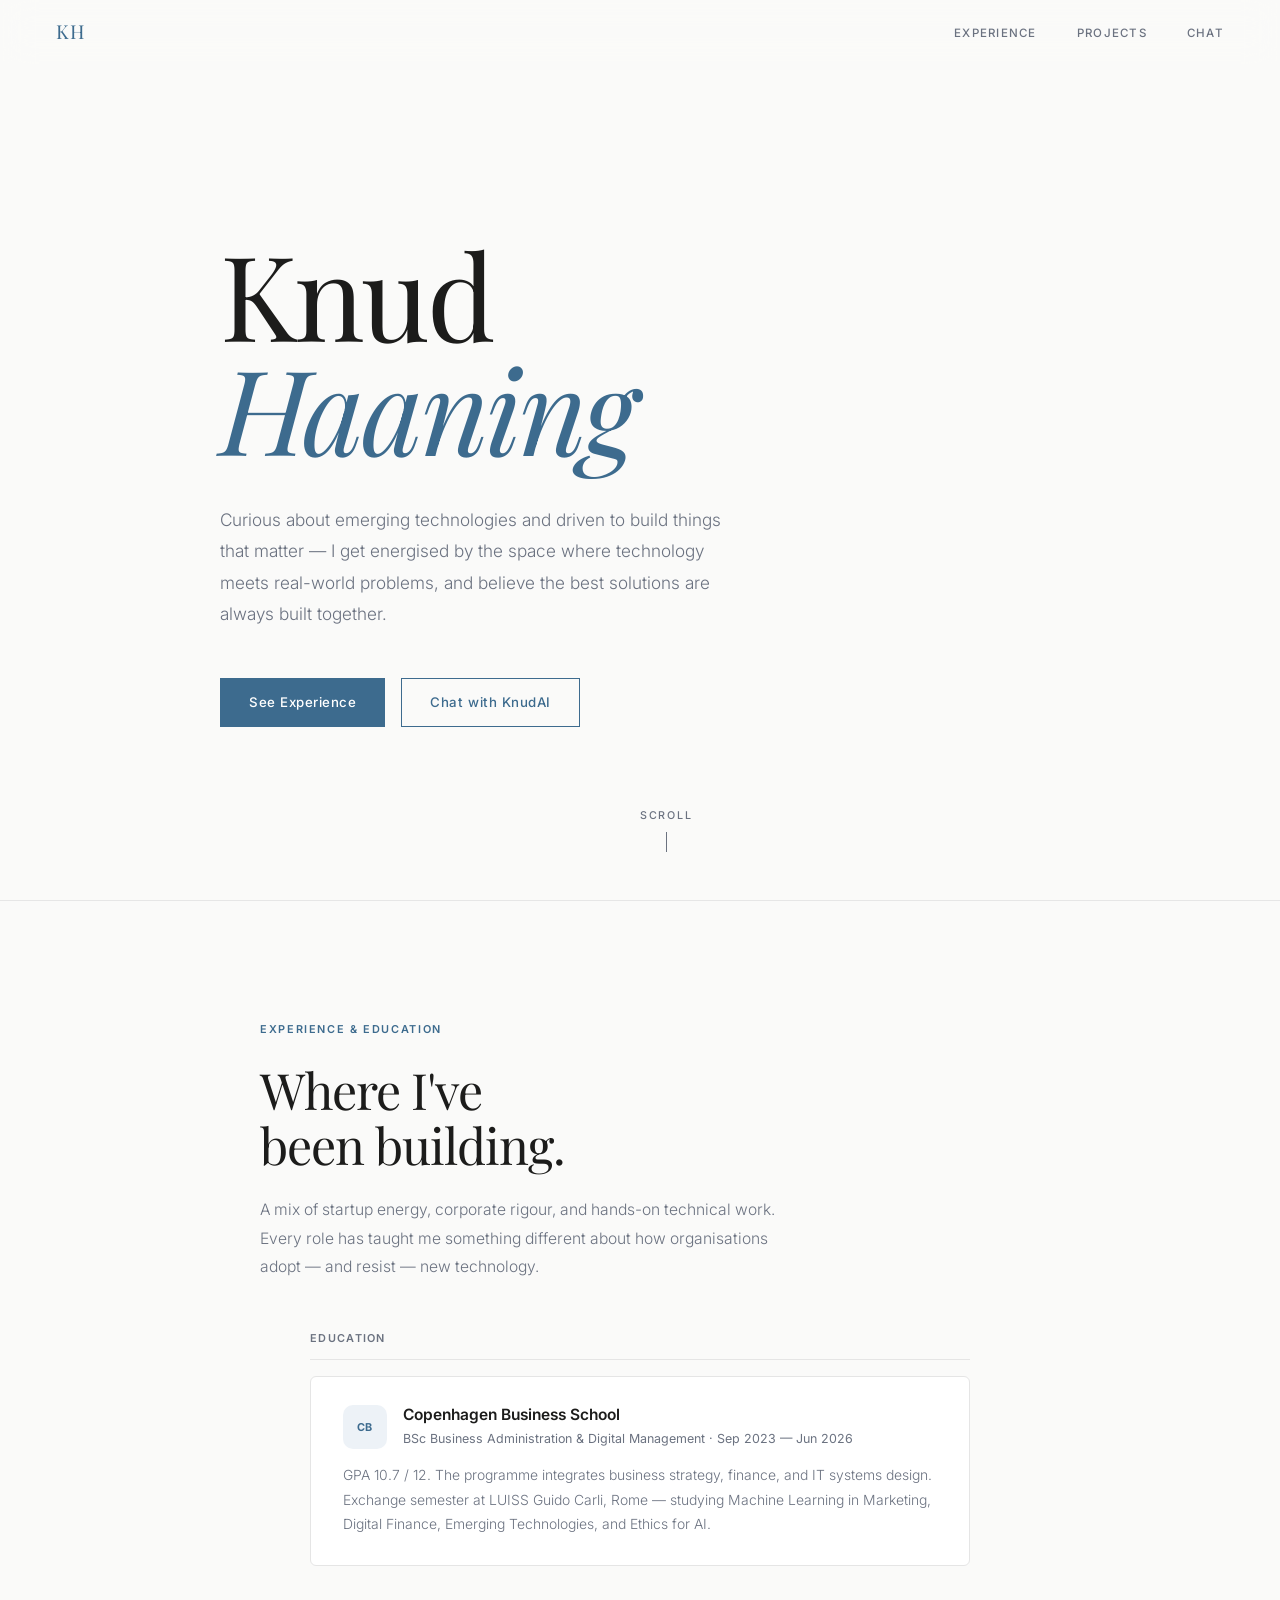
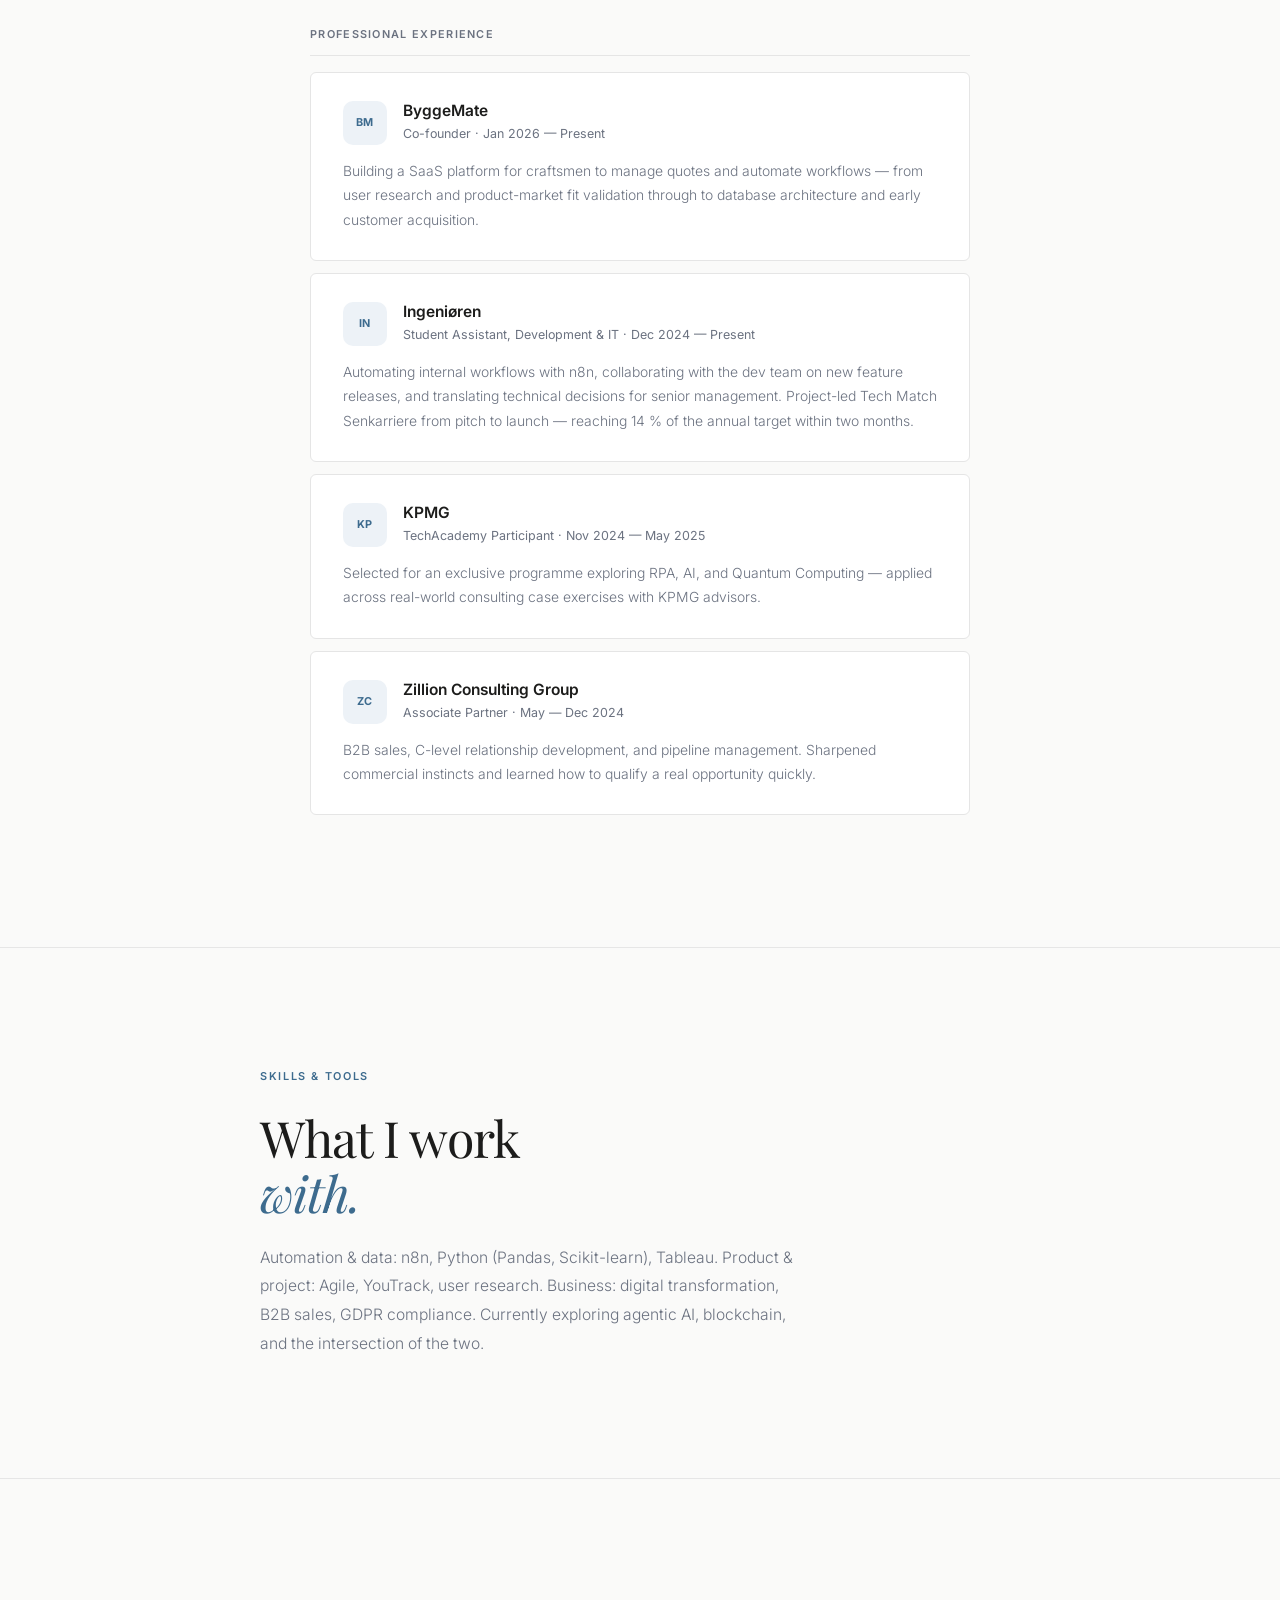
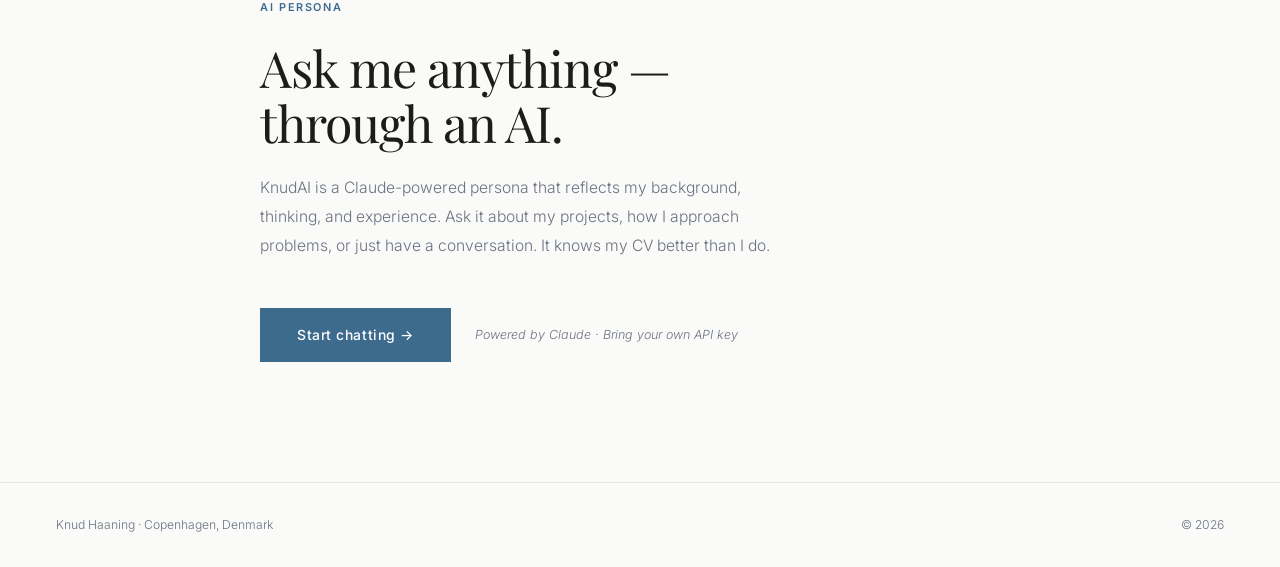
==== index.html @ f1fd622c "Initial commit" ====
<!DOCTYPE html>
<html lang="en">
<head>
  <meta charset="UTF-8" />
  <meta name="viewport" content="width=device-width, initial-scale=1.0" />
  <title>Knud Haaning</title>
  <link rel="preconnect" href="https://fonts.googleapis.com" />
  <link rel="preconnect" href="https://fonts.gstatic.com" crossorigin />
  <link href="https://fonts.googleapis.com/css2?family=Playfair+Display:ital,wght@0,300;0,400;1,300;1,400&family=Inter:wght@300;400;500;600&display=swap" rel="stylesheet" />

  <style>
    /* ─────────────────────────────────────────
       Reset & base
    ───────────────────────────────────────── */
    *, *::before, *::after { box-sizing: border-box; margin: 0; padding: 0; }

    :root {
      --accent:      #3d6b8e;
      --accent-dark: #2e5472;
      --bg:          #fafaf9;
      --text:        #1c1c1b;
      --muted:       #6b7280;
      --border:      rgba(0, 0, 0, 0.08);
      --nav-h:       64px;
    }

    html { scroll-behavior: smooth; }

    body {
      font-family: 'Inter', system-ui, -apple-system, sans-serif;
      background: var(--bg);
      color: var(--text);
      line-height: 1.6;
      -webkit-font-smoothing: antialiased;
      -moz-osx-font-smoothing: grayscale;
    }

    /* ─────────────────────────────────────────
       Navigation
    ───────────────────────────────────────── */
    nav {
      position: fixed;
      inset: 0 0 auto 0;
      z-index: 50;
      height: var(--nav-h);
      display: flex;
      align-items: center;
      justify-content: space-between;
      padding: 0 56px;
      background: rgba(250, 250, 249, 0.82);
      backdrop-filter: blur(16px);
      -webkit-backdrop-filter: blur(16px);
      border-bottom: 1px solid transparent;
      transition: border-color 0.35s ease;
    }
    nav.scrolled { border-color: var(--border); }

    .nav-brand {
      font-family: 'Playfair Display', Georgia, serif;
      font-size: 1.2rem;
      font-weight: 400;
      color: var(--accent);
      text-decoration: none;
      letter-spacing: 0.04em;
    }

    .nav-links {
      display: flex;
      gap: 40px;
      list-style: none;
    }
    .nav-links a {
      font-size: 0.72rem;
      font-weight: 500;
      letter-spacing: 0.11em;
      text-transform: uppercase;
      color: var(--muted);
      text-decoration: none;
      transition: color 0.2s ease;
    }
    .nav-links a:hover { color: var(--accent); }

    /* ─────────────────────────────────────────
       Hero — full-height, centered
    ───────────────────────────────────────── */
    .hero {
      min-height: 100vh;
      min-height: 100dvh;
      display: flex;
      flex-direction: column;
      align-items: center;
      justify-content: center;
      padding: var(--nav-h) 56px 0;
      position: relative;
    }

    .hero-inner {
      max-width: 840px;
      width: 100%;
    }

    .hero-name {
      font-family: 'Playfair Display', Georgia, serif;
      font-size: clamp(64px, 9.5vw, 118px);
      font-weight: 300;
      line-height: 0.96;
      letter-spacing: -0.025em;
      color: var(--text);
      margin-bottom: 40px;
    }
    /* "Haaning" — italic + accent */
    .hero-name em {
      font-style: italic;
      color: var(--accent);
      display: block;
    }

    .hero-desc {
      font-size: clamp(0.95rem, 1.5vw, 1.08rem);
      font-weight: 300;
      color: var(--muted);
      line-height: 1.82;
      max-width: 530px;
      margin: 0 0 48px;
    }

    .hero-actions {
      display: flex;
      gap: 16px;
      flex-wrap: wrap;
    }

    /* Scroll hint — bottom-center of hero */
    .scroll-hint {
      position: absolute;
      bottom: 48px;
      left: 50%;
      transform: translateX(-50%);
      display: flex;
      flex-direction: column;
      align-items: center;
      gap: 8px;
      font-size: 0.67rem;
      font-weight: 500;
      letter-spacing: 0.16em;
      text-transform: uppercase;
      color: var(--muted);
      opacity: 0.45;
      pointer-events: none;
      user-select: none;
      white-space: nowrap;
    }
    /* Vertical tick below the word */
    .scroll-hint::after {
      content: '';
      display: block;
      width: 1px;
      height: 20px;
      background: currentColor;
    }

    /* ─────────────────────────────────────────
       Buttons
    ───────────────────────────────────────── */
    .btn {
      display: inline-flex;
      align-items: center;
      justify-content: center;
      padding: 13px 28px;
      font-family: 'Inter', sans-serif;
      font-size: 0.83rem;
      font-weight: 500;
      letter-spacing: 0.04em;
      text-decoration: none;
      border: 1.5px solid transparent;
      border-radius: 0; /* intentionally square — editorial feel */
      cursor: pointer;
      transition:
        background 0.22s ease,
        color      0.22s ease,
        border-color 0.22s ease,
        transform  0.15s ease;
    }
    .btn:hover  { transform: translateY(-1px); }
    .btn:active { transform: translateY(0); }

    .btn-filled {
      background:   var(--accent);
      color:        #fff;
      border-color: var(--accent);
    }
    .btn-filled:hover {
      background:   var(--accent-dark);
      border-color: var(--accent-dark);
    }

    .btn-outline {
      background:   transparent;
      color:        var(--accent);
      border-color: var(--accent);
    }
    .btn-outline:hover {
      background: var(--accent);
      color:      #fff;
    }

    /* ─────────────────────────────────────────
       Sections — shared layout
    ───────────────────────────────────────── */
    .section {
      padding: 120px 56px;
      border-top: 1px solid var(--border);
    }
    .section-inner {
      max-width: 760px;
      margin: 0 auto;
    }

    .section-label {
      display: block;
      font-size: 0.68rem;
      font-weight: 600;
      letter-spacing: 0.15em;
      text-transform: uppercase;
      color: var(--accent);
      margin-bottom: 24px;
    }

    .section-heading {
      font-family: 'Playfair Display', Georgia, serif;
      font-size: clamp(28px, 4vw, 50px);
      font-weight: 300;
      letter-spacing: -0.02em;
      line-height: 1.1;
      color: var(--text);
      margin-bottom: 24px;
    }

    .section-text {
      font-size: 0.98rem;
      font-weight: 300;
      color: var(--muted);
      line-height: 1.82;
      max-width: 540px;
    }

    /* ─────────────────────────────────────────
       Experience list
    ───────────────────────────────────────── */
    .exp-list {
      margin-top: 48px;
      margin-left: auto;
      margin-right: auto;
      max-width: 660px;
      display: flex;
      flex-direction: column;
    }

    .subsection-heading {
      font-size: 0.68rem;
      font-weight: 600;
      letter-spacing: 0.12em;
      text-transform: uppercase;
      color: var(--muted);
      padding-bottom: 12px;
      border-bottom: 1px solid #e5e5e5;
      margin-bottom: 16px;
    }
    .exp-item + .subsection-heading { margin-top: 48px; }

    /* Editorial card */
    .exp-item {
      padding: 28px 32px;
      background: #fff;
      border: 1px solid #e5e5e5;
      border-radius: 6px;
      margin-bottom: 12px;
      /* scroll-in: starts invisible, slides up */
      opacity: 0;
      transform: translateY(24px);
      transition:
        opacity    0.65s cubic-bezier(0.22, 1, 0.36, 1),
        transform  0.65s cubic-bezier(0.22, 1, 0.36, 1),
        box-shadow 0.65s cubic-bezier(0.22, 1, 0.36, 1);
    }
    .exp-item.in { opacity: 1; transform: translateY(0); }
    .exp-item.settled {
      transition: transform 0.25s ease, box-shadow 0.25s ease;
    }
    .exp-item.settled:hover {
      transform: translateY(-4px);
      box-shadow: 0 8px 24px rgba(0, 0, 0, 0.09);
    }

    /* Card header: logo + text */
    .exp-card-header {
      display: flex;
      align-items: flex-start;
      gap: 16px;
      margin-bottom: 14px;
    }

    .exp-logo {
      flex-shrink: 0;
      width: 44px;
      height: 44px;
      border-radius: 10px;
      background: #edf2f7;
      display: flex;
      align-items: center;
      justify-content: center;
      font-size: 0.68rem;
      font-weight: 700;
      letter-spacing: 0.04em;
      color: var(--accent);
    }

    .exp-company {
      font-size: 0.97rem;
      font-weight: 600;
      color: var(--text);
      line-height: 1.3;
      margin-bottom: 4px;
    }

    .exp-meta {
      font-size: 0.78rem;
      color: var(--muted);
      font-weight: 400;
      line-height: 1.5;
    }

    .exp-desc {
      font-size: 0.87rem;
      color: var(--muted);
      line-height: 1.75;
      font-weight: 300;
    }

    /* ─────────────────────────────────────────
       Chat section CTA
    ───────────────────────────────────────── */
    .chat-cta {
      margin-top: 48px;
      display: flex;
      align-items: center;
      gap: 24px;
      flex-wrap: wrap;
    }
    .chat-cta .btn {
      padding: 15px 36px;
      font-size: 0.87rem;
    }
    .chat-note {
      font-size: 0.78rem;
      color: var(--muted);
      font-weight: 300;
      font-style: italic;
    }

    /* ─────────────────────────────────────────
       Footer
    ───────────────────────────────────────── */
    footer {
      border-top: 1px solid var(--border);
      padding: 32px 56px;
      display: flex;
      justify-content: space-between;
      align-items: center;
    }
    footer p {
      font-size: 0.76rem;
      color: var(--muted);
      font-weight: 300;
    }

    /* ─────────────────────────────────────────
       Animations — fade + rise
    ───────────────────────────────────────── */
    .fade-up {
      opacity: 0;
      transform: translateY(22px);
      transition:
        opacity   0.8s cubic-bezier(0.22, 1, 0.36, 1),
        transform 0.8s cubic-bezier(0.22, 1, 0.36, 1);
    }
    .fade-up.in {
      opacity:   1;
      transform: translateY(0);
    }
    /* Stagger delays for hero */
    .d1 { transition-delay: 0.06s; }
    .d2 { transition-delay: 0.22s; }
    .d3 { transition-delay: 0.40s; }
    .d4 { transition-delay: 0.58s; }
    .d5 { transition-delay: 0.74s; }

    /* ─────────────────────────────────────────
       Responsive
    ───────────────────────────────────────── */
    @media (max-width: 768px) {
      nav              { padding: 0 24px; }
      .nav-links       { gap: 24px; }
      .hero            { padding: var(--nav-h) 24px 0; }
      .scroll-hint     { bottom: 32px; }
      .section         { padding: 80px 24px; }
      footer           { padding: 32px 24px; flex-direction: column; gap: 8px; text-align: center; }
      .exp-item        { padding: 20px 24px; }
    }

    @media (max-width: 480px) {
      .nav-links       { gap: 16px; }
      .nav-links a     { letter-spacing: 0.07em; font-size: 0.68rem; }
      .hero-actions    { flex-direction: column; align-items: center; }
      .btn             { width: 100%; }
    }

    /* Reduced-motion: skip transforms, keep fade */
    @media (prefers-reduced-motion: reduce) {
      .fade-up { transform: none; transition-duration: 0.4s; }
    }
  </style>
</head>

<body>

  <!-- ── Navigation ── -->
  <nav id="nav">
    <a class="nav-brand" href="#top">KH</a>
    <ul class="nav-links">
      <li><a href="#experience">Experience</a></li>
      <li><a href="#projects">Projects</a></li>
      <li><a href="knudai.html">Chat</a></li>
    </ul>
  </nav>

  <!-- ── Hero ── -->
  <section class="hero" id="top">
    <div class="hero-inner">

      <h1 class="hero-name fade-up d1">
        Knud<em>Haaning</em>
      </h1>

      <p class="hero-desc fade-up d2">
        Curious about emerging technologies and driven to build things that matter —
        I get energised by the space where technology meets real-world problems,
        and believe the best solutions are always built together.
      </p>

      <div class="hero-actions fade-up d3">
        <a href="#experience" class="btn btn-filled">See Experience</a>
        <a href="knudai.html" class="btn btn-outline">Chat with KnudAI</a>
      </div>

    </div>
    <span class="scroll-hint fade-up d5" aria-hidden="true">Scroll</span>
  </section>

  <!-- ── Experience ── -->
  <section class="section" id="experience">
    <div class="section-inner">

      <span class="section-label fade-up">Experience &amp; Education</span>

      <h2 class="section-heading fade-up">
        Where I've<br>been building.
      </h2>

      <p class="section-text fade-up">
        A mix of startup energy, corporate rigour, and hands-on technical work.
        Every role has taught me something different about how organisations
        adopt — and resist — new technology.
      </p>

      <div class="exp-list">

        <h3 class="subsection-heading fade-up">Education</h3>

        <div class="exp-item">
          <div class="exp-card-header">
            <div class="exp-logo">CB</div>
            <div>
              <p class="exp-company">Copenhagen Business School</p>
              <p class="exp-meta">BSc Business Administration &amp; Digital Management &middot; Sep 2023 — Jun 2026</p>
            </div>
          </div>
          <p class="exp-desc">GPA 10.7 / 12. The programme integrates business strategy, finance, and IT systems design. Exchange semester at LUISS Guido Carli, Rome — studying Machine Learning in Marketing, Digital Finance, Emerging Technologies, and Ethics for AI.</p>
        </div>

        <h3 class="subsection-heading fade-up">Professional Experience</h3>

        <div class="exp-item">
          <div class="exp-card-header">
            <div class="exp-logo">BM</div>
            <div>
              <p class="exp-company">ByggeMate</p>
              <p class="exp-meta">Co-founder &middot; Jan 2026 — Present</p>
            </div>
          </div>
          <p class="exp-desc">Building a SaaS platform for craftsmen to manage quotes and automate workflows — from user research and product-market fit validation through to database architecture and early customer acquisition.</p>
        </div>

        <div class="exp-item">
          <div class="exp-card-header">
            <div class="exp-logo">IN</div>
            <div>
              <p class="exp-company">Ingeniøren</p>
              <p class="exp-meta">Student Assistant, Development &amp; IT &middot; Dec 2024 — Present</p>
            </div>
          </div>
          <p class="exp-desc">Automating internal workflows with n8n, collaborating with the dev team on new feature releases, and translating technical decisions for senior management. Project-led Tech Match Senkarriere from pitch to launch — reaching 14 % of the annual target within two months.</p>
        </div>

        <div class="exp-item">
          <div class="exp-card-header">
            <div class="exp-logo">KP</div>
            <div>
              <p class="exp-company">KPMG</p>
              <p class="exp-meta">TechAcademy Participant &middot; Nov 2024 — May 2025</p>
            </div>
          </div>
          <p class="exp-desc">Selected for an exclusive programme exploring RPA, AI, and Quantum Computing — applied across real-world consulting case exercises with KPMG advisors.</p>
        </div>

        <div class="exp-item">
          <div class="exp-card-header">
            <div class="exp-logo">ZC</div>
            <div>
              <p class="exp-company">Zillion Consulting Group</p>
              <p class="exp-meta">Associate Partner &middot; May — Dec 2024</p>
            </div>
          </div>
          <p class="exp-desc">B2B sales, C-level relationship development, and pipeline management. Sharpened commercial instincts and learned how to qualify a real opportunity quickly.</p>
        </div>

      </div>
    </div>
  </section>

  <!-- ── Skills ── -->
  <section class="section" id="projects">
    <div class="section-inner">

      <span class="section-label fade-up">Skills &amp; Tools</span>

      <h2 class="section-heading fade-up">
        What I work<br>
        <em style="font-family:'Playfair Display',serif; font-style:italic; color:var(--accent); font-weight:300;">
          with.
        </em>
      </h2>

      <p class="section-text fade-up">
        Automation &amp; data: n8n, Python (Pandas, Scikit-learn), Tableau.
        Product &amp; project: Agile, YouTrack, user research.
        Business: digital transformation, B2B sales, GDPR compliance.
        Currently exploring agentic AI, blockchain, and the intersection of the two.
      </p>

    </div>
  </section>

  <!-- ── Chat ── -->
  <section class="section" id="chat">
    <div class="section-inner">

      <span class="section-label fade-up">AI Persona</span>

      <h2 class="section-heading fade-up">
        Ask me anything —<br>through an AI.
      </h2>

      <p class="section-text fade-up">
        KnudAI is a Claude-powered persona that reflects my background, thinking, and
        experience. Ask it about my projects, how I approach problems, or just have
        a conversation. It knows my CV better than I do.
      </p>

      <div class="chat-cta fade-up">
        <a href="knudai.html" class="btn btn-filled">Start chatting →</a>
        <span class="chat-note">Powered by Claude · Bring your own API key</span>
      </div>

    </div>
  </section>

  <!-- ── Footer ── -->
  <footer>
    <p>Knud Haaning · Copenhagen, Denmark</p>
    <p>© 2026</p>
  </footer>

  <script>
    // ── Nav border on scroll ──────────────────────────────────────
    const nav = document.getElementById('nav');
    window.addEventListener('scroll', () => {
      nav.classList.toggle('scrolled', window.scrollY > 8);
    }, { passive: true });

    // ── Fade-in: hero fires immediately on load ───────────────────
    // Double rAF ensures the browser has painted the initial
    // opacity:0 state before we add the 'in' class.
    const heroFades = document.querySelectorAll('.hero .fade-up');
    requestAnimationFrame(() =>
      requestAnimationFrame(() =>
        heroFades.forEach(el => el.classList.add('in'))
      )
    );

    // ── Fade-in: all other .fade-up elements via IntersectionObserver ──────
    const io = new IntersectionObserver((entries) => {
      entries.forEach(entry => {
        if (entry.isIntersecting) {
          entry.target.classList.add('in');
          io.unobserve(entry.target);
        }
      });
    }, { threshold: 0.1, rootMargin: '0px 0px -40px 0px' });

    document.querySelectorAll('.fade-up').forEach(el => {
      if (!el.closest('.hero')) io.observe(el);
    });

    // ── Experience cards: slide-in + settle for hover ──────────────
    // Separate observer so we can add .settled after animation completes.
    const expIo = new IntersectionObserver((entries) => {
      entries.forEach(entry => {
        if (entry.isIntersecting) {
          entry.target.classList.add('in');
          // After the 0.65s slide-in finishes, enable fast hover transitions
          setTimeout(() => entry.target.classList.add('settled'), 700);
          expIo.unobserve(entry.target);
        }
      });
    }, { threshold: 0.08, rootMargin: '0px 0px -32px 0px' });

    document.querySelectorAll('.exp-item').forEach(el => expIo.observe(el));
  </script>

</body>
</html>
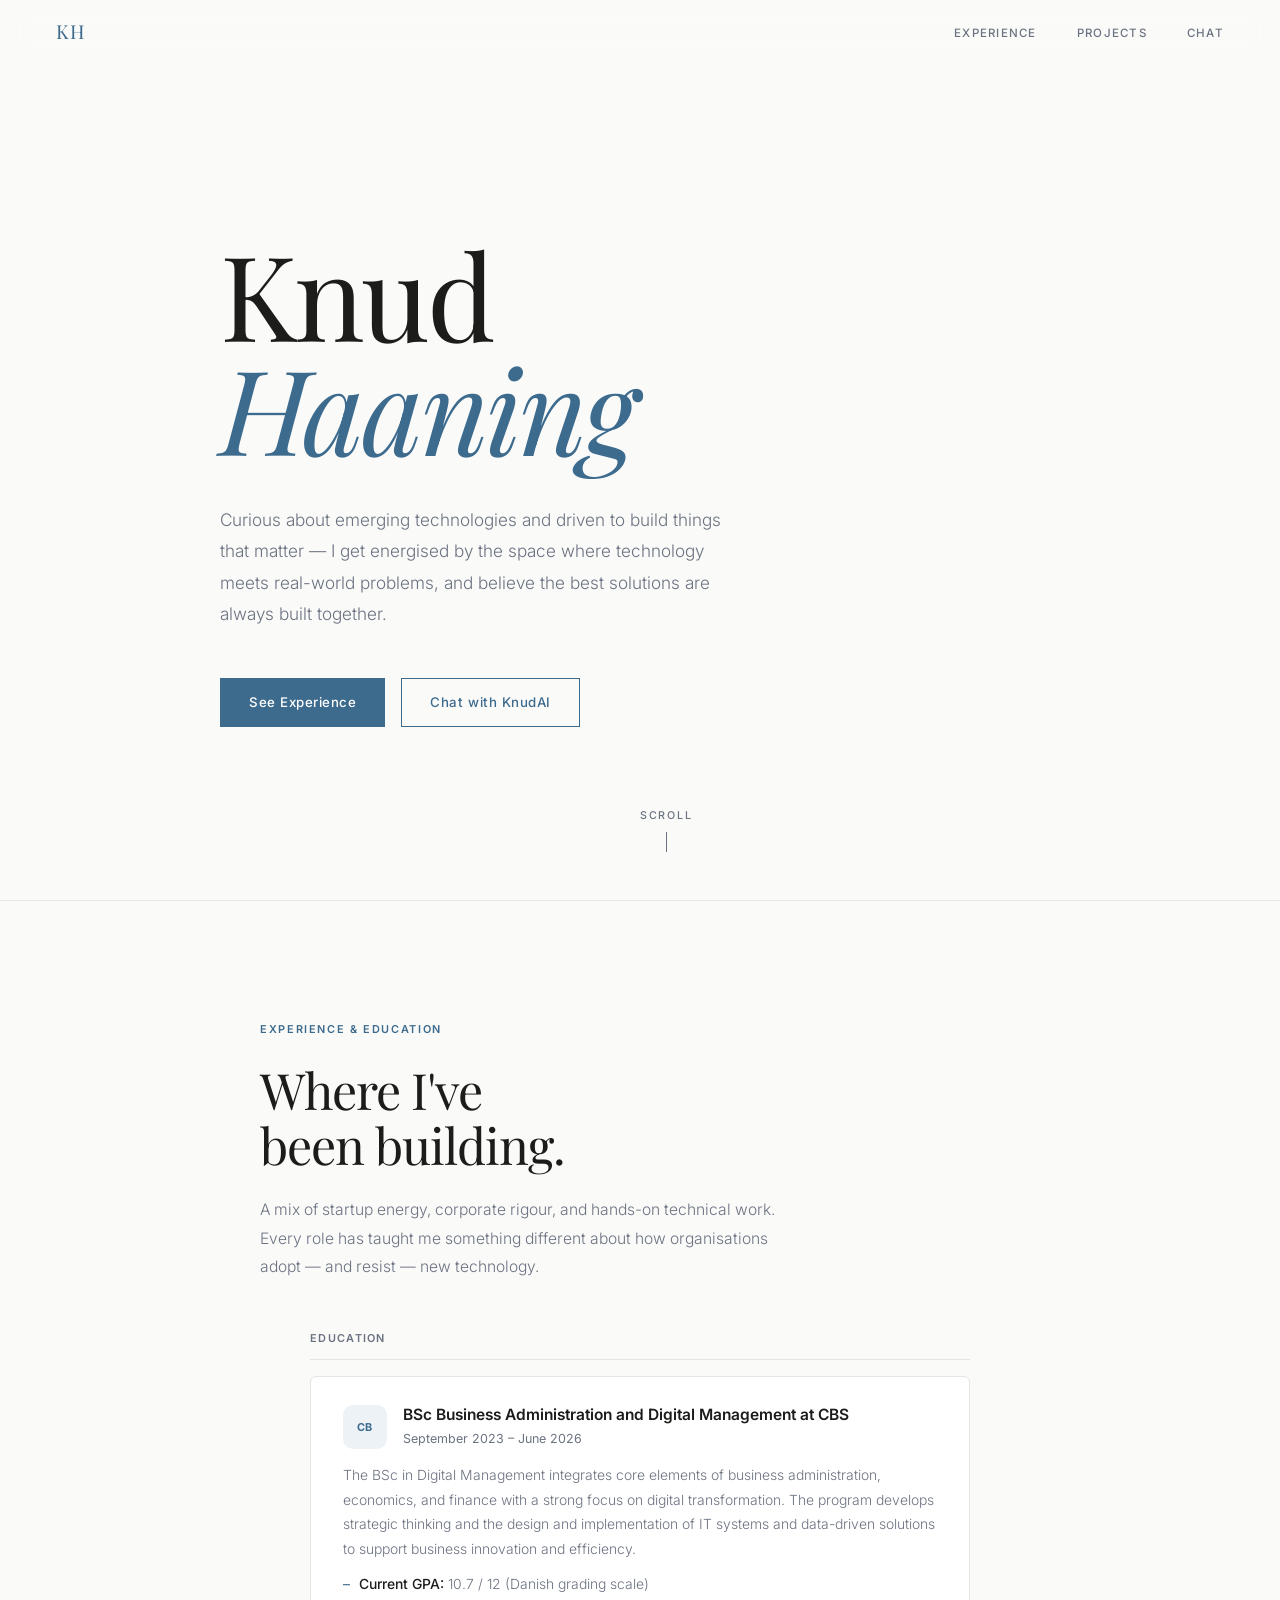
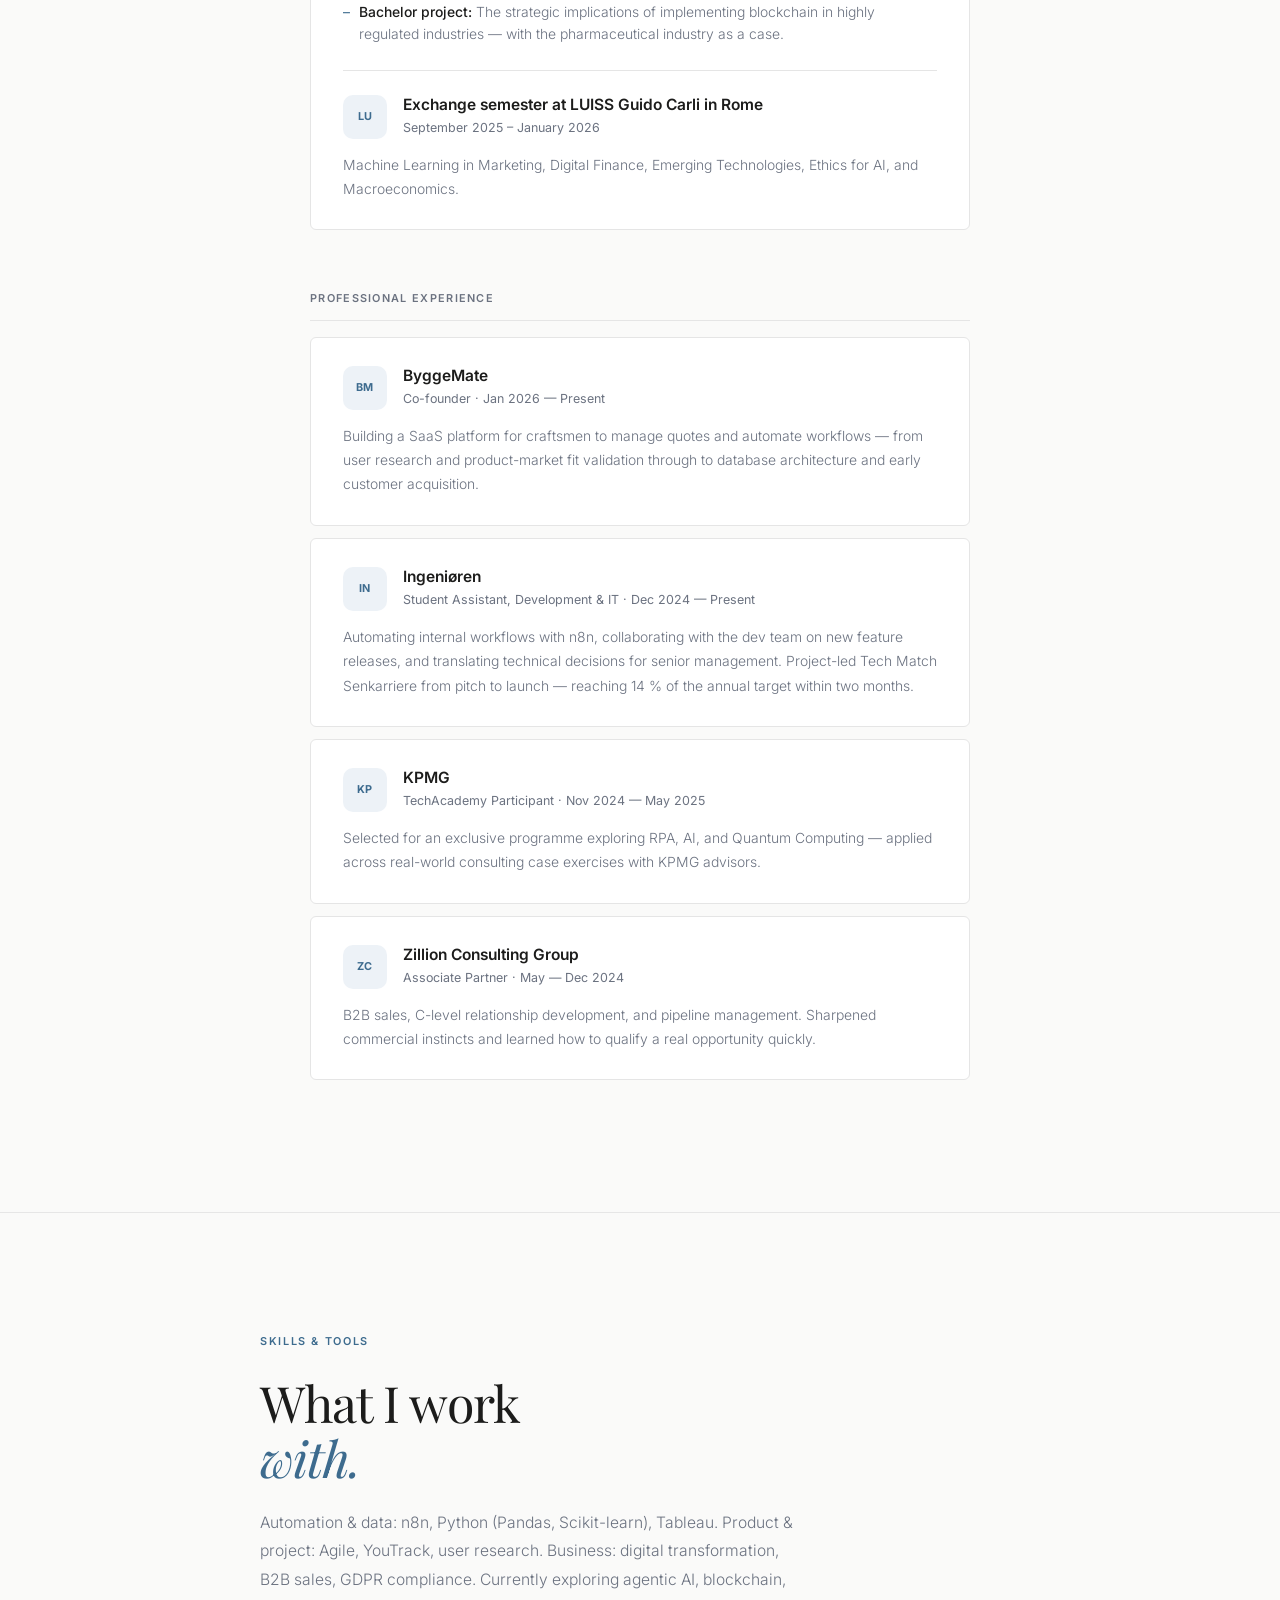
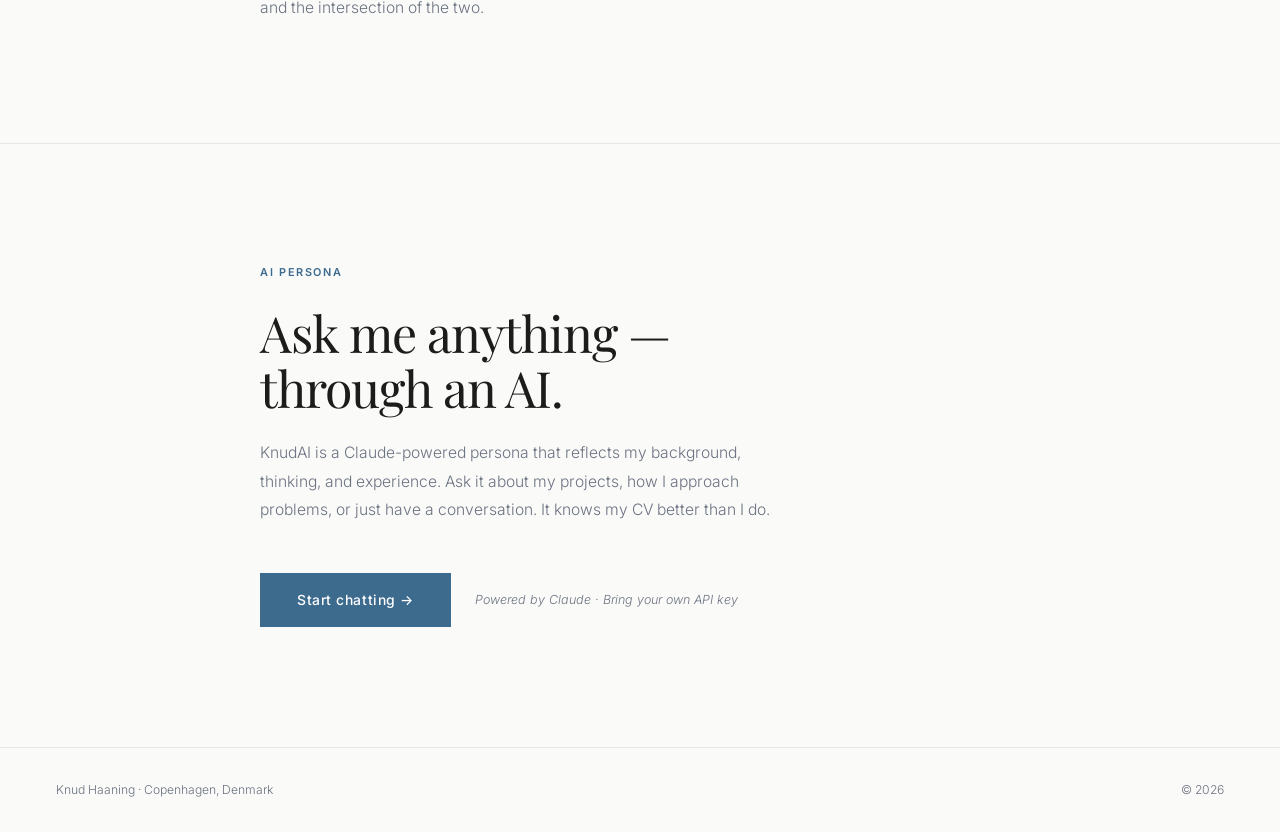
==== commit 60fb9b48: "Redesign index.html and knudai.html with editorial card layout - Center hero block, keep text left-a" ====
--- a/index.html
+++ b/index.html
@@ -337,6 +337,41 @@
       font-weight: 300;
     }
 
+    /* Card divider — separates two entries inside one card */
+    .exp-divider {
+      border: none;
+      border-top: 1px solid #e5e5e5;
+      margin: 24px 0;
+    }
+
+    /* Bullet points inside a card */
+    .exp-bullets {
+      list-style: none;
+      margin-top: 12px;
+      display: flex;
+      flex-direction: column;
+      gap: 6px;
+    }
+    .exp-bullets li {
+      font-size: 0.87rem;
+      color: var(--muted);
+      line-height: 1.6;
+      font-weight: 300;
+      padding-left: 16px;
+      position: relative;
+    }
+    .exp-bullets li::before {
+      content: '–';
+      position: absolute;
+      left: 0;
+      color: var(--accent);
+      font-weight: 400;
+    }
+    .exp-bullets li strong {
+      color: var(--text);
+      font-weight: 500;
+    }
+
     /* ─────────────────────────────────────────
        Chat section CTA
     ───────────────────────────────────────── */
@@ -478,14 +513,33 @@
         <h3 class="subsection-heading fade-up">Education</h3>
 
         <div class="exp-item">
+
+          <!-- CBS -->
           <div class="exp-card-header">
             <div class="exp-logo">CB</div>
             <div>
-              <p class="exp-company">Copenhagen Business School</p>
-              <p class="exp-meta">BSc Business Administration &amp; Digital Management &middot; Sep 2023 — Jun 2026</p>
+              <p class="exp-company">BSc Business Administration and Digital Management at CBS</p>
+              <p class="exp-meta">September 2023 – June 2026</p>
             </div>
           </div>
-          <p class="exp-desc">GPA 10.7 / 12. The programme integrates business strategy, finance, and IT systems design. Exchange semester at LUISS Guido Carli, Rome — studying Machine Learning in Marketing, Digital Finance, Emerging Technologies, and Ethics for AI.</p>
+          <p class="exp-desc">The BSc in Digital Management integrates core elements of business administration, economics, and finance with a strong focus on digital transformation. The program develops strategic thinking and the design and implementation of IT systems and data-driven solutions to support business innovation and efficiency.</p>
+          <ul class="exp-bullets">
+            <li><strong>Current GPA:</strong> 10.7 / 12 (Danish grading scale)</li>
+            <li><strong>Bachelor project:</strong> The strategic implications of implementing blockchain in highly regulated industries — with the pharmaceutical industry as a case.</li>
+          </ul>
+
+          <hr class="exp-divider" />
+
+          <!-- LUISS -->
+          <div class="exp-card-header">
+            <div class="exp-logo">LU</div>
+            <div>
+              <p class="exp-company">Exchange semester at LUISS Guido Carli in Rome</p>
+              <p class="exp-meta">September 2025 – January 2026</p>
+            </div>
+          </div>
+          <p class="exp-desc">Machine Learning in Marketing, Digital Finance, Emerging Technologies, Ethics for AI, and Macroeconomics.</p>
+
         </div>
 
         <h3 class="subsection-heading fade-up">Professional Experience</h3>
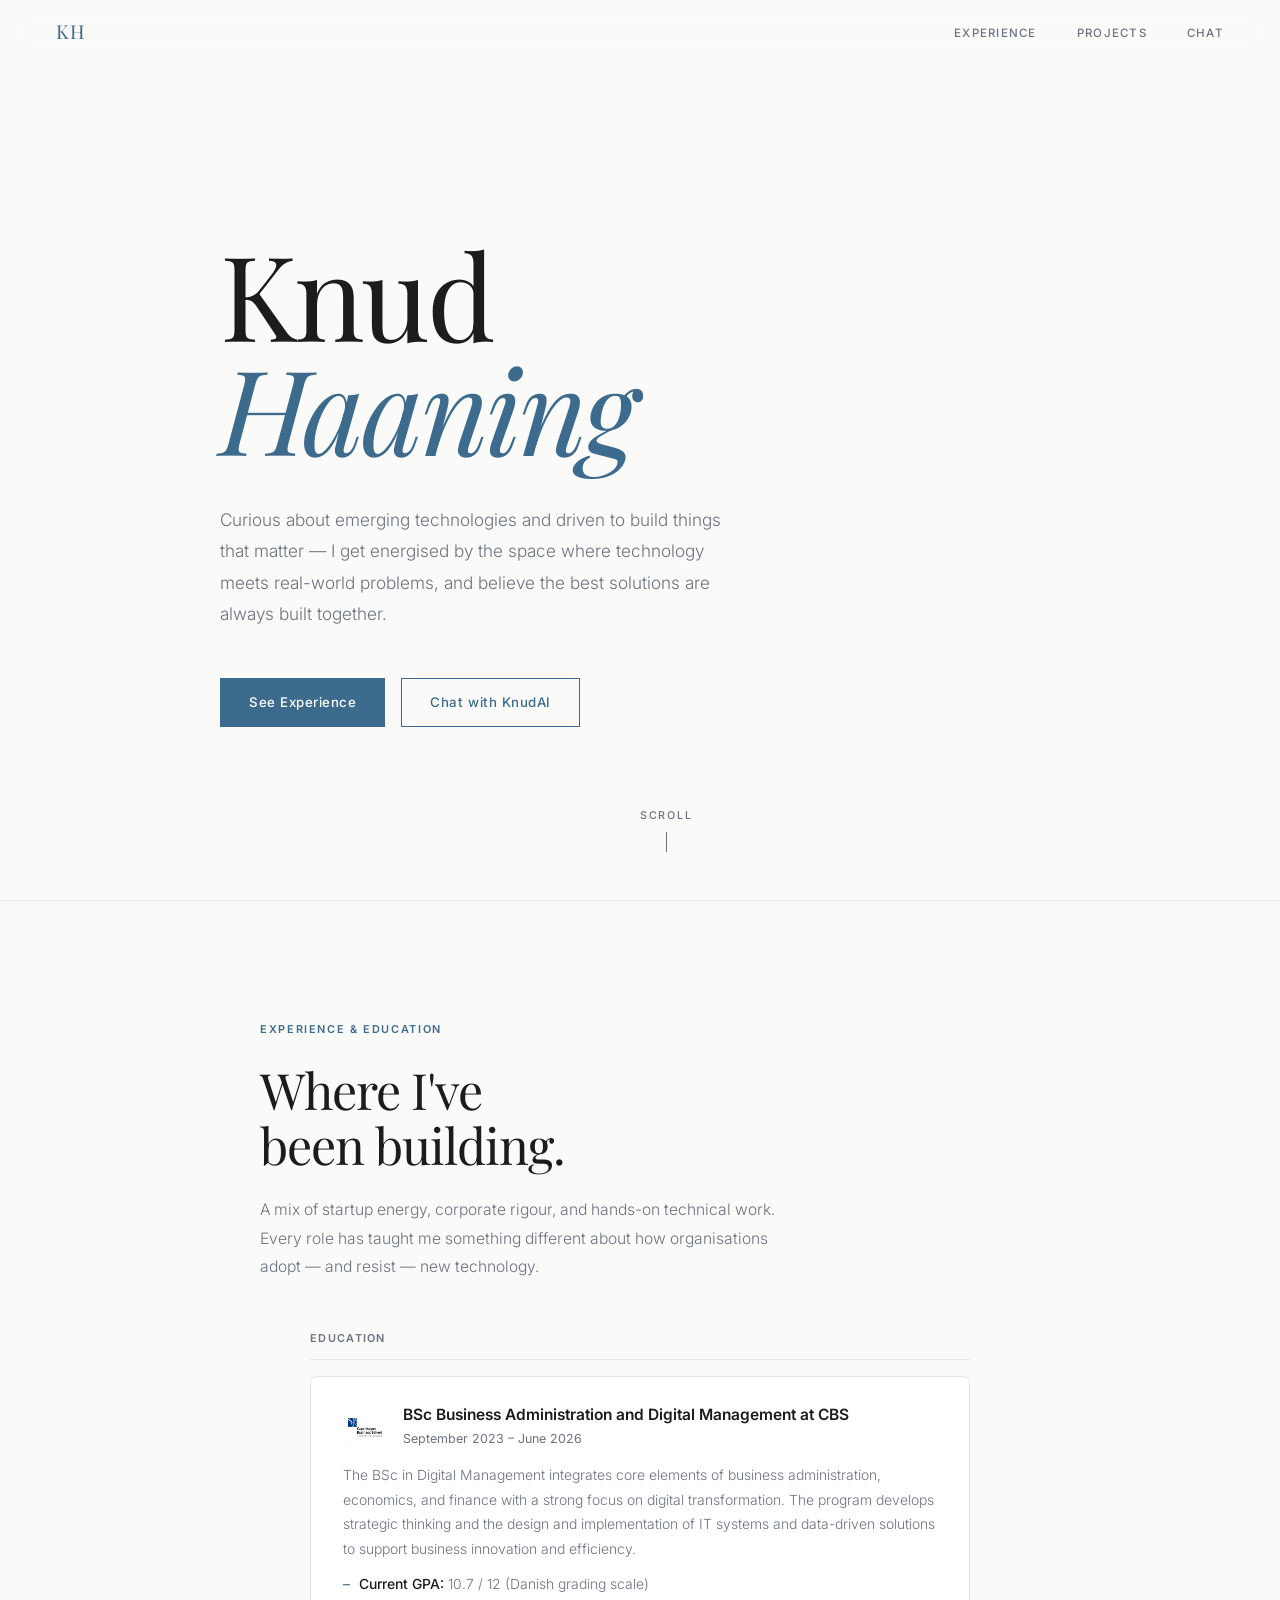
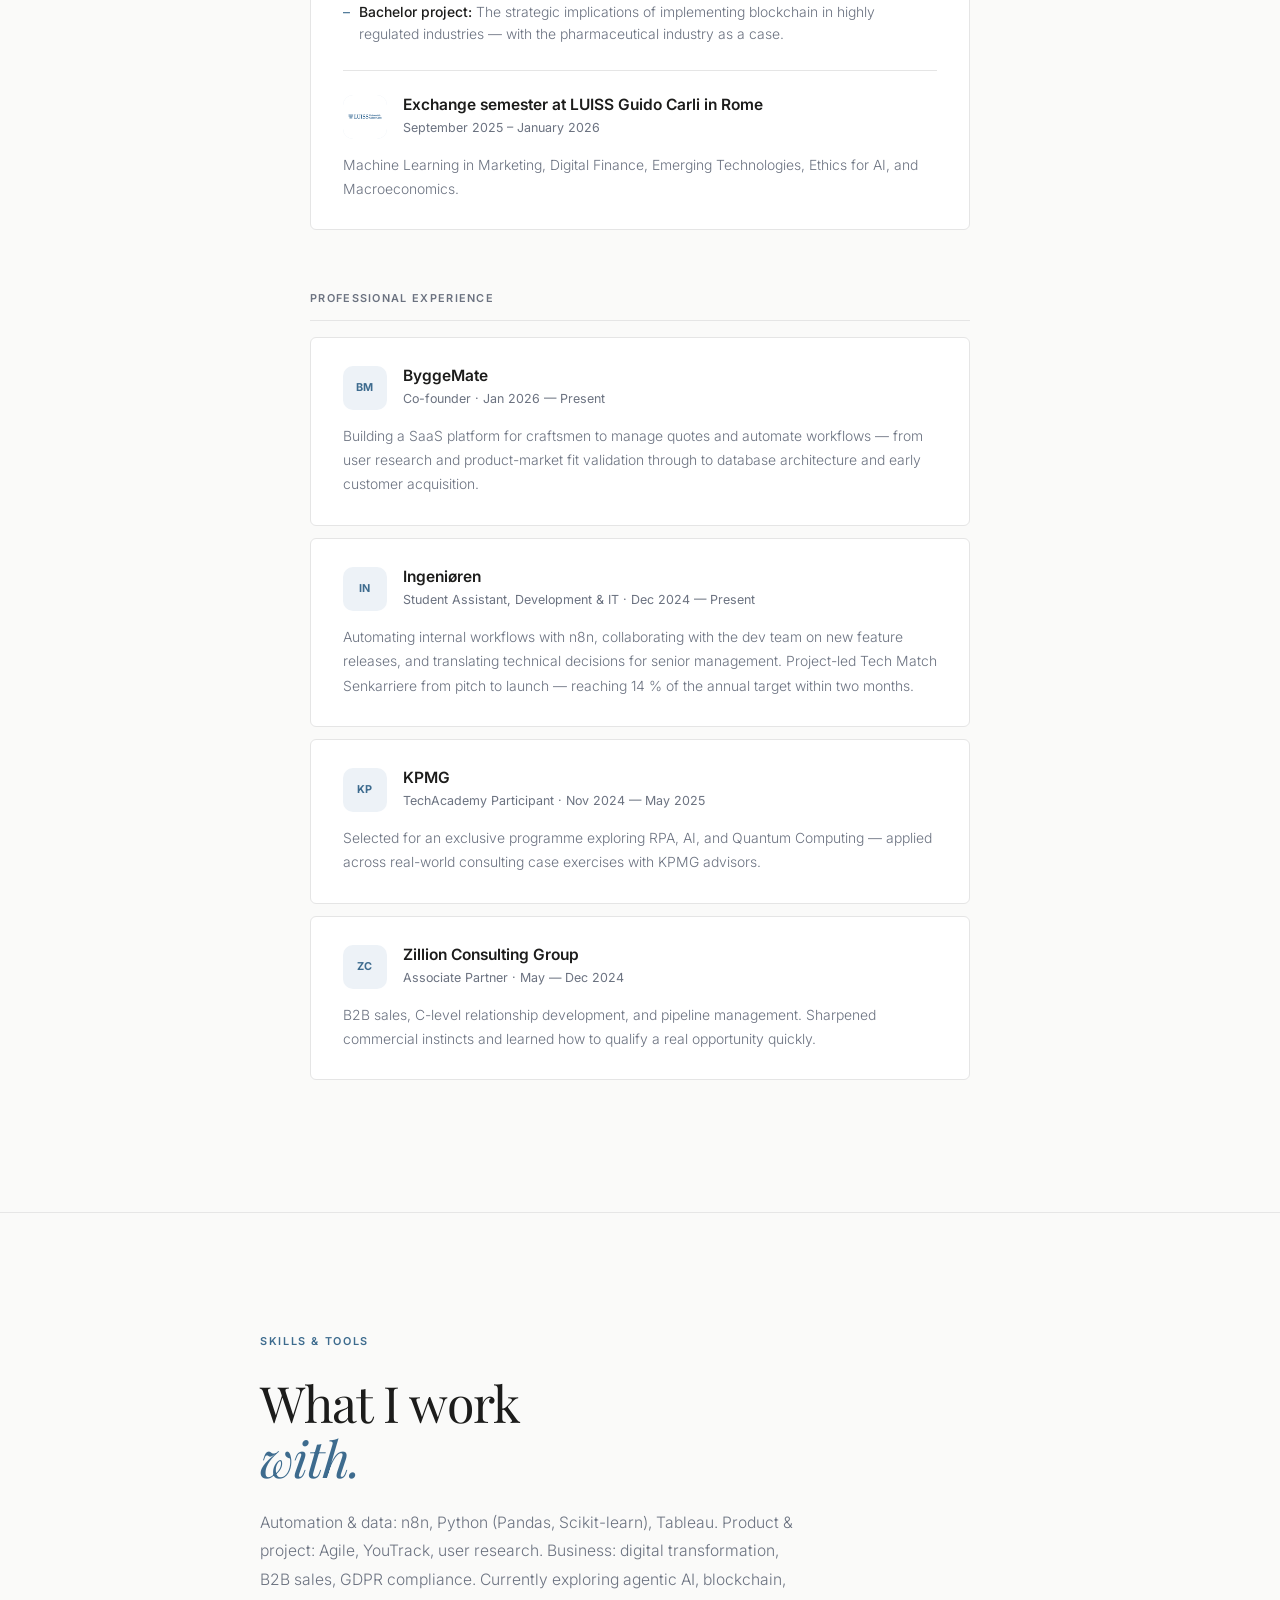
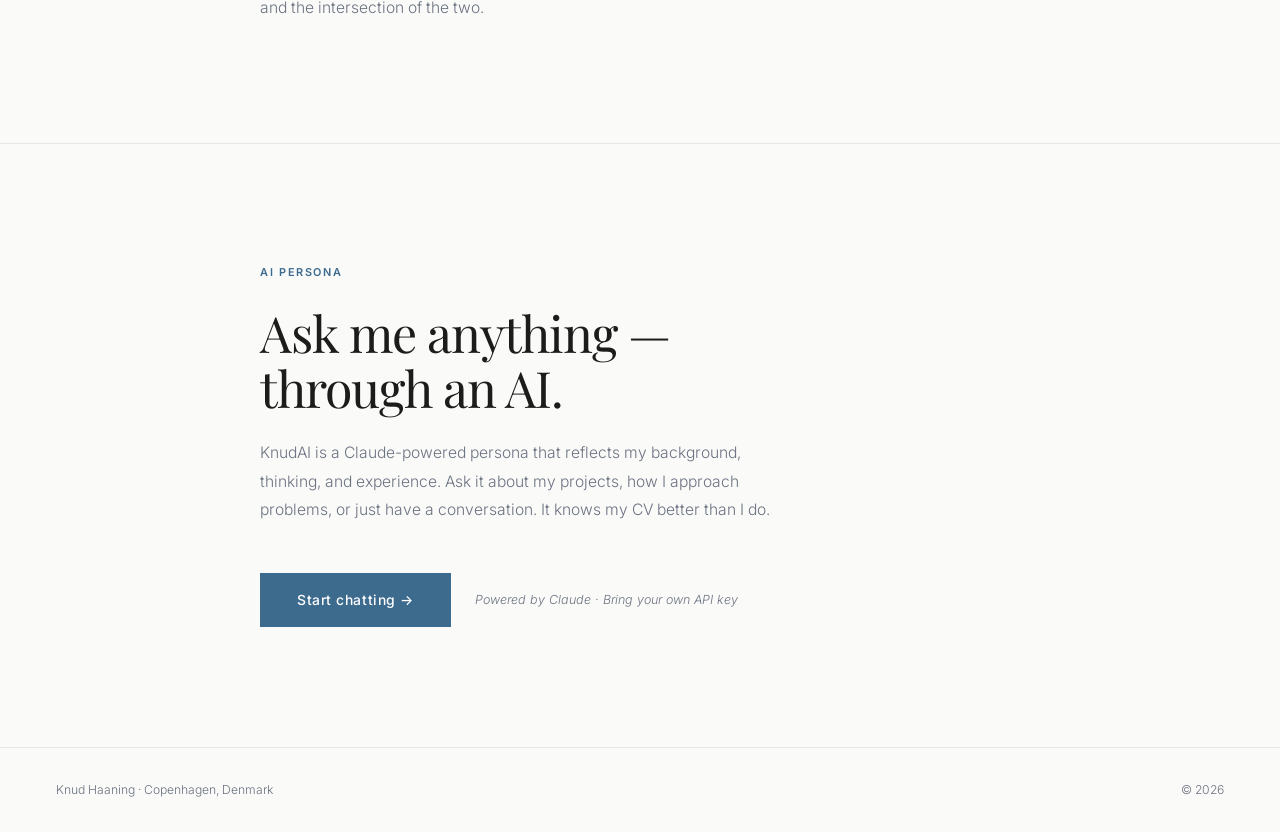
==== commit 3d548983: "Add CBS and LUISS logos to education cards Co-Authored-By: Claude Sonnet 4.6 <noreply@anthropic.com>" ====
--- a/index.html
+++ b/index.html
@@ -313,6 +313,15 @@
       font-weight: 700;
       letter-spacing: 0.04em;
       color: var(--accent);
+      overflow: hidden;
+    }
+    .exp-logo img {
+      width: 100%;
+      height: 100%;
+      object-fit: contain;
+      padding: 5px;
+      border-radius: 10px;
+      background: #fff;
     }
 
     .exp-company {
@@ -516,7 +525,7 @@
 
           <!-- CBS -->
           <div class="exp-card-header">
-            <div class="exp-logo">CB</div>
+            <div class="exp-logo"><img src="Logos/Logo_CopenhagenBusinessSchool.svg.png" alt="CBS" /></div>
             <div>
               <p class="exp-company">BSc Business Administration and Digital Management at CBS</p>
               <p class="exp-meta">September 2023 – June 2026</p>
@@ -532,7 +541,7 @@
 
           <!-- LUISS -->
           <div class="exp-card-header">
-            <div class="exp-logo">LU</div>
+            <div class="exp-logo"><img src="Logos/LUISS-Guido-Carli-Italy-logo.png" alt="LUISS" /></div>
             <div>
               <p class="exp-company">Exchange semester at LUISS Guido Carli in Rome</p>
               <p class="exp-meta">September 2025 – January 2026</p>
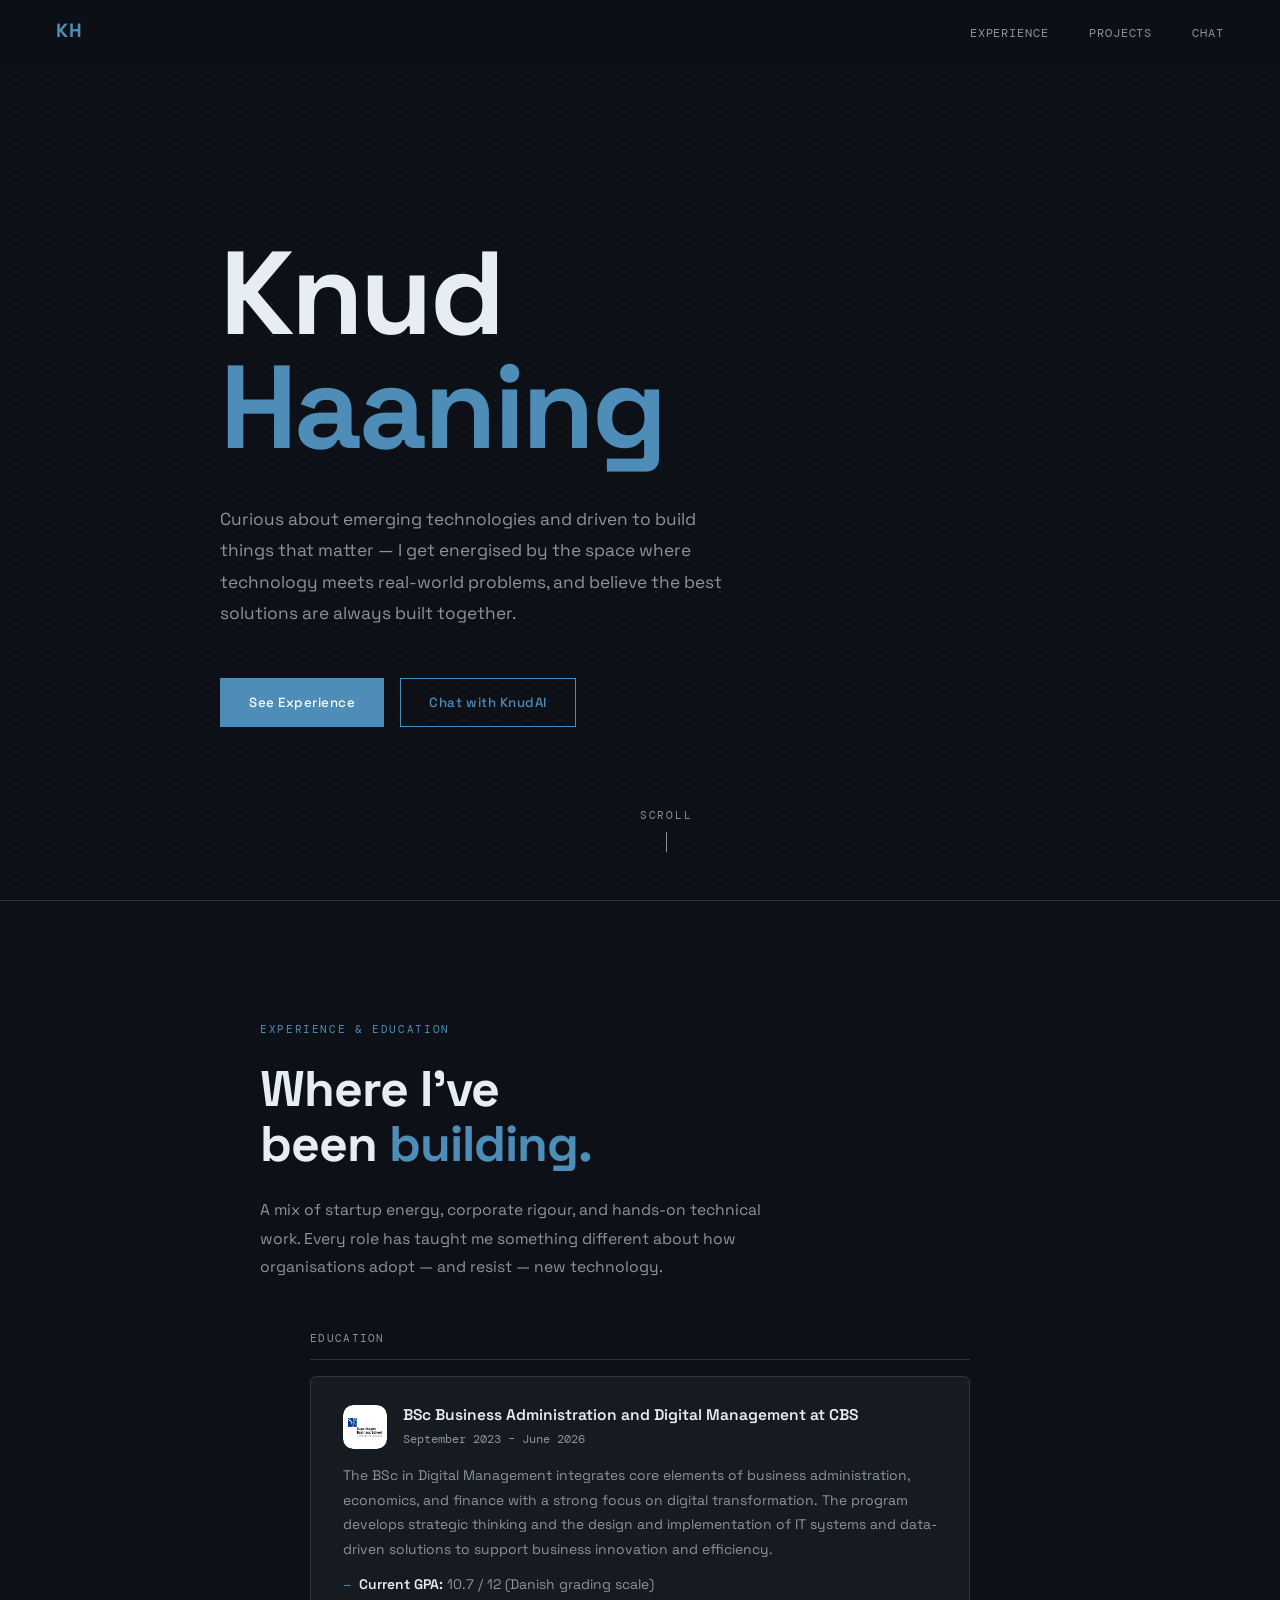
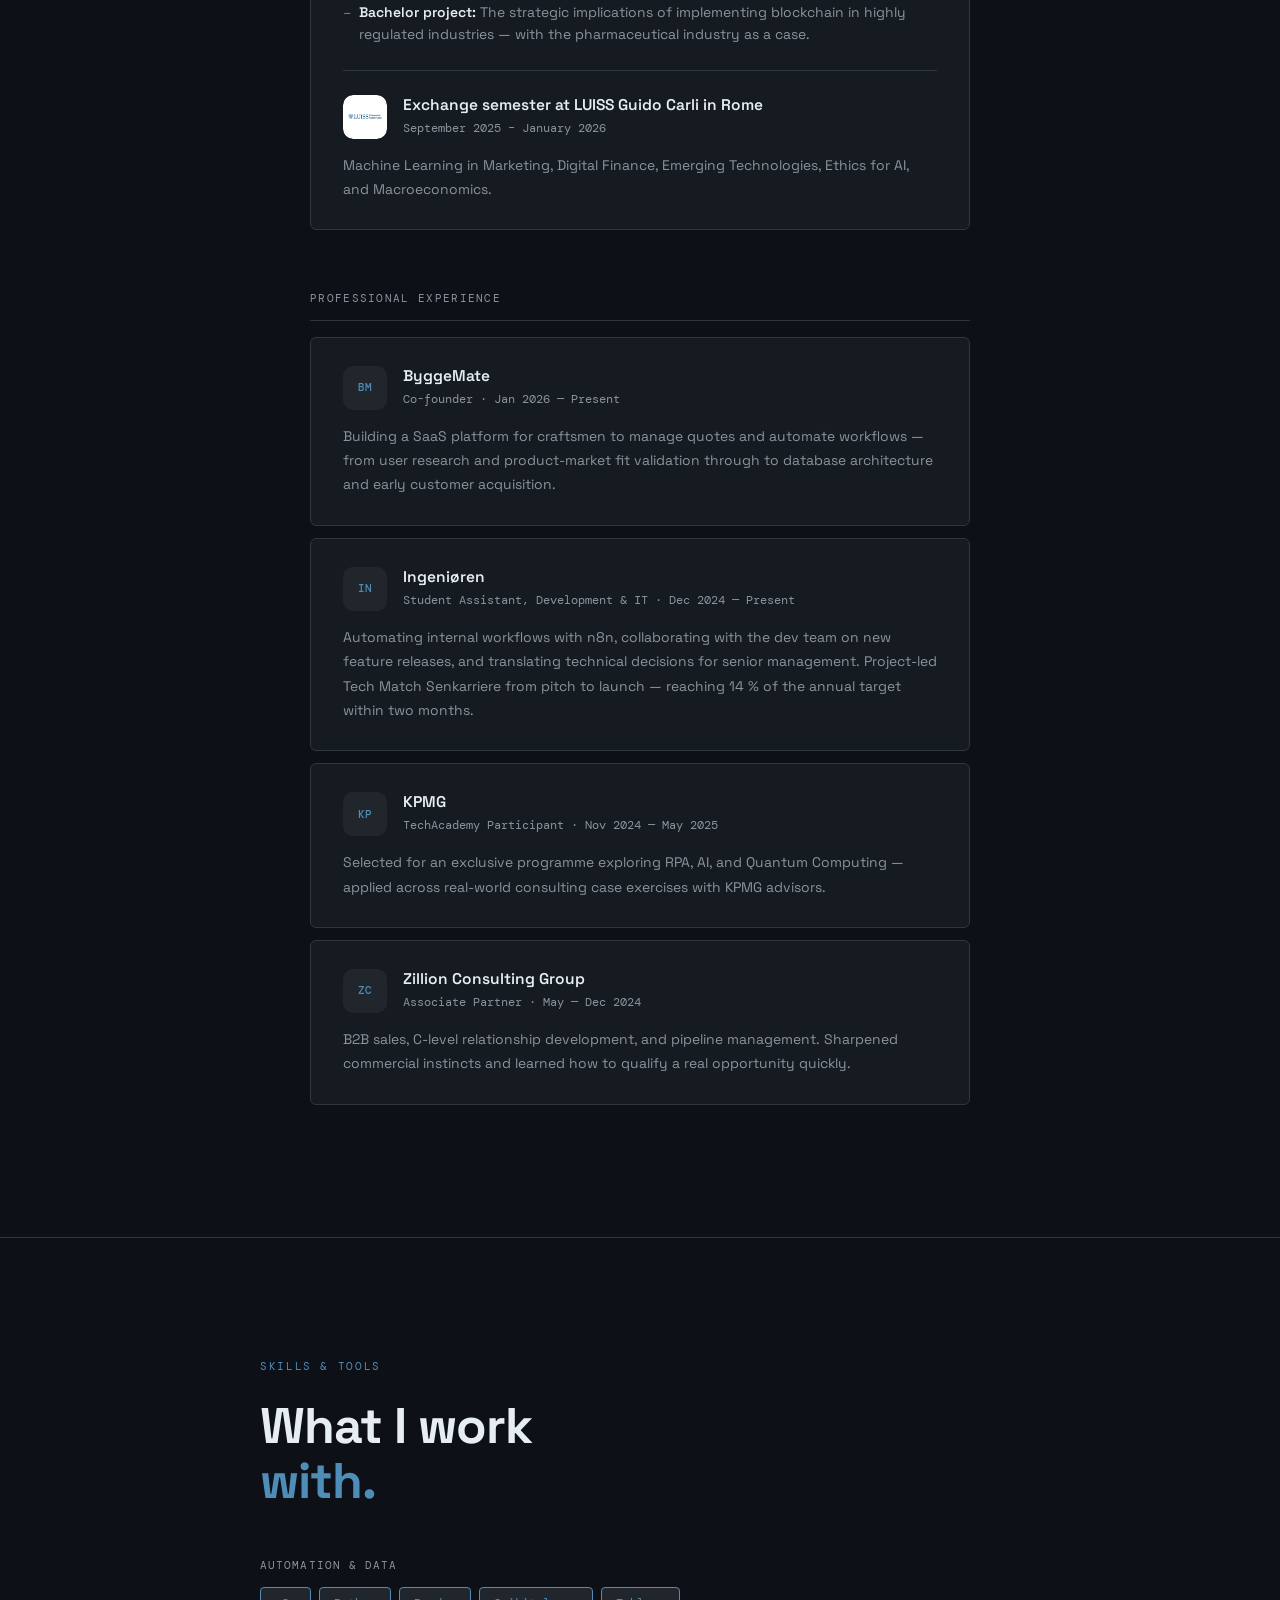
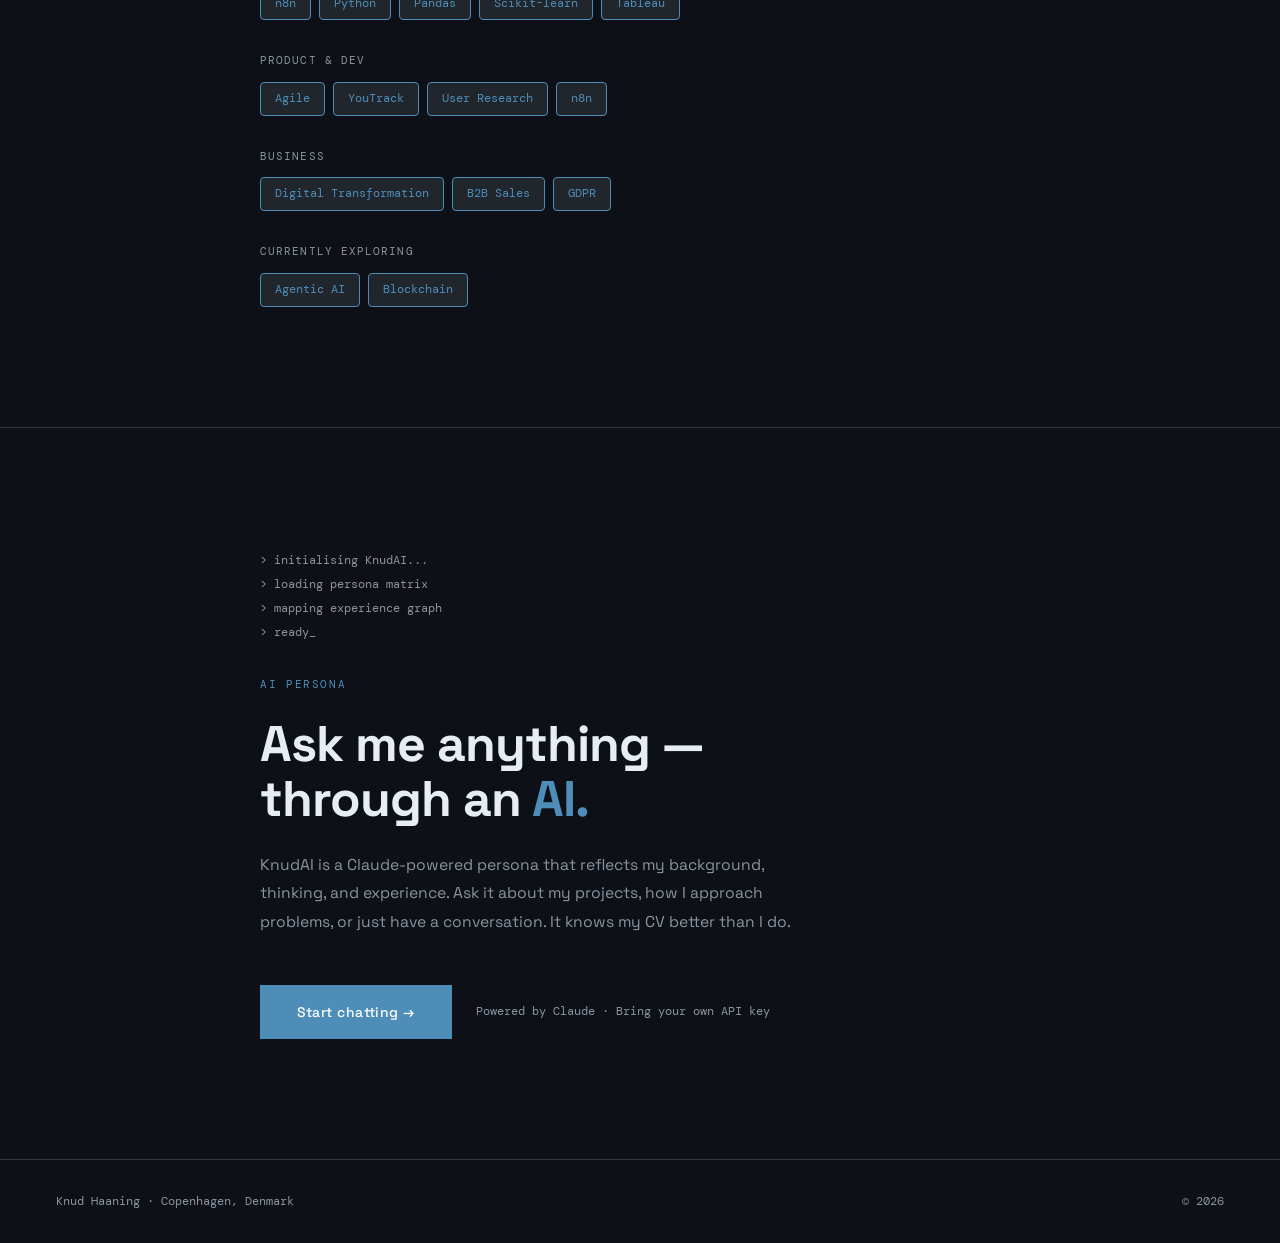
==== commit a8443599: "Redesign website with dark-mode techy aesthetic Full visual overhaul: Space Grotesk + DM Mono fonts," ====
--- a/index.html
+++ b/index.html
@@ -6,7 +6,7 @@
   <title>Knud Haaning</title>
   <link rel="preconnect" href="https://fonts.googleapis.com" />
   <link rel="preconnect" href="https://fonts.gstatic.com" crossorigin />
-  <link href="https://fonts.googleapis.com/css2?family=Playfair+Display:ital,wght@0,300;0,400;1,300;1,400&family=Inter:wght@300;400;500;600&display=swap" rel="stylesheet" />
+  <link href="https://fonts.googleapis.com/css2?family=Space+Grotesk:wght@400;500;600;700&family=DM+Mono:wght@400;500&display=swap" rel="stylesheet" />
 
   <style>
     /* ─────────────────────────────────────────
@@ -15,19 +15,20 @@
     *, *::before, *::after { box-sizing: border-box; margin: 0; padding: 0; }
 
     :root {
-      --accent:      #3d6b8e;
-      --accent-dark: #2e5472;
-      --bg:          #fafaf9;
-      --text:        #1c1c1b;
-      --muted:       #6b7280;
-      --border:      rgba(0, 0, 0, 0.08);
+      --bg:          #0d1117;
+      --card-bg:     #161b22;
+      --card-border: #30363d;
+      --text:        #e6edf3;
+      --muted:       #8b949e;
+      --accent:      #4d8db8;
+      --accent-glow: rgba(77, 141, 184, 0.15);
       --nav-h:       64px;
     }
 
     html { scroll-behavior: smooth; }
 
     body {
-      font-family: 'Inter', system-ui, -apple-system, sans-serif;
+      font-family: 'Space Grotesk', system-ui, -apple-system, sans-serif;
       background: var(--bg);
       color: var(--text);
       line-height: 1.6;
@@ -47,18 +48,18 @@
       align-items: center;
       justify-content: space-between;
       padding: 0 56px;
-      background: rgba(250, 250, 249, 0.82);
+      background: rgba(13, 17, 23, 0.85);
       backdrop-filter: blur(16px);
       -webkit-backdrop-filter: blur(16px);
       border-bottom: 1px solid transparent;
-      transition: border-color 0.35s ease;
-    }
-    nav.scrolled { border-color: var(--border); }
+      transition: border-color 0.2s ease;
+    }
+    nav.scrolled { border-color: var(--card-border); }
 
     .nav-brand {
-      font-family: 'Playfair Display', Georgia, serif;
+      font-family: 'Space Grotesk', sans-serif;
       font-size: 1.2rem;
-      font-weight: 400;
+      font-weight: 700;
       color: var(--accent);
       text-decoration: none;
       letter-spacing: 0.04em;
@@ -70,9 +71,10 @@
       list-style: none;
     }
     .nav-links a {
+      font-family: 'DM Mono', monospace;
       font-size: 0.72rem;
-      font-weight: 500;
-      letter-spacing: 0.11em;
+      font-weight: 400;
+      letter-spacing: 0.08em;
       text-transform: uppercase;
       color: var(--muted);
       text-decoration: none;
@@ -81,7 +83,7 @@
     .nav-links a:hover { color: var(--accent); }
 
     /* ─────────────────────────────────────────
-       Hero — full-height, centered
+       Hero — full-height, centered, dot grid
     ───────────────────────────────────────── */
     .hero {
       min-height: 100vh;
@@ -92,32 +94,50 @@
       justify-content: center;
       padding: var(--nav-h) 56px 0;
       position: relative;
+      overflow: hidden;
+    }
+
+    /* Animated dot grid */
+    .hero::before {
+      content: '';
+      position: absolute;
+      inset: -32px;
+      background-image: radial-gradient(circle, var(--muted) 1px, transparent 1px);
+      background-size: 32px 32px;
+      opacity: 0.15;
+      pointer-events: none;
+      animation: dotDrift 20s linear infinite;
+    }
+    @keyframes dotDrift {
+      0%   { transform: translate(0, 0); }
+      100% { transform: translate(32px, 32px); }
     }
 
     .hero-inner {
       max-width: 840px;
       width: 100%;
+      position: relative;
+      z-index: 1;
     }
 
     .hero-name {
-      font-family: 'Playfair Display', Georgia, serif;
+      font-family: 'Space Grotesk', sans-serif;
       font-size: clamp(64px, 9.5vw, 118px);
-      font-weight: 300;
+      font-weight: 700;
       line-height: 0.96;
       letter-spacing: -0.025em;
       color: var(--text);
       margin-bottom: 40px;
     }
-    /* "Haaning" — italic + accent */
     .hero-name em {
-      font-style: italic;
+      font-style: normal;
       color: var(--accent);
       display: block;
     }
 
     .hero-desc {
       font-size: clamp(0.95rem, 1.5vw, 1.08rem);
-      font-weight: 300;
+      font-weight: 400;
       color: var(--muted);
       line-height: 1.82;
       max-width: 530px;
@@ -130,7 +150,7 @@
       flex-wrap: wrap;
     }
 
-    /* Scroll hint — bottom-center of hero */
+    /* Scroll hint */
     .scroll-hint {
       position: absolute;
       bottom: 48px;
@@ -140,17 +160,18 @@
       flex-direction: column;
       align-items: center;
       gap: 8px;
+      font-family: 'DM Mono', monospace;
       font-size: 0.67rem;
-      font-weight: 500;
+      font-weight: 400;
       letter-spacing: 0.16em;
       text-transform: uppercase;
       color: var(--muted);
-      opacity: 0.45;
+      opacity: 0.4;
       pointer-events: none;
       user-select: none;
       white-space: nowrap;
-    }
-    /* Vertical tick below the word */
+      z-index: 1;
+    }
     .scroll-hint::after {
       content: '';
       display: block;
@@ -167,19 +188,19 @@
       align-items: center;
       justify-content: center;
       padding: 13px 28px;
-      font-family: 'Inter', sans-serif;
+      font-family: 'Space Grotesk', sans-serif;
       font-size: 0.83rem;
       font-weight: 500;
       letter-spacing: 0.04em;
       text-decoration: none;
       border: 1.5px solid transparent;
-      border-radius: 0; /* intentionally square — editorial feel */
+      border-radius: 0;
       cursor: pointer;
       transition:
-        background 0.22s ease,
-        color      0.22s ease,
-        border-color 0.22s ease,
-        transform  0.15s ease;
+        background   0.2s ease,
+        color        0.2s ease,
+        border-color 0.2s ease,
+        transform    0.2s ease;
     }
     .btn:hover  { transform: translateY(-1px); }
     .btn:active { transform: translateY(0); }
@@ -190,8 +211,8 @@
       border-color: var(--accent);
     }
     .btn-filled:hover {
-      background:   var(--accent-dark);
-      border-color: var(--accent-dark);
+      background:   #5a9ac8;
+      border-color: #5a9ac8;
     }
 
     .btn-outline {
@@ -209,7 +230,7 @@
     ───────────────────────────────────────── */
     .section {
       padding: 120px 56px;
-      border-top: 1px solid var(--border);
+      border-top: 1px solid var(--card-border);
     }
     .section-inner {
       max-width: 760px;
@@ -218,8 +239,9 @@
 
     .section-label {
       display: block;
+      font-family: 'DM Mono', monospace;
       font-size: 0.68rem;
-      font-weight: 600;
+      font-weight: 400;
       letter-spacing: 0.15em;
       text-transform: uppercase;
       color: var(--accent);
@@ -227,18 +249,22 @@
     }
 
     .section-heading {
-      font-family: 'Playfair Display', Georgia, serif;
+      font-family: 'Space Grotesk', sans-serif;
       font-size: clamp(28px, 4vw, 50px);
-      font-weight: 300;
+      font-weight: 700;
       letter-spacing: -0.02em;
       line-height: 1.1;
       color: var(--text);
       margin-bottom: 24px;
     }
+    .section-heading em {
+      font-style: normal;
+      color: var(--accent);
+    }
 
     .section-text {
       font-size: 0.98rem;
-      font-weight: 300;
+      font-weight: 400;
       color: var(--muted);
       line-height: 1.82;
       max-width: 540px;
@@ -257,42 +283,46 @@
     }
 
     .subsection-heading {
+      font-family: 'DM Mono', monospace;
       font-size: 0.68rem;
-      font-weight: 600;
+      font-weight: 400;
       letter-spacing: 0.12em;
       text-transform: uppercase;
       color: var(--muted);
       padding-bottom: 12px;
-      border-bottom: 1px solid #e5e5e5;
+      border-bottom: 1px solid var(--card-border);
       margin-bottom: 16px;
     }
     .exp-item + .subsection-heading { margin-top: 48px; }
 
-    /* Editorial card */
+    /* Dark card */
     .exp-item {
       padding: 28px 32px;
-      background: #fff;
-      border: 1px solid #e5e5e5;
+      background: var(--card-bg);
+      border: 1px solid var(--card-border);
       border-radius: 6px;
       margin-bottom: 12px;
-      /* scroll-in: starts invisible, slides up */
       opacity: 0;
       transform: translateY(24px);
       transition:
         opacity    0.65s cubic-bezier(0.22, 1, 0.36, 1),
         transform  0.65s cubic-bezier(0.22, 1, 0.36, 1),
-        box-shadow 0.65s cubic-bezier(0.22, 1, 0.36, 1);
+        box-shadow 0.65s cubic-bezier(0.22, 1, 0.36, 1),
+        border-color 0.65s cubic-bezier(0.22, 1, 0.36, 1);
     }
     .exp-item.in { opacity: 1; transform: translateY(0); }
     .exp-item.settled {
-      transition: transform 0.25s ease, box-shadow 0.25s ease;
+      transition:
+        transform    0.2s ease,
+        box-shadow   0.2s ease,
+        border-color 0.2s ease;
     }
     .exp-item.settled:hover {
       transform: translateY(-4px);
-      box-shadow: 0 8px 24px rgba(0, 0, 0, 0.09);
-    }
-
-    /* Card header: logo + text */
+      border-color: var(--accent);
+      box-shadow: 0 8px 32px var(--accent-glow);
+    }
+
     .exp-card-header {
       display: flex;
       align-items: flex-start;
@@ -305,12 +335,13 @@
       width: 44px;
       height: 44px;
       border-radius: 10px;
-      background: #edf2f7;
+      background: #21262d;
       display: flex;
       align-items: center;
       justify-content: center;
+      font-family: 'DM Mono', monospace;
       font-size: 0.68rem;
-      font-weight: 700;
+      font-weight: 500;
       letter-spacing: 0.04em;
       color: var(--accent);
       overflow: hidden;
@@ -333,7 +364,8 @@
     }
 
     .exp-meta {
-      font-size: 0.78rem;
+      font-family: 'DM Mono', monospace;
+      font-size: 0.75rem;
       color: var(--muted);
       font-weight: 400;
       line-height: 1.5;
@@ -343,17 +375,15 @@
       font-size: 0.87rem;
       color: var(--muted);
       line-height: 1.75;
-      font-weight: 300;
-    }
-
-    /* Card divider — separates two entries inside one card */
+      font-weight: 400;
+    }
+
     .exp-divider {
       border: none;
-      border-top: 1px solid #e5e5e5;
+      border-top: 1px solid var(--card-border);
       margin: 24px 0;
     }
 
-    /* Bullet points inside a card */
     .exp-bullets {
       list-style: none;
       margin-top: 12px;
@@ -365,7 +395,7 @@
       font-size: 0.87rem;
       color: var(--muted);
       line-height: 1.6;
-      font-weight: 300;
+      font-weight: 400;
       padding-left: 16px;
       position: relative;
     }
@@ -378,12 +408,74 @@
     }
     .exp-bullets li strong {
       color: var(--text);
-      font-weight: 500;
+      font-weight: 600;
+    }
+
+    /* ─────────────────────────────────────────
+       Skills — chip groups
+    ───────────────────────────────────────── */
+    .skills-grid {
+      margin-top: 48px;
+      display: flex;
+      flex-direction: column;
+      gap: 32px;
+    }
+
+    .skills-group-label {
+      display: block;
+      font-family: 'DM Mono', monospace;
+      font-size: 0.68rem;
+      font-weight: 400;
+      letter-spacing: 0.1em;
+      text-transform: uppercase;
+      color: var(--muted);
+      margin-bottom: 12px;
+    }
+
+    .skills-chips {
+      display: flex;
+      flex-wrap: wrap;
+      gap: 8px;
+    }
+
+    .chip {
+      font-family: 'DM Mono', monospace;
+      font-size: 0.78rem;
+      font-weight: 400;
+      color: var(--accent);
+      background: #21262d;
+      border: 1px solid var(--accent);
+      border-radius: 4px;
+      padding: 6px 14px;
+      white-space: nowrap;
+      transition: background 0.2s ease, box-shadow 0.2s ease;
+    }
+    .chip:hover {
+      background: var(--accent-glow);
+      box-shadow: 0 0 12px var(--accent-glow);
     }
 
     /* ─────────────────────────────────────────
        Chat section CTA
     ───────────────────────────────────────── */
+    .chat-section-inner {
+      position: relative;
+    }
+
+    .terminal-deco {
+      font-family: 'DM Mono', monospace;
+      font-size: 0.75rem;
+      color: var(--muted);
+      opacity: 0.2;
+      line-height: 2;
+      margin-bottom: 32px;
+      pointer-events: none;
+      user-select: none;
+    }
+    .terminal-deco span {
+      display: block;
+    }
+
     .chat-cta {
       margin-top: 48px;
       display: flex;
@@ -396,26 +488,28 @@
       font-size: 0.87rem;
     }
     .chat-note {
-      font-size: 0.78rem;
-      color: var(--muted);
-      font-weight: 300;
-      font-style: italic;
+      font-family: 'DM Mono', monospace;
+      font-size: 0.75rem;
+      color: var(--muted);
+      font-weight: 400;
+      font-style: normal;
     }
 
     /* ─────────────────────────────────────────
        Footer
     ───────────────────────────────────────── */
     footer {
-      border-top: 1px solid var(--border);
+      border-top: 1px solid var(--card-border);
       padding: 32px 56px;
       display: flex;
       justify-content: space-between;
       align-items: center;
     }
     footer p {
+      font-family: 'DM Mono', monospace;
       font-size: 0.76rem;
       color: var(--muted);
-      font-weight: 300;
+      font-weight: 400;
     }
 
     /* ─────────────────────────────────────────
@@ -432,7 +526,6 @@
       opacity:   1;
       transform: translateY(0);
     }
-    /* Stagger delays for hero */
     .d1 { transition-delay: 0.06s; }
     .d2 { transition-delay: 0.22s; }
     .d3 { transition-delay: 0.40s; }
@@ -459,9 +552,9 @@
       .btn             { width: 100%; }
     }
 
-    /* Reduced-motion: skip transforms, keep fade */
     @media (prefers-reduced-motion: reduce) {
       .fade-up { transform: none; transition-duration: 0.4s; }
+      .hero::before { animation: none; }
     }
   </style>
 </head>
@@ -508,7 +601,7 @@
       <span class="section-label fade-up">Experience &amp; Education</span>
 
       <h2 class="section-heading fade-up">
-        Where I've<br>been building.
+        Where I've<br>been <em>building.</em>
       </h2>
 
       <p class="section-text fade-up">
@@ -608,30 +701,69 @@
       <span class="section-label fade-up">Skills &amp; Tools</span>
 
       <h2 class="section-heading fade-up">
-        What I work<br>
-        <em style="font-family:'Playfair Display',serif; font-style:italic; color:var(--accent); font-weight:300;">
-          with.
-        </em>
+        What I work<br><em>with.</em>
       </h2>
 
-      <p class="section-text fade-up">
-        Automation &amp; data: n8n, Python (Pandas, Scikit-learn), Tableau.
-        Product &amp; project: Agile, YouTrack, user research.
-        Business: digital transformation, B2B sales, GDPR compliance.
-        Currently exploring agentic AI, blockchain, and the intersection of the two.
-      </p>
+      <div class="skills-grid fade-up">
+
+        <div class="skills-group">
+          <span class="skills-group-label">Automation &amp; Data</span>
+          <div class="skills-chips">
+            <span class="chip">n8n</span>
+            <span class="chip">Python</span>
+            <span class="chip">Pandas</span>
+            <span class="chip">Scikit-learn</span>
+            <span class="chip">Tableau</span>
+          </div>
+        </div>
+
+        <div class="skills-group">
+          <span class="skills-group-label">Product &amp; Dev</span>
+          <div class="skills-chips">
+            <span class="chip">Agile</span>
+            <span class="chip">YouTrack</span>
+            <span class="chip">User Research</span>
+            <span class="chip">n8n</span>
+          </div>
+        </div>
+
+        <div class="skills-group">
+          <span class="skills-group-label">Business</span>
+          <div class="skills-chips">
+            <span class="chip">Digital Transformation</span>
+            <span class="chip">B2B Sales</span>
+            <span class="chip">GDPR</span>
+          </div>
+        </div>
+
+        <div class="skills-group">
+          <span class="skills-group-label">Currently Exploring</span>
+          <div class="skills-chips">
+            <span class="chip">Agentic AI</span>
+            <span class="chip">Blockchain</span>
+          </div>
+        </div>
+
+      </div>
 
     </div>
   </section>
 
   <!-- ── Chat ── -->
   <section class="section" id="chat">
-    <div class="section-inner">
+    <div class="section-inner chat-section-inner">
+
+      <div class="terminal-deco fade-up" aria-hidden="true">
+        <span>&gt; initialising KnudAI...</span>
+        <span>&gt; loading persona matrix</span>
+        <span>&gt; mapping experience graph</span>
+        <span>&gt; ready_</span>
+      </div>
 
       <span class="section-label fade-up">AI Persona</span>
 
       <h2 class="section-heading fade-up">
-        Ask me anything —<br>through an AI.
+        Ask me anything —<br>through an <em>AI.</em>
       </h2>
 
       <p class="section-text fade-up">
@@ -662,8 +794,6 @@
     }, { passive: true });
 
     // ── Fade-in: hero fires immediately on load ───────────────────
-    // Double rAF ensures the browser has painted the initial
-    // opacity:0 state before we add the 'in' class.
     const heroFades = document.querySelectorAll('.hero .fade-up');
     requestAnimationFrame(() =>
       requestAnimationFrame(() =>
@@ -686,12 +816,10 @@
     });
 
     // ── Experience cards: slide-in + settle for hover ──────────────
-    // Separate observer so we can add .settled after animation completes.
     const expIo = new IntersectionObserver((entries) => {
       entries.forEach(entry => {
         if (entry.isIntersecting) {
           entry.target.classList.add('in');
-          // After the 0.65s slide-in finishes, enable fast hover transitions
           setTimeout(() => entry.target.classList.add('settled'), 700);
           expIo.unobserve(entry.target);
         }
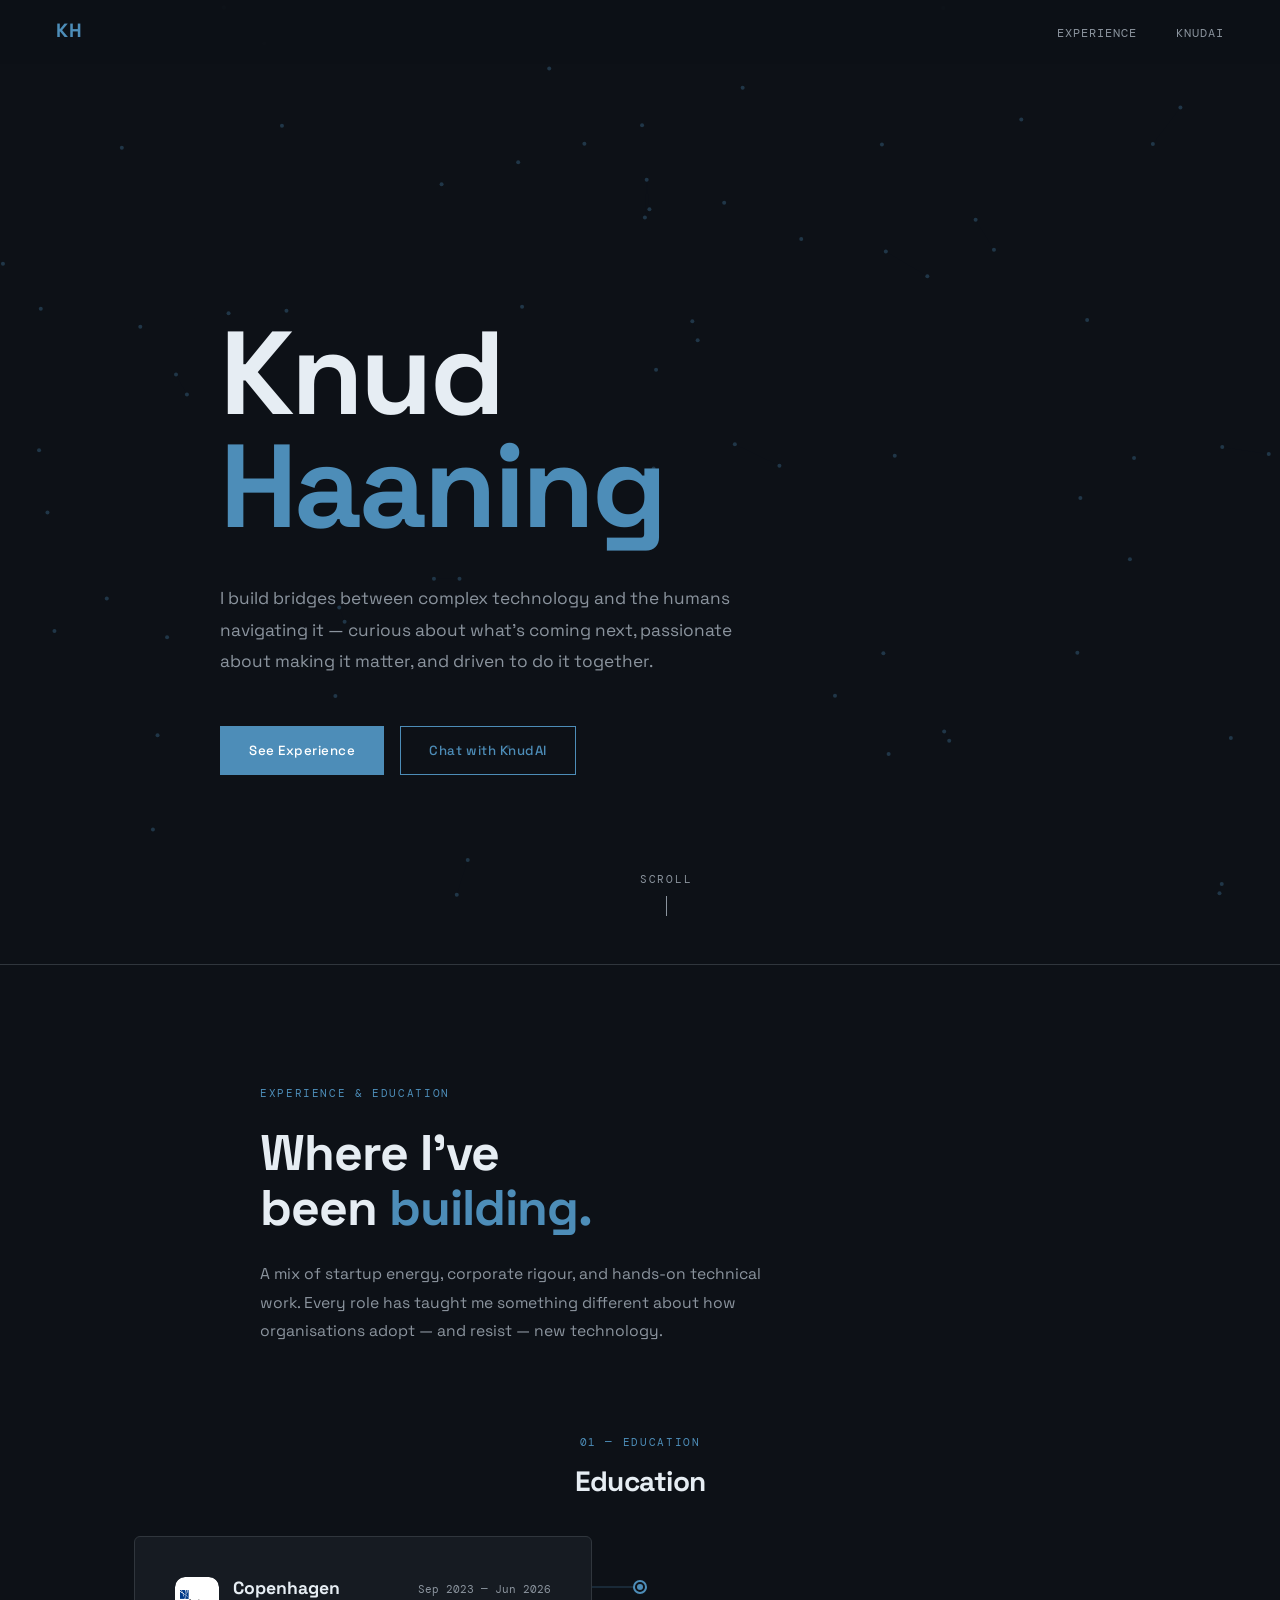
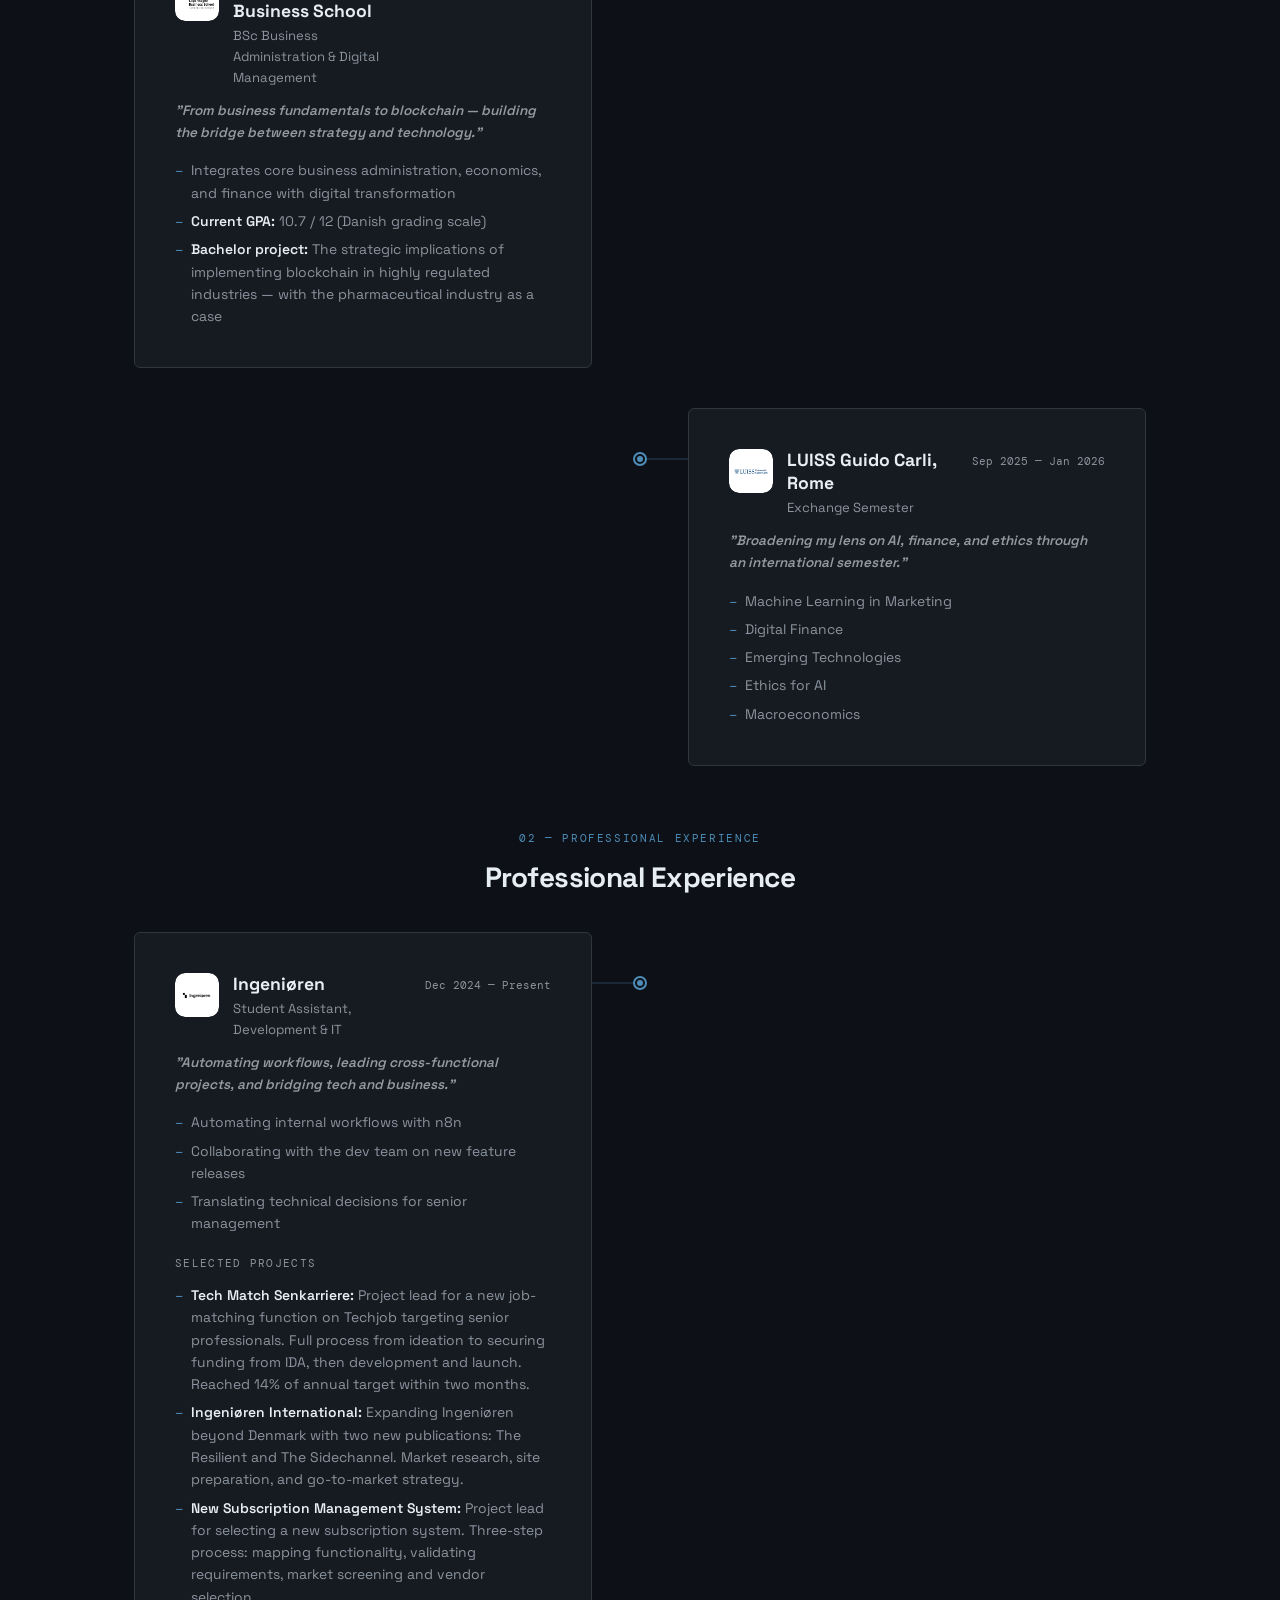
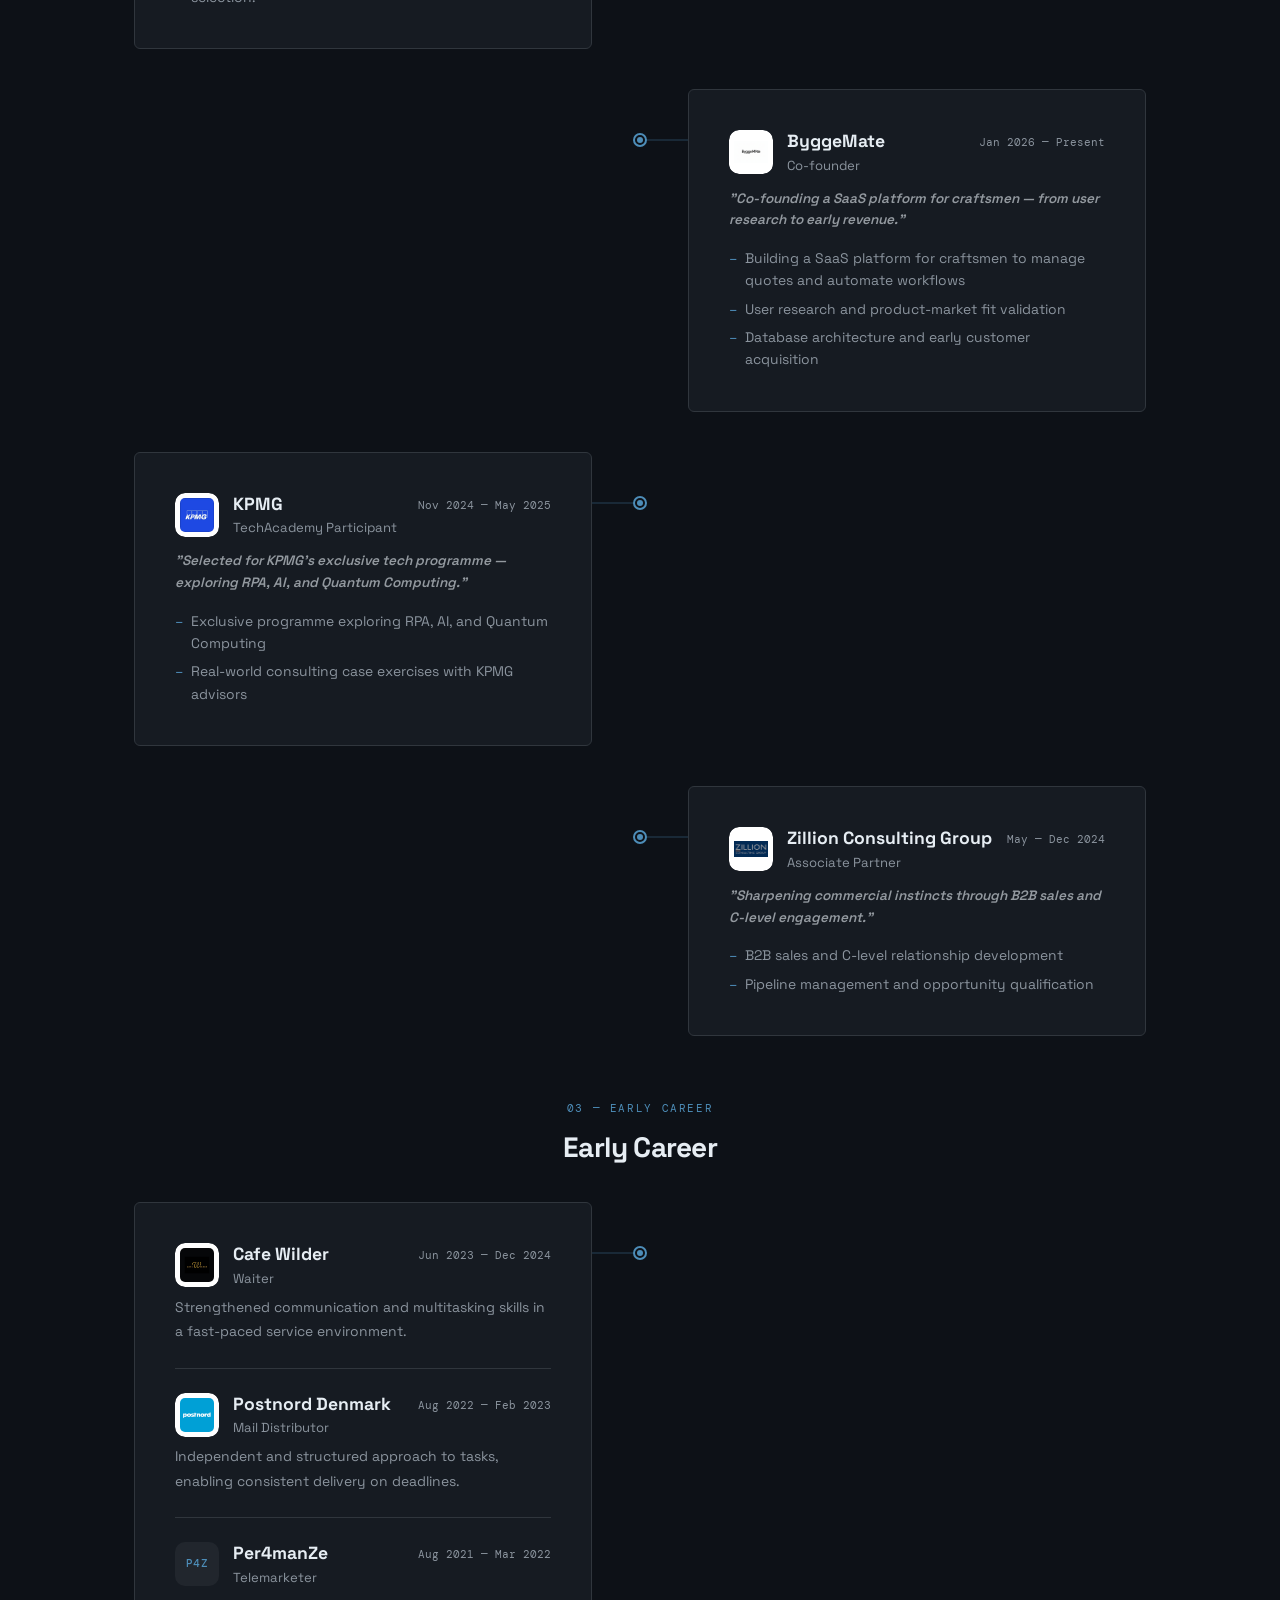
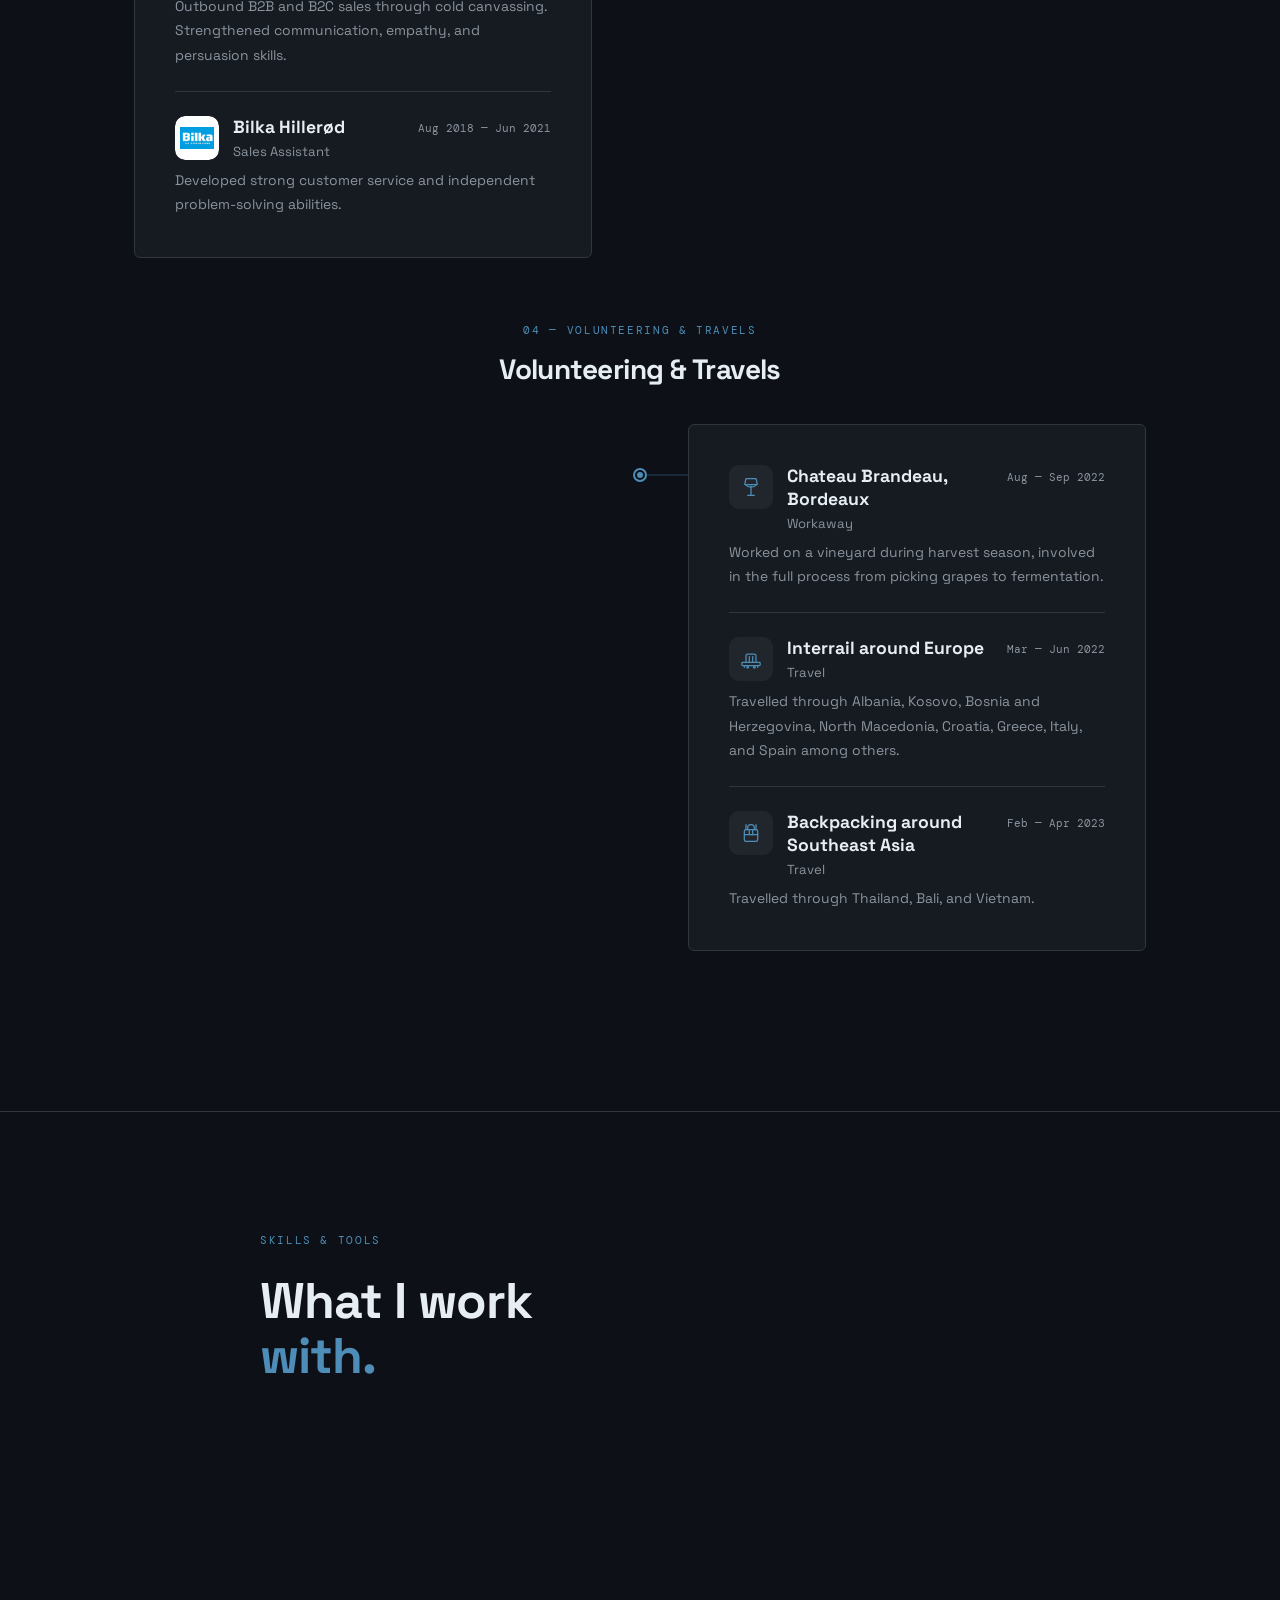
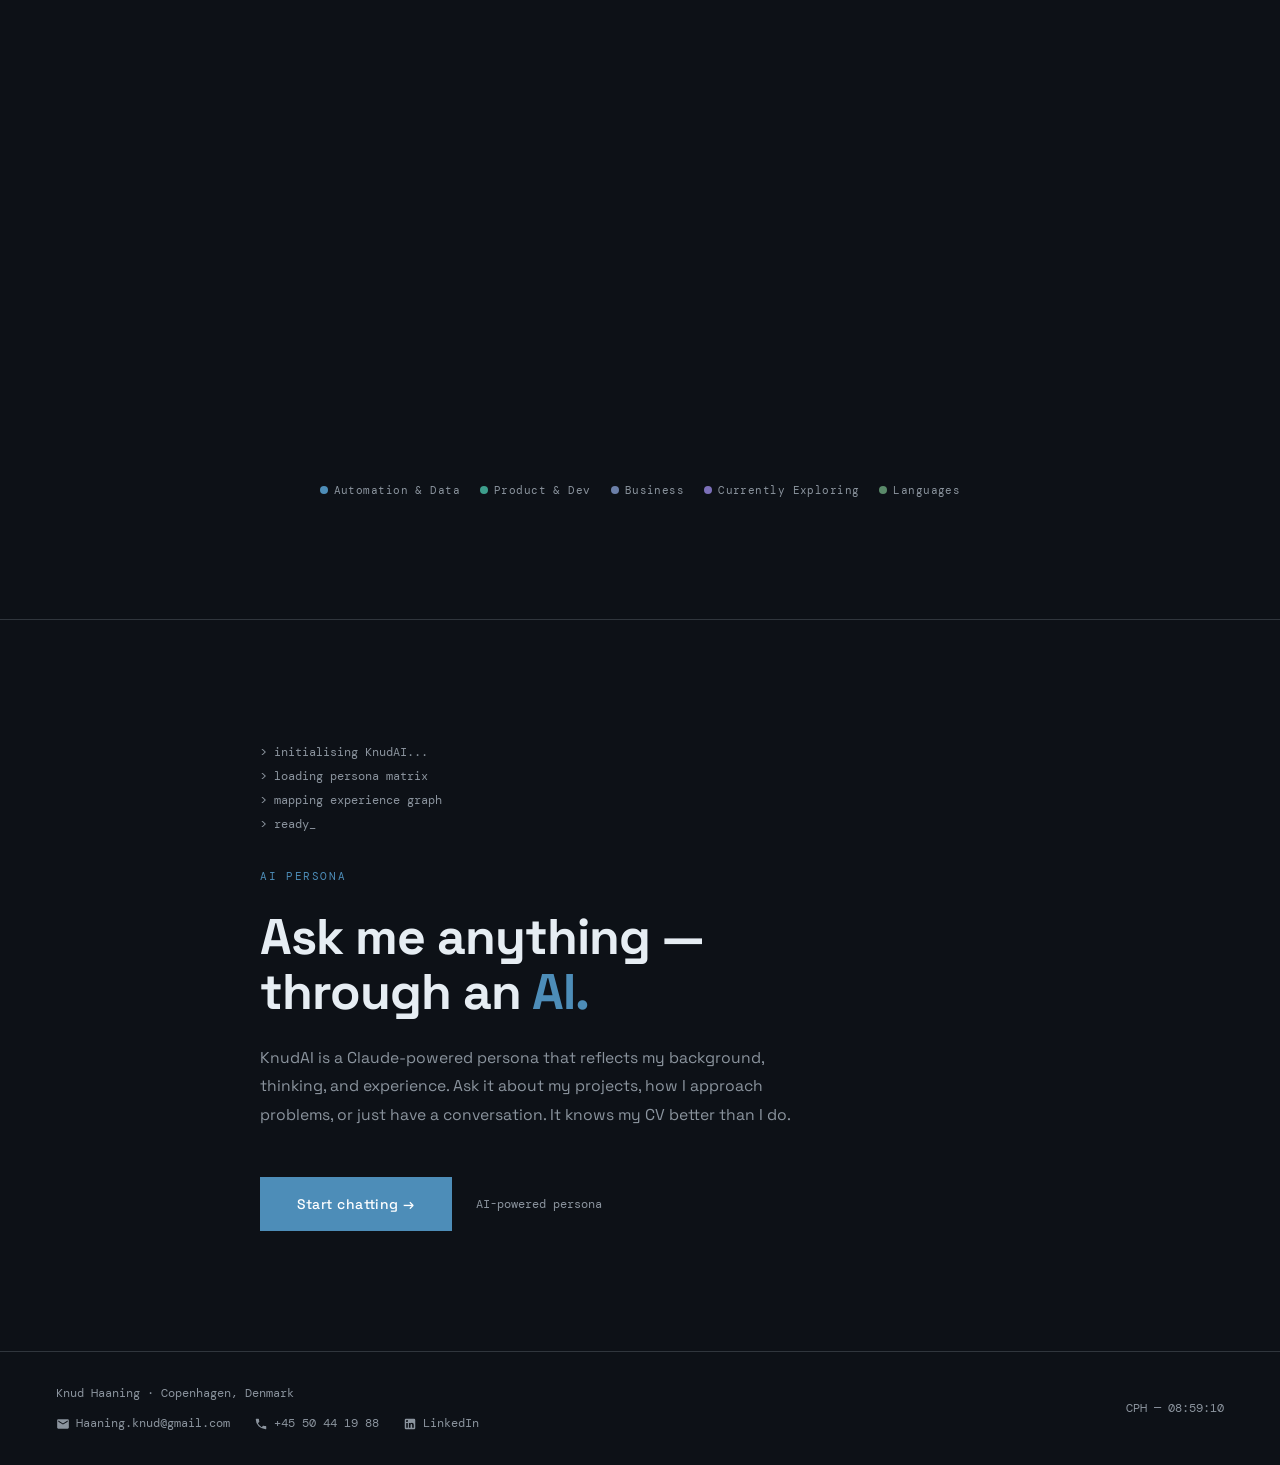
==== commit 4edd18c0: "A lot of new great stuff" ====
--- a/index.html
+++ b/index.html
@@ -97,21 +97,6 @@
       overflow: hidden;
     }
 
-    /* Animated dot grid */
-    .hero::before {
-      content: '';
-      position: absolute;
-      inset: -32px;
-      background-image: radial-gradient(circle, var(--muted) 1px, transparent 1px);
-      background-size: 32px 32px;
-      opacity: 0.15;
-      pointer-events: none;
-      animation: dotDrift 20s linear infinite;
-    }
-    @keyframes dotDrift {
-      0%   { transform: translate(0, 0); }
-      100% { transform: translate(32px, 32px); }
-    }
 
     .hero-inner {
       max-width: 840px;
@@ -271,65 +256,208 @@
     }
 
     /* ─────────────────────────────────────────
-       Experience list
+       Timeline layout
     ───────────────────────────────────────── */
-    .exp-list {
-      margin-top: 48px;
-      margin-left: auto;
-      margin-right: auto;
-      max-width: 660px;
+    .timeline {
+      position: relative;
+      max-width: 1060px;
+      margin: 64px auto 0;
+      padding: 0 24px;
+    }
+
+    .timeline-line {
+      position: absolute;
+      left: 50%;
+      top: 0;
+      width: 2px;
+      height: 0;
+      background: var(--accent);
+      opacity: 0.3;
+      transform: translateX(-50%);
+      z-index: 1;
+    }
+
+    .tl-section-heading {
+      text-align: center;
+      padding: 24px 0 32px;
+      position: relative;
+      z-index: 2;
+    }
+
+    .tl-num {
+      display: block;
+      font-family: 'DM Mono', monospace;
+      font-size: 0.68rem;
+      font-weight: 400;
+      letter-spacing: 0.15em;
+      text-transform: uppercase;
+      color: var(--accent);
+      margin-bottom: 8px;
+    }
+
+    .tl-section-title {
+      font-family: 'Space Grotesk', sans-serif;
+      font-size: clamp(20px, 3vw, 28px);
+      font-weight: 700;
+      color: var(--text);
+      letter-spacing: -0.02em;
+    }
+
+    .tl-item {
+      position: relative;
+      width: 50%;
+      padding-bottom: 40px;
+      opacity: 0;
+    }
+
+    .tl-item.tl-left {
+      padding-right: 48px;
+      transform: translateX(-60px);
+      transition: opacity 0.7s cubic-bezier(0.22, 1, 0.36, 1), transform 0.7s cubic-bezier(0.22, 1, 0.36, 1);
+    }
+
+    .tl-item.tl-right {
+      margin-left: 50%;
+      padding-left: 48px;
+      transform: translateX(60px);
+      transition: opacity 0.7s cubic-bezier(0.22, 1, 0.36, 1), transform 0.7s cubic-bezier(0.22, 1, 0.36, 1);
+    }
+
+    .tl-item.in {
+      opacity: 1;
+      transform: translateX(0);
+    }
+
+    /* Pulse dot */
+    .tl-dot {
+      position: absolute;
+      top: 44px;
+      width: 14px;
+      height: 14px;
+      border-radius: 50%;
+      background: var(--bg);
+      border: 2px solid var(--accent);
+      z-index: 3;
+    }
+
+    .tl-dot::after {
+      content: '';
+      position: absolute;
+      inset: 2px;
+      border-radius: 50%;
+      background: var(--accent);
+      opacity: 0;
+      transition: opacity 0.3s ease;
+    }
+
+    .tl-item.in .tl-dot::after {
+      opacity: 1;
+      animation: tlDotPulse 2s ease-in-out infinite;
+    }
+
+    @keyframes tlDotPulse {
+      0%, 100% { opacity: 0.3; transform: scale(0.7); }
+      50% { opacity: 1; transform: scale(1); }
+    }
+
+    .tl-left .tl-dot { right: -7px; }
+    .tl-right .tl-dot { left: -7px; }
+
+    /* Connector */
+    .tl-connector {
+      position: absolute;
+      top: 50px;
+      height: 2px;
+      background: var(--accent);
+      opacity: 0.2;
+    }
+
+    .tl-left .tl-connector { right: 7px; width: 41px; }
+    .tl-right .tl-connector { left: 7px; width: 41px; }
+
+    /* Card */
+    .tl-card {
+      background: var(--card-bg);
+      border: 1px solid var(--card-border);
+      border-radius: 6px;
+      padding: 40px;
+      max-width: 480px;
+      transition: box-shadow 0.2s ease, border-color 0.2s ease, transform 0.2s ease;
+    }
+
+    .tl-left .tl-card { margin-left: auto; }
+
+    .tl-card:hover {
+      transform: translateY(-4px);
+      border-color: var(--accent);
+      box-shadow: 0 8px 32px var(--accent-glow);
+    }
+
+    /* Card header */
+    .tl-card-header {
       display: flex;
-      flex-direction: column;
-    }
-
-    .subsection-heading {
+      align-items: flex-start;
+      gap: 14px;
+      margin-bottom: 6px;
+    }
+
+    .tl-card-info { flex: 1; min-width: 0; }
+
+    .tl-company {
+      font-size: 1.1rem;
+      font-weight: 700;
+      color: var(--text);
+      line-height: 1.3;
+    }
+
+    .tl-role {
+      font-size: 0.82rem;
+      color: var(--muted);
+      font-weight: 400;
+      margin-top: 2px;
+    }
+
+    .tl-date {
+      font-family: 'DM Mono', monospace;
+      font-size: 0.68rem;
+      color: var(--muted);
+      font-weight: 400;
+      white-space: nowrap;
+      flex-shrink: 0;
+      padding-top: 4px;
+    }
+
+    .tl-tagline {
+      font-size: 0.85rem;
+      font-weight: 600;
+      font-style: italic;
+      color: var(--text);
+      opacity: 0.6;
+      margin: 12px 0 16px;
+      line-height: 1.6;
+    }
+
+    .tl-desc {
+      font-size: 0.87rem;
+      color: var(--muted);
+      line-height: 1.75;
+      font-weight: 400;
+    }
+
+    .tl-sub-heading {
       font-family: 'DM Mono', monospace;
       font-size: 0.68rem;
       font-weight: 400;
       letter-spacing: 0.12em;
       text-transform: uppercase;
       color: var(--muted);
-      padding-bottom: 12px;
-      border-bottom: 1px solid var(--card-border);
-      margin-bottom: 16px;
-    }
-    .exp-item + .subsection-heading { margin-top: 48px; }
-
-    /* Dark card */
-    .exp-item {
-      padding: 28px 32px;
-      background: var(--card-bg);
-      border: 1px solid var(--card-border);
-      border-radius: 6px;
-      margin-bottom: 12px;
-      opacity: 0;
-      transform: translateY(24px);
-      transition:
-        opacity    0.65s cubic-bezier(0.22, 1, 0.36, 1),
-        transform  0.65s cubic-bezier(0.22, 1, 0.36, 1),
-        box-shadow 0.65s cubic-bezier(0.22, 1, 0.36, 1),
-        border-color 0.65s cubic-bezier(0.22, 1, 0.36, 1);
-    }
-    .exp-item.in { opacity: 1; transform: translateY(0); }
-    .exp-item.settled {
-      transition:
-        transform    0.2s ease,
-        box-shadow   0.2s ease,
-        border-color 0.2s ease;
-    }
-    .exp-item.settled:hover {
-      transform: translateY(-4px);
-      border-color: var(--accent);
-      box-shadow: 0 8px 32px var(--accent-glow);
-    }
-
-    .exp-card-header {
-      display: flex;
-      align-items: flex-start;
-      gap: 16px;
-      margin-bottom: 14px;
-    }
-
+      margin-top: 20px;
+      margin-bottom: 4px;
+    }
+
+    /* ─────────────────────────────────────────
+       Shared card internals
+    ───────────────────────────────────────── */
     .exp-logo {
       flex-shrink: 0;
       width: 44px;
@@ -354,28 +482,8 @@
       border-radius: 10px;
       background: #fff;
     }
-
-    .exp-company {
-      font-size: 0.97rem;
-      font-weight: 600;
-      color: var(--text);
-      line-height: 1.3;
-      margin-bottom: 4px;
-    }
-
-    .exp-meta {
-      font-family: 'DM Mono', monospace;
-      font-size: 0.75rem;
-      color: var(--muted);
-      font-weight: 400;
-      line-height: 1.5;
-    }
-
-    .exp-desc {
-      font-size: 0.87rem;
-      color: var(--muted);
-      line-height: 1.75;
-      font-weight: 400;
+    .exp-logo-svg {
+      color: var(--accent);
     }
 
     .exp-divider {
@@ -414,45 +522,73 @@
     /* ─────────────────────────────────────────
        Skills — chip groups
     ───────────────────────────────────────── */
-    .skills-grid {
-      margin-top: 48px;
-      display: flex;
-      flex-direction: column;
-      gap: 32px;
-    }
-
-    .skills-group-label {
+    /* ── Skill Cloud ── */
+    .skill-cloud-section {
+      padding: 120px 0;
+    }
+    .skill-cloud-wrap {
+      position: relative;
+      max-width: 760px;
+      margin: 24px auto 0;
+    }
+    #skill-cloud-canvas {
       display: block;
+      width: 100%;
+      height: 650px;
+      cursor: default;
+    }
+    .skill-tooltip {
+      position: absolute;
+      pointer-events: none;
+      background: var(--card-bg);
+      border: 1px solid var(--accent);
+      border-radius: 6px;
+      padding: 10px 14px;
+      box-shadow: 0 8px 24px rgba(0,0,0,0.4);
+      z-index: 20;
+      opacity: 0;
+      transition: opacity 0.18s ease;
+      max-width: 280px;
+    }
+    .skill-tooltip.visible { opacity: 1; pointer-events: auto; }
+    .skill-tooltip-name {
+      font-family: 'Space Grotesk', sans-serif;
+      font-size: 0.82rem;
+      font-weight: 700;
+      color: var(--text);
+      margin-bottom: 4px;
+    }
+    .skill-tooltip-desc {
       font-family: 'DM Mono', monospace;
       font-size: 0.68rem;
-      font-weight: 400;
-      letter-spacing: 0.1em;
-      text-transform: uppercase;
       color: var(--muted);
-      margin-bottom: 12px;
-    }
-
-    .skills-chips {
+      line-height: 1.6;
+    }
+    .skill-legend {
       display: flex;
       flex-wrap: wrap;
-      gap: 8px;
-    }
-
-    .chip {
+      justify-content: center;
+      gap: 20px;
+      margin-top: 24px;
+    }
+    .skill-legend-item {
+      display: flex;
+      align-items: center;
+      gap: 6px;
       font-family: 'DM Mono', monospace;
-      font-size: 0.78rem;
-      font-weight: 400;
-      color: var(--accent);
-      background: #21262d;
-      border: 1px solid var(--accent);
-      border-radius: 4px;
-      padding: 6px 14px;
-      white-space: nowrap;
-      transition: background 0.2s ease, box-shadow 0.2s ease;
-    }
-    .chip:hover {
-      background: var(--accent-glow);
-      box-shadow: 0 0 12px var(--accent-glow);
+      font-size: 0.68rem;
+      color: var(--muted);
+      letter-spacing: 0.04em;
+    }
+    .skill-legend-dot {
+      width: 8px;
+      height: 8px;
+      border-radius: 50%;
+    }
+    @media (max-width: 768px) {
+      .skill-cloud-section { padding: 80px 0; }
+      #skill-cloud-canvas { height: 800px; }
+      .skill-legend { gap: 12px; }
     }
 
     /* ─────────────────────────────────────────
@@ -512,6 +648,75 @@
       font-weight: 400;
     }
 
+    .footer-contact {
+      display: flex;
+      gap: 24px;
+      flex-wrap: wrap;
+      align-items: center;
+    }
+    .footer-contact a,
+    .footer-contact span {
+      font-family: 'DM Mono', monospace;
+      font-size: 0.76rem;
+      color: var(--muted);
+      font-weight: 400;
+      text-decoration: none;
+      display: inline-flex;
+      align-items: center;
+      gap: 6px;
+      transition: color 0.2s ease;
+    }
+    .footer-contact a:hover { color: var(--accent); }
+    .footer-contact svg {
+      width: 14px;
+      height: 14px;
+      flex-shrink: 0;
+      fill: currentColor;
+    }
+
+    /* ─────────────────────────────────────────
+       Typewriter cursor
+    ───────────────────────────────────────── */
+    .tw-cursor {
+      display: inline-block;
+      color: var(--accent);
+      font-weight: 400;
+      margin-left: 2px;
+      animation: twBlink 0.6s step-end infinite;
+    }
+    @keyframes twBlink { 50% { opacity: 0; } }
+    .tw-cursor.hidden { display: none; }
+
+    /* ─────────────────────────────────────────
+       Cursor spotlight
+    ───────────────────────────────────────── */
+    #spotlight {
+      position: fixed;
+      inset: 0;
+      z-index: 9999;
+      pointer-events: none;
+      mix-blend-mode: screen;
+    }
+
+    /* ─────────────────────────────────────────
+       Particle canvas background
+    ───────────────────────────────────────── */
+    #particle-canvas {
+      position: fixed;
+      top: 0;
+      left: 0;
+      width: 100%;
+      height: 100%;
+      z-index: 0;
+      pointer-events: none;
+    }
+
+    /* Ensure all page sections sit above canvas */
+    nav, .hero, .section, footer {
+      position: relative;
+      z-index: 1;
+    }
+
     /* ─────────────────────────────────────────
        Animations — fade + rise
     ───────────────────────────────────────── */
@@ -541,8 +746,19 @@
       .hero            { padding: var(--nav-h) 24px 0; }
       .scroll-hint     { bottom: 32px; }
       .section         { padding: 80px 24px; }
-      footer           { padding: 32px 24px; flex-direction: column; gap: 8px; text-align: center; }
-      .exp-item        { padding: 20px 24px; }
+      footer           { padding: 32px 24px; flex-direction: column; gap: 12px; text-align: center; }
+      .footer-contact  { justify-content: center; }
+      /* Timeline mobile */
+      .timeline { padding: 0; }
+      .timeline-line { left: 8px; transform: none; }
+      .tl-section-heading { text-align: left; padding-left: 32px; }
+      .tl-item { width: 100%; }
+      .tl-item.tl-left { padding-right: 0; padding-left: 40px; transform: translateX(-40px); }
+      .tl-item.tl-right { margin-left: 0; padding-left: 40px; transform: translateX(-40px); }
+      .tl-left .tl-dot, .tl-right .tl-dot { left: 1px; right: auto; }
+      .tl-left .tl-connector, .tl-right .tl-connector { left: 15px; right: auto; width: 25px; }
+      .tl-left .tl-card { margin-left: 0; }
+      .tl-card { max-width: none; padding: 24px; }
     }
 
     @media (max-width: 480px) {
@@ -554,20 +770,22 @@
 
     @media (prefers-reduced-motion: reduce) {
       .fade-up { transform: none; transition-duration: 0.4s; }
-      .hero::before { animation: none; }
+      .tl-item.tl-left, .tl-item.tl-right { transform: none; transition-duration: 0.4s; }
     }
   </style>
 </head>
 
 <body>
+
+  <canvas id="particle-canvas" aria-hidden="true"></canvas>
+  <div id="spotlight" aria-hidden="true"></div>
 
   <!-- ── Navigation ── -->
   <nav id="nav">
     <a class="nav-brand" href="#top">KH</a>
     <ul class="nav-links">
-      <li><a href="#experience">Experience</a></li>
-      <li><a href="#projects">Projects</a></li>
-      <li><a href="knudai.html">Chat</a></li>
+      <li><a href="#experience" onclick="event.preventDefault(); smoothScrollTo('experience');">Experience</a></li>
+      <li><a href="knudai.html">KnudAI</a></li>
     </ul>
   </nav>
 
@@ -575,18 +793,16 @@
   <section class="hero" id="top">
     <div class="hero-inner">
 
-      <h1 class="hero-name fade-up d1">
-        Knud<em>Haaning</em>
-      </h1>
+      <h1 class="hero-name" id="hero-name"></h1>
 
       <p class="hero-desc fade-up d2">
-        Curious about emerging technologies and driven to build things that matter —
-        I get energised by the space where technology meets real-world problems,
-        and believe the best solutions are always built together.
+        I build bridges between complex technology and the humans navigating it —
+        curious about what's coming next, passionate about making it matter,
+        and driven to do it together.
       </p>
 
       <div class="hero-actions fade-up d3">
-        <a href="#experience" class="btn btn-filled">See Experience</a>
+        <a href="#experience" class="btn btn-filled" onclick="event.preventDefault(); smoothScrollTo('experience');">See Experience</a>
         <a href="knudai.html" class="btn btn-outline">Chat with KnudAI</a>
       </div>
 
@@ -610,142 +826,293 @@
         adopt — and resist — new technology.
       </p>
 
-      <div class="exp-list">
-
-        <h3 class="subsection-heading fade-up">Education</h3>
-
-        <div class="exp-item">
-
-          <!-- CBS -->
-          <div class="exp-card-header">
+    </div>
+
+    <div class="timeline" id="timeline">
+      <div class="timeline-line" id="timeline-line"></div>
+
+      <!-- ── 01 Education ── -->
+      <div class="tl-section-heading">
+        <span class="tl-num">01 — Education</span>
+        <h3 class="tl-section-title">Education</h3>
+      </div>
+
+      <!-- CBS — Left -->
+      <div class="tl-item tl-left">
+        <div class="tl-dot"></div>
+        <div class="tl-connector"></div>
+        <div class="tl-card">
+          <div class="tl-card-header">
             <div class="exp-logo"><img src="Logos/Logo_CopenhagenBusinessSchool.svg.png" alt="CBS" /></div>
-            <div>
-              <p class="exp-company">BSc Business Administration and Digital Management at CBS</p>
-              <p class="exp-meta">September 2023 – June 2026</p>
+            <div class="tl-card-info">
+              <p class="tl-company">Copenhagen Business School</p>
+              <p class="tl-role">BSc Business Administration &amp; Digital Management</p>
             </div>
+            <span class="tl-date">Sep 2023 — Jun 2026</span>
           </div>
-          <p class="exp-desc">The BSc in Digital Management integrates core elements of business administration, economics, and finance with a strong focus on digital transformation. The program develops strategic thinking and the design and implementation of IT systems and data-driven solutions to support business innovation and efficiency.</p>
+          <p class="tl-tagline">"From business fundamentals to blockchain — building the bridge between strategy and technology."</p>
           <ul class="exp-bullets">
+            <li>Integrates core business administration, economics, and finance with digital transformation</li>
             <li><strong>Current GPA:</strong> 10.7 / 12 (Danish grading scale)</li>
-            <li><strong>Bachelor project:</strong> The strategic implications of implementing blockchain in highly regulated industries — with the pharmaceutical industry as a case.</li>
+            <li><strong>Bachelor project:</strong> The strategic implications of implementing blockchain in highly regulated industries — with the pharmaceutical industry as a case</li>
           </ul>
+        </div>
+      </div>
+
+      <!-- LUISS — Right -->
+      <div class="tl-item tl-right">
+        <div class="tl-dot"></div>
+        <div class="tl-connector"></div>
+        <div class="tl-card">
+          <div class="tl-card-header">
+            <div class="exp-logo"><img src="Logos/LUISS-Guido-Carli-Italy-logo.png" alt="LUISS" /></div>
+            <div class="tl-card-info">
+              <p class="tl-company">LUISS Guido Carli, Rome</p>
+              <p class="tl-role">Exchange Semester</p>
+            </div>
+            <span class="tl-date">Sep 2025 — Jan 2026</span>
+          </div>
+          <p class="tl-tagline">"Broadening my lens on AI, finance, and ethics through an international semester."</p>
+          <ul class="exp-bullets">
+            <li>Machine Learning in Marketing</li>
+            <li>Digital Finance</li>
+            <li>Emerging Technologies</li>
+            <li>Ethics for AI</li>
+            <li>Macroeconomics</li>
+          </ul>
+        </div>
+      </div>
+
+      <!-- ── 02 Professional Experience ── -->
+      <div class="tl-section-heading">
+        <span class="tl-num">02 — Professional Experience</span>
+        <h3 class="tl-section-title">Professional Experience</h3>
+      </div>
+
+      <!-- Ingeniøren — Left -->
+      <div class="tl-item tl-left">
+        <div class="tl-dot"></div>
+        <div class="tl-connector"></div>
+        <div class="tl-card">
+          <div class="tl-card-header">
+            <div class="exp-logo"><img src="Logos/Ing-sort - logo.svg" alt="Ingeniøren" /></div>
+            <div class="tl-card-info">
+              <p class="tl-company">Ingeniøren</p>
+              <p class="tl-role">Student Assistant, Development &amp; IT</p>
+            </div>
+            <span class="tl-date">Dec 2024 — Present</span>
+          </div>
+          <p class="tl-tagline">"Automating workflows, leading cross-functional projects, and bridging tech and business."</p>
+          <ul class="exp-bullets">
+            <li>Automating internal workflows with n8n</li>
+            <li>Collaborating with the dev team on new feature releases</li>
+            <li>Translating technical decisions for senior management</li>
+          </ul>
+          <h4 class="tl-sub-heading">Selected Projects</h4>
+          <ul class="exp-bullets">
+            <li><strong>Tech Match Senkarriere:</strong> Project lead for a new job-matching function on Techjob targeting senior professionals. Full process from ideation to securing funding from IDA, then development and launch. Reached 14% of annual target within two months.</li>
+            <li><strong>Ingeniøren International:</strong> Expanding Ingeniøren beyond Denmark with two new publications: The Resilient and The Sidechannel. Market research, site preparation, and go-to-market strategy.</li>
+            <li><strong>New Subscription Management System:</strong> Project lead for selecting a new subscription system. Three-step process: mapping functionality, validating requirements, market screening and vendor selection.</li>
+          </ul>
+        </div>
+      </div>
+
+      <!-- ByggeMate — Right -->
+      <div class="tl-item tl-right">
+        <div class="tl-dot"></div>
+        <div class="tl-connector"></div>
+        <div class="tl-card">
+          <div class="tl-card-header">
+            <div class="exp-logo"><img src="Logos/ByggeMate-logo-sort.png" alt="ByggeMate" /></div>
+            <div class="tl-card-info">
+              <p class="tl-company">ByggeMate</p>
+              <p class="tl-role">Co-founder</p>
+            </div>
+            <span class="tl-date">Jan 2026 — Present</span>
+          </div>
+          <p class="tl-tagline">"Co-founding a SaaS platform for craftsmen — from user research to early revenue."</p>
+          <ul class="exp-bullets">
+            <li>Building a SaaS platform for craftsmen to manage quotes and automate workflows</li>
+            <li>User research and product-market fit validation</li>
+            <li>Database architecture and early customer acquisition</li>
+          </ul>
+        </div>
+      </div>
+
+      <!-- KPMG — Left -->
+      <div class="tl-item tl-left">
+        <div class="tl-dot"></div>
+        <div class="tl-connector"></div>
+        <div class="tl-card">
+          <div class="tl-card-header">
+            <div class="exp-logo"><img src="Logos/kpmg_denmark_logo.jpg" alt="KPMG" /></div>
+            <div class="tl-card-info">
+              <p class="tl-company">KPMG</p>
+              <p class="tl-role">TechAcademy Participant</p>
+            </div>
+            <span class="tl-date">Nov 2024 — May 2025</span>
+          </div>
+          <p class="tl-tagline">"Selected for KPMG's exclusive tech programme — exploring RPA, AI, and Quantum Computing."</p>
+          <ul class="exp-bullets">
+            <li>Exclusive programme exploring RPA, AI, and Quantum Computing</li>
+            <li>Real-world consulting case exercises with KPMG advisors</li>
+          </ul>
+        </div>
+      </div>
+
+      <!-- Zillion — Right -->
+      <div class="tl-item tl-right">
+        <div class="tl-dot"></div>
+        <div class="tl-connector"></div>
+        <div class="tl-card">
+          <div class="tl-card-header">
+            <div class="exp-logo"><img src="Logos/zillion_consulting_group.png" alt="Zillion" /></div>
+            <div class="tl-card-info">
+              <p class="tl-company">Zillion Consulting Group</p>
+              <p class="tl-role">Associate Partner</p>
+            </div>
+            <span class="tl-date">May — Dec 2024</span>
+          </div>
+          <p class="tl-tagline">"Sharpening commercial instincts through B2B sales and C-level engagement."</p>
+          <ul class="exp-bullets">
+            <li>B2B sales and C-level relationship development</li>
+            <li>Pipeline management and opportunity qualification</li>
+          </ul>
+        </div>
+      </div>
+
+      <!-- ── 03 Early Career ── -->
+      <div class="tl-section-heading">
+        <span class="tl-num">03 — Early Career</span>
+        <h3 class="tl-section-title">Early Career</h3>
+      </div>
+
+      <!-- Early Career — Left -->
+      <div class="tl-item tl-left">
+        <div class="tl-dot"></div>
+        <div class="tl-connector"></div>
+        <div class="tl-card">
+          <div class="tl-card-header">
+            <div class="exp-logo"><img src="Logos/cafe_wilder_logo.jpg" alt="Cafe Wilder" /></div>
+            <div class="tl-card-info">
+              <p class="tl-company">Cafe Wilder</p>
+              <p class="tl-role">Waiter</p>
+            </div>
+            <span class="tl-date">Jun 2023 — Dec 2024</span>
+          </div>
+          <p class="tl-desc">Strengthened communication and multitasking skills in a fast-paced service environment.</p>
 
           <hr class="exp-divider" />
 
-          <!-- LUISS -->
-          <div class="exp-card-header">
-            <div class="exp-logo"><img src="Logos/LUISS-Guido-Carli-Italy-logo.png" alt="LUISS" /></div>
-            <div>
-              <p class="exp-company">Exchange semester at LUISS Guido Carli in Rome</p>
-              <p class="exp-meta">September 2025 – January 2026</p>
+          <div class="tl-card-header">
+            <div class="exp-logo"><img src="Logos/postnord_logo.png" alt="Postnord" /></div>
+            <div class="tl-card-info">
+              <p class="tl-company">Postnord Denmark</p>
+              <p class="tl-role">Mail Distributor</p>
             </div>
+            <span class="tl-date">Aug 2022 — Feb 2023</span>
           </div>
-          <p class="exp-desc">Machine Learning in Marketing, Digital Finance, Emerging Technologies, Ethics for AI, and Macroeconomics.</p>
-
+          <p class="tl-desc">Independent and structured approach to tasks, enabling consistent delivery on deadlines.</p>
+
+          <hr class="exp-divider" />
+
+          <div class="tl-card-header">
+            <div class="exp-logo">P4Z</div>
+            <div class="tl-card-info">
+              <p class="tl-company">Per4manZe</p>
+              <p class="tl-role">Telemarketer</p>
+            </div>
+            <span class="tl-date">Aug 2021 — Mar 2022</span>
+          </div>
+          <p class="tl-desc">Outbound B2B and B2C sales through cold canvassing. Strengthened communication, empathy, and persuasion skills.</p>
+
+          <hr class="exp-divider" />
+
+          <div class="tl-card-header">
+            <div class="exp-logo"><img src="Logos/bilka_loog.jpg" alt="Bilka" /></div>
+            <div class="tl-card-info">
+              <p class="tl-company">Bilka Hillerød</p>
+              <p class="tl-role">Sales Assistant</p>
+            </div>
+            <span class="tl-date">Aug 2018 — Jun 2021</span>
+          </div>
+          <p class="tl-desc">Developed strong customer service and independent problem-solving abilities.</p>
         </div>
-
-        <h3 class="subsection-heading fade-up">Professional Experience</h3>
-
-        <div class="exp-item">
-          <div class="exp-card-header">
-            <div class="exp-logo">BM</div>
-            <div>
-              <p class="exp-company">ByggeMate</p>
-              <p class="exp-meta">Co-founder &middot; Jan 2026 — Present</p>
+      </div>
+
+      <!-- ── 04 Volunteering & Travels ── -->
+      <div class="tl-section-heading">
+        <span class="tl-num">04 — Volunteering &amp; Travels</span>
+        <h3 class="tl-section-title">Volunteering &amp; Travels</h3>
+      </div>
+
+      <!-- Volunteering — Right -->
+      <div class="tl-item tl-right">
+        <div class="tl-dot"></div>
+        <div class="tl-connector"></div>
+        <div class="tl-card">
+          <div class="tl-card-header">
+            <div class="exp-logo exp-logo-svg"><svg width="20" height="20" viewBox="0 0 24 24" fill="none" stroke="currentColor" stroke-width="1.5" stroke-linecap="round" stroke-linejoin="round"><path d="M8 22h8"/><path d="M12 11v11"/><path d="M4.5 9h15l-1.2-6.5a1 1 0 0 0-1-.5H6.7a1 1 0 0 0-1 .5L4.5 9z"/><path d="M6 9s.5 3 6 3 6-3 6-3"/></svg></div>
+            <div class="tl-card-info">
+              <p class="tl-company">Chateau Brandeau, Bordeaux</p>
+              <p class="tl-role">Workaway</p>
             </div>
+            <span class="tl-date">Aug — Sep 2022</span>
           </div>
-          <p class="exp-desc">Building a SaaS platform for craftsmen to manage quotes and automate workflows — from user research and product-market fit validation through to database architecture and early customer acquisition.</p>
+          <p class="tl-desc">Worked on a vineyard during harvest season, involved in the full process from picking grapes to fermentation.</p>
+
+          <hr class="exp-divider" />
+
+          <div class="tl-card-header">
+            <div class="exp-logo exp-logo-svg"><svg width="20" height="20" viewBox="0 0 24 24" fill="none" stroke="currentColor" stroke-width="1.5" stroke-linecap="round" stroke-linejoin="round"><rect x="1" y="16" width="22" height="4" rx="1"/><path d="M6 16V8a2 2 0 0 1 2-2h8a2 2 0 0 1 2 2v8"/><path d="M10 16V9"/><path d="M14 16V9"/><path d="M4 20v2"/><path d="M20 20v2"/><circle cx="8" cy="22" r="1"/><circle cx="16" cy="22" r="1"/></svg></div>
+            <div class="tl-card-info">
+              <p class="tl-company">Interrail around Europe</p>
+              <p class="tl-role">Travel</p>
+            </div>
+            <span class="tl-date">Mar — Jun 2022</span>
+          </div>
+          <p class="tl-desc">Travelled through Albania, Kosovo, Bosnia and Herzegovina, North Macedonia, Croatia, Greece, Italy, and Spain among others.</p>
+
+          <hr class="exp-divider" />
+
+          <div class="tl-card-header">
+            <div class="exp-logo exp-logo-svg"><svg width="20" height="20" viewBox="0 0 24 24" fill="none" stroke="currentColor" stroke-width="1.5" stroke-linecap="round" stroke-linejoin="round"><path d="M6 2v6"/><path d="M18 2v6"/><rect x="4" y="8" width="16" height="14" rx="2"/><path d="M8 8V6a4 4 0 0 1 8 0v2"/><path d="M4 14h16"/><path d="M10 8v6"/><path d="M14 8v6"/></svg></div>
+            <div class="tl-card-info">
+              <p class="tl-company">Backpacking around Southeast Asia</p>
+              <p class="tl-role">Travel</p>
+            </div>
+            <span class="tl-date">Feb — Apr 2023</span>
+          </div>
+          <p class="tl-desc">Travelled through Thailand, Bali, and Vietnam.</p>
         </div>
-
-        <div class="exp-item">
-          <div class="exp-card-header">
-            <div class="exp-logo">IN</div>
-            <div>
-              <p class="exp-company">Ingeniøren</p>
-              <p class="exp-meta">Student Assistant, Development &amp; IT &middot; Dec 2024 — Present</p>
-            </div>
-          </div>
-          <p class="exp-desc">Automating internal workflows with n8n, collaborating with the dev team on new feature releases, and translating technical decisions for senior management. Project-led Tech Match Senkarriere from pitch to launch — reaching 14 % of the annual target within two months.</p>
-        </div>
-
-        <div class="exp-item">
-          <div class="exp-card-header">
-            <div class="exp-logo">KP</div>
-            <div>
-              <p class="exp-company">KPMG</p>
-              <p class="exp-meta">TechAcademy Participant &middot; Nov 2024 — May 2025</p>
-            </div>
-          </div>
-          <p class="exp-desc">Selected for an exclusive programme exploring RPA, AI, and Quantum Computing — applied across real-world consulting case exercises with KPMG advisors.</p>
-        </div>
-
-        <div class="exp-item">
-          <div class="exp-card-header">
-            <div class="exp-logo">ZC</div>
-            <div>
-              <p class="exp-company">Zillion Consulting Group</p>
-              <p class="exp-meta">Associate Partner &middot; May — Dec 2024</p>
-            </div>
-          </div>
-          <p class="exp-desc">B2B sales, C-level relationship development, and pipeline management. Sharpened commercial instincts and learned how to qualify a real opportunity quickly.</p>
-        </div>
-
       </div>
+
     </div>
   </section>
 
   <!-- ── Skills ── -->
-  <section class="section" id="projects">
+  <section class="section skill-cloud-section" id="projects">
     <div class="section-inner">
-
       <span class="section-label fade-up">Skills &amp; Tools</span>
-
       <h2 class="section-heading fade-up">
         What I work<br><em>with.</em>
       </h2>
-
-      <div class="skills-grid fade-up">
-
-        <div class="skills-group">
-          <span class="skills-group-label">Automation &amp; Data</span>
-          <div class="skills-chips">
-            <span class="chip">n8n</span>
-            <span class="chip">Python</span>
-            <span class="chip">Pandas</span>
-            <span class="chip">Scikit-learn</span>
-            <span class="chip">Tableau</span>
-          </div>
-        </div>
-
-        <div class="skills-group">
-          <span class="skills-group-label">Product &amp; Dev</span>
-          <div class="skills-chips">
-            <span class="chip">Agile</span>
-            <span class="chip">YouTrack</span>
-            <span class="chip">User Research</span>
-            <span class="chip">n8n</span>
-          </div>
-        </div>
-
-        <div class="skills-group">
-          <span class="skills-group-label">Business</span>
-          <div class="skills-chips">
-            <span class="chip">Digital Transformation</span>
-            <span class="chip">B2B Sales</span>
-            <span class="chip">GDPR</span>
-          </div>
-        </div>
-
-        <div class="skills-group">
-          <span class="skills-group-label">Currently Exploring</span>
-          <div class="skills-chips">
-            <span class="chip">Agentic AI</span>
-            <span class="chip">Blockchain</span>
-          </div>
-        </div>
-
+    </div>
+
+    <div class="skill-cloud-wrap">
+      <canvas id="skill-cloud-canvas"></canvas>
+      <div class="skill-tooltip" id="skill-tooltip">
+        <p class="skill-tooltip-name" id="skill-tooltip-name"></p>
+        <p class="skill-tooltip-desc" id="skill-tooltip-desc"></p>
       </div>
-
+    </div>
+
+    <div class="skill-legend">
+      <span class="skill-legend-item"><span class="skill-legend-dot" style="background:#4d8db8"></span>Automation &amp; Data</span>
+      <span class="skill-legend-item"><span class="skill-legend-dot" style="background:#3d9e8c"></span>Product &amp; Dev</span>
+      <span class="skill-legend-item"><span class="skill-legend-dot" style="background:#6b7fa8"></span>Business</span>
+      <span class="skill-legend-item"><span class="skill-legend-dot" style="background:#7b6fb8"></span>Currently Exploring</span>
+      <span class="skill-legend-item"><span class="skill-legend-dot" style="background:#5a8a6a"></span>Languages</span>
     </div>
   </section>
 
@@ -774,7 +1141,7 @@
 
       <div class="chat-cta fade-up">
         <a href="knudai.html" class="btn btn-filled">Start chatting →</a>
-        <span class="chat-note">Powered by Claude · Bring your own API key</span>
+        <span class="chat-note">AI-powered persona</span>
       </div>
 
     </div>
@@ -782,24 +1149,78 @@
 
   <!-- ── Footer ── -->
   <footer>
-    <p>Knud Haaning · Copenhagen, Denmark</p>
-    <p>© 2026</p>
+    <div>
+      <p>Knud Haaning · Copenhagen, Denmark</p>
+      <div class="footer-contact" style="margin-top: 10px;">
+        <a href="mailto:Haaning.knud@gmail.com">
+          <svg viewBox="0 0 24 24" xmlns="http://www.w3.org/2000/svg"><path d="M20 4H4c-1.1 0-2 .9-2 2v12c0 1.1.9 2 2 2h16c1.1 0 2-.9 2-2V6c0-1.1-.9-2-2-2zm0 4l-8 5-8-5V6l8 5 8-5v2z"/></svg>
+          Haaning.knud@gmail.com
+        </a>
+        <a href="tel:+4550441988">
+          <svg viewBox="0 0 24 24" xmlns="http://www.w3.org/2000/svg"><path d="M6.62 10.79a15.05 15.05 0 006.59 6.59l2.2-2.2a1 1 0 011.01-.24c1.12.37 2.33.57 3.58.57a1 1 0 011 1V20a1 1 0 01-1 1A17 17 0 013 4a1 1 0 011-1h3.5a1 1 0 011 1c0 1.25.2 2.46.57 3.58a1 1 0 01-.24 1.01l-2.2 2.2z"/></svg>
+          +45 50 44 19 88
+        </a>
+        <a href="https://www.linkedin.com/in/knudhaaning" target="_blank" rel="noopener noreferrer">
+          <svg viewBox="0 0 24 24" xmlns="http://www.w3.org/2000/svg"><path d="M19 3a2 2 0 012 2v14a2 2 0 01-2 2H5a2 2 0 01-2-2V5a2 2 0 012-2h14m-.5 15.5v-5.3a3.26 3.26 0 00-3.26-3.26c-.85 0-1.84.52-2.32 1.3v-1.11h-2.79v8.37h2.79v-4.93c0-.77.62-1.4 1.39-1.4a1.4 1.4 0 011.4 1.4v4.93h2.79M6.88 8.56a1.68 1.68 0 001.68-1.68c0-.93-.75-1.69-1.68-1.69a1.69 1.69 0 00-1.69 1.69c0 .93.76 1.68 1.69 1.68m1.39 9.94v-8.37H5.5v8.37h2.77z"/></svg>
+          LinkedIn
+        </a>
+      </div>
+    </div>
+    <p id="cph-clock"></p>
   </footer>
 
   <script>
+    // ── Smooth scroll helper ────────────────────────────────────
+    function smoothScrollTo(id) {
+      var target = document.getElementById(id);
+      if (!target) return;
+      var top = target.getBoundingClientRect().top + window.pageYOffset - 64;
+      window.scrollTo({ top: top, behavior: 'smooth' });
+    }
+
     // ── Nav border on scroll ──────────────────────────────────────
     const nav = document.getElementById('nav');
     window.addEventListener('scroll', () => {
       nav.classList.toggle('scrolled', window.scrollY > 8);
     }, { passive: true });
 
-    // ── Fade-in: hero fires immediately on load ───────────────────
-    const heroFades = document.querySelectorAll('.hero .fade-up');
-    requestAnimationFrame(() =>
-      requestAnimationFrame(() =>
-        heroFades.forEach(el => el.classList.add('in'))
-      )
-    );
+    // ── Typewriter hero name ─────────────────────────────────────
+    (function () {
+      const el = document.getElementById('hero-name');
+      const first = 'Knud';
+      const second = 'Haaning';
+      const total = first.length + second.length;
+      const heroFollowers = document.querySelectorAll('.hero .fade-up');
+      let i = 0;
+
+      // Reduced-motion: show everything immediately
+      if (window.matchMedia('(prefers-reduced-motion: reduce)').matches) {
+        el.innerHTML = first + '<em>' + second + '</em>';
+        heroFollowers.forEach(f => f.classList.add('in'));
+        return;
+      }
+
+      function tick() {
+        if (i <= first.length) {
+          el.innerHTML = first.slice(0, i) + '<span class="tw-cursor">|</span>';
+        } else {
+          const j = i - first.length;
+          el.innerHTML = first + '<em>' + second.slice(0, j) + '<span class="tw-cursor">|</span></em>';
+        }
+        i++;
+        if (i <= total) {
+          setTimeout(tick, 80);
+        } else {
+          setTimeout(() => {
+            const cursor = el.querySelector('.tw-cursor');
+            if (cursor) cursor.classList.add('hidden');
+            heroFollowers.forEach(f => f.classList.add('in'));
+          }, 400);
+        }
+      }
+
+      requestAnimationFrame(() => requestAnimationFrame(tick));
+    })();
 
     // ── Fade-in: all other .fade-up elements via IntersectionObserver ──────
     const io = new IntersectionObserver((entries) => {
@@ -815,18 +1236,641 @@
       if (!el.closest('.hero')) io.observe(el);
     });
 
-    // ── Experience cards: slide-in + settle for hover ──────────────
-    const expIo = new IntersectionObserver((entries) => {
-      entries.forEach(entry => {
-        if (entry.isIntersecting) {
-          entry.target.classList.add('in');
-          setTimeout(() => entry.target.classList.add('settled'), 700);
-          expIo.unobserve(entry.target);
+    // ── Timeline: directional slide-in + progressive line drawing ──
+    (function () {
+      var tlItems = document.querySelectorAll('.tl-item');
+      if (!tlItems.length) return;
+
+      var tlLine = document.getElementById('timeline-line');
+      var timeline = document.getElementById('timeline');
+
+      // Directional slide-in observer
+      var stagger = 0;
+      var tlIo = new IntersectionObserver(function (entries) {
+        entries.forEach(function (entry) {
+          if (entry.isIntersecting) {
+            var delay = stagger * 0.12;
+            entry.target.style.transitionDelay = delay + 's';
+            entry.target.classList.add('in');
+            setTimeout(function () {
+              entry.target.style.transitionDelay = '';
+            }, 700 + delay * 1000);
+            stagger++;
+            tlIo.unobserve(entry.target);
+          }
+        });
+      }, { threshold: 0.12, rootMargin: '0px 0px -40px 0px' });
+
+      tlItems.forEach(function (el) { tlIo.observe(el); });
+
+      // Progressive line drawing on scroll
+      function updateLine() {
+        if (!timeline || !tlLine) return;
+        var rect = timeline.getBoundingClientRect();
+        var timelineTop = rect.top + window.pageYOffset;
+        var timelineHeight = rect.height;
+        var scrollPos = window.pageYOffset + window.innerHeight * 0.55;
+        var progress = Math.max(0, Math.min(1, (scrollPos - timelineTop) / timelineHeight));
+        tlLine.style.height = (progress * timelineHeight) + 'px';
+      }
+
+      window.addEventListener('scroll', updateLine, { passive: true });
+      updateLine();
+    })();
+
+    // ── Cursor-tracked spotlight ─────────────────────────────────
+    (function () {
+      const spot = document.getElementById('spotlight');
+      if (!window.matchMedia('(pointer: fine)').matches) {
+        spot.remove();
+        return;
+      }
+      document.addEventListener('mousemove', e => {
+        spot.style.background =
+          'radial-gradient(600px circle at ' + e.clientX + 'px ' + e.clientY + 'px, rgba(77,141,184,0.06), transparent 40%)';
+      }, { passive: true });
+    })();
+
+    // ── Live Copenhagen clock ────────────────────────────────────
+    (function () {
+      const el = document.getElementById('cph-clock');
+      const fmt = new Intl.DateTimeFormat('en-GB', {
+        timeZone: 'Europe/Copenhagen',
+        hour: '2-digit', minute: '2-digit', second: '2-digit',
+        hour12: false,
+      });
+      function update() {
+        el.textContent = 'CPH — ' + fmt.format(new Date());
+      }
+      update();
+      setInterval(update, 1000);
+    })();
+
+    // ── Particle / node background ───────────────────────────────
+    (function () {
+      var canvas = document.getElementById('particle-canvas');
+      var ctx = canvas.getContext('2d');
+      var isMobile = window.innerWidth < 768;
+      var NODE_COUNT = isMobile ? 30 : 70;
+      var CONNECT_DIST = 120;
+      var nodes = [];
+
+      function resize() {
+        canvas.width = window.innerWidth;
+        canvas.height = window.innerHeight;
+      }
+      resize();
+      window.addEventListener('resize', function () {
+        resize();
+        isMobile = window.innerWidth < 768;
+        var target = isMobile ? 30 : 70;
+        while (nodes.length < target) nodes.push(createNode());
+        while (nodes.length > target) nodes.pop();
+      });
+
+      function createNode() {
+        return {
+          x: Math.random() * canvas.width,
+          y: Math.random() * canvas.height,
+          vx: (Math.random() - 0.5) * 0.4,
+          vy: (Math.random() - 0.5) * 0.4,
+        };
+      }
+
+      for (var i = 0; i < NODE_COUNT; i++) nodes.push(createNode());
+
+      function frame() {
+        ctx.clearRect(0, 0, canvas.width, canvas.height);
+
+        // Update positions
+        for (var i = 0; i < nodes.length; i++) {
+          var n = nodes[i];
+          n.x += n.vx;
+          n.y += n.vy;
+          if (n.x < 0 || n.x > canvas.width) n.vx *= -1;
+          if (n.y < 0 || n.y > canvas.height) n.vy *= -1;
+          n.x = Math.max(0, Math.min(canvas.width, n.x));
+          n.y = Math.max(0, Math.min(canvas.height, n.y));
         }
+
+        // Draw connections
+        ctx.strokeStyle = 'rgba(77, 141, 184, 0.1)';
+        ctx.lineWidth = 1;
+        for (var i = 0; i < nodes.length; i++) {
+          for (var j = i + 1; j < nodes.length; j++) {
+            var dx = nodes[i].x - nodes[j].x;
+            var dy = nodes[i].y - nodes[j].y;
+            var dist = Math.sqrt(dx * dx + dy * dy);
+            if (dist < CONNECT_DIST) {
+              ctx.globalAlpha = (1 - dist / CONNECT_DIST) * 0.1;
+              ctx.beginPath();
+              ctx.moveTo(nodes[i].x, nodes[i].y);
+              ctx.lineTo(nodes[j].x, nodes[j].y);
+              ctx.stroke();
+            }
+          }
+        }
+
+        // Draw dots
+        ctx.fillStyle = 'rgba(77, 141, 184, 0.3)';
+        ctx.globalAlpha = 1;
+        for (var i = 0; i < nodes.length; i++) {
+          ctx.beginPath();
+          ctx.arc(nodes[i].x, nodes[i].y, 2, 0, Math.PI * 2);
+          ctx.fill();
+        }
+
+        requestAnimationFrame(frame);
+      }
+      requestAnimationFrame(frame);
+    })();
+
+    // ── Glitch effect on hero name hover ─────────────────────────
+    (function () {
+      var el = document.getElementById('hero-name');
+      var first = 'Knud';
+      var second = 'Haaning';
+      var chars = 'ABCDEFGHIJKLMNOPQRSTUVWXYZ!@#$%';
+      var glitching = false;
+
+      el.style.cursor = 'default';
+
+      el.addEventListener('mouseenter', function () {
+        if (glitching) return;
+        glitching = true;
+
+        var duration = 600;
+        var interval = 40;
+        var steps = Math.floor(duration / interval);
+        var step = 0;
+
+        var timer = setInterval(function () {
+          step++;
+          if (step >= steps) {
+            clearInterval(timer);
+            el.innerHTML = first + '<em>' + second + '</em>';
+            glitching = false;
+            return;
+          }
+
+          // Progress 0→1 — more original chars revealed as we approach 1
+          var progress = step / steps;
+
+          var scrambledFirst = '';
+          for (var i = 0; i < first.length; i++) {
+            if (Math.random() < progress) {
+              scrambledFirst += first[i];
+            } else {
+              scrambledFirst += chars[Math.floor(Math.random() * chars.length)];
+            }
+          }
+
+          var scrambledSecond = '';
+          for (var i = 0; i < second.length; i++) {
+            if (Math.random() < progress) {
+              scrambledSecond += second[i];
+            } else {
+              scrambledSecond += chars[Math.floor(Math.random() * chars.length)];
+            }
+          }
+
+          el.innerHTML = scrambledFirst + '<em>' + scrambledSecond + '</em>';
+        }, interval);
       });
-    }, { threshold: 0.08, rootMargin: '0px 0px -32px 0px' });
-
-    document.querySelectorAll('.exp-item').forEach(el => expIo.observe(el));
+    })();
+  </script>
+
+  <!-- ── Skill Cloud ── -->
+  <script>
+  (function () {
+    var canvas = document.getElementById('skill-cloud-canvas');
+    if (!canvas) return;
+    var ctx = canvas.getContext('2d');
+    var wrap = canvas.parentElement;
+    var tooltip = document.getElementById('skill-tooltip');
+    var tooltipName = document.getElementById('skill-tooltip-name');
+    var tooltipDesc = document.getElementById('skill-tooltip-desc');
+
+    // ── Data ──
+    var categories = {
+      'Automation & Data': { color: '#4d8db8', baseR: 44 },
+      'Product & Dev':     { color: '#3d9e8c', baseR: 42 },
+      'Business':          { color: '#6b7fa8', baseR: 40 },
+      'Currently Exploring': { color: '#7b6fb8', baseR: 50 },
+      'Languages':         { color: '#5a8a6a', baseR: 38 }
+    };
+
+    var skillsData = [
+      { name: 'n8n',        cat: 'Automation & Data', desc: 'Built automated workflows for internal business processes at Ingeniøren' },
+      { name: 'Python',     cat: 'Automation & Data', desc: 'Used for data analysis and ML tasks with Pandas and Scikit-learn' },
+      { name: 'Pandas',     cat: 'Automation & Data', desc: 'Cleaned and analysed datasets as part of data-driven projects' },
+      { name: 'Scikit-learn', cat: 'Automation & Data', desc: 'Applied ML models in coursework and personal projects' },
+      { name: 'Tableau',    cat: 'Automation & Data', desc: 'Built dashboards to visualise business data and support decisions' },
+      { name: 'Kevel',      cat: 'Automation & Data', desc: 'Wrote custom Zerkel queries for banner management at Ingeniøren' },
+      { name: 'Agile',      cat: 'Product & Dev', desc: 'Used in day-to-day product development at Ingeniøren and ByggeMate' },
+      { name: 'YouTrack',   cat: 'Product & Dev', desc: 'Managed sprints and tracked issues across development projects' },
+      { name: 'User Research', cat: 'Product & Dev', desc: 'Conducted interviews to validate product-market fit for ByggeMate' },
+      { name: 'Digital Transformation', cat: 'Business', desc: 'Core focus of my BSc and hands-on work at Ingeniøren' },
+      { name: 'B2B Sales',  cat: 'Business', desc: 'Developed pipeline and C-level relationships at Zillion Consulting' },
+      { name: 'GDPR',       cat: 'Business', desc: 'Managed and aligned DPAs with EU data protection requirements' },
+      { name: 'Agentic AI', cat: 'Currently Exploring', desc: 'Currently exploring autonomous AI systems and their business applications' },
+      { name: 'Blockchain', cat: 'Currently Exploring', desc: 'Thesis topic — implementing blockchain in highly regulated industries' },
+      { name: 'Danish',     cat: 'Languages', desc: 'Native language' },
+      { name: 'English',    cat: 'Languages', desc: 'Fluent — all professional and academic work conducted in English' }
+    ];
+
+    // ── State ──
+    var nodes = [];
+    var isMobile = window.innerWidth < 768;
+    var dpr = window.devicePixelRatio || 1;
+    var W, H;
+    var animId = null;
+    var isVisible = true;
+    var hoveredNode = null;
+    var pinnedNode = null;
+
+    // ── Cluster anchors ──
+    var catKeys = Object.keys(categories);
+    var anchors = {};
+
+    function computeAnchors() {
+      var cols = isMobile ? 2 : catKeys.length;
+      var rows = Math.ceil(catKeys.length / cols);
+      catKeys.forEach(function (key, i) {
+        var col = i % cols;
+        var row = Math.floor(i / cols);
+        anchors[key] = {
+          x: (col + 0.5) / cols * W,
+          y: (row + 0.5) / rows * H * 0.85 + H * 0.08
+        };
+      });
+    }
+
+    function resize() {
+      isMobile = window.innerWidth < 768;
+      var rect = canvas.getBoundingClientRect();
+      W = rect.width;
+      H = rect.height;
+      canvas.width = W * dpr;
+      canvas.height = H * dpr;
+      ctx.setTransform(dpr, 0, 0, dpr, 0, 0);
+      computeAnchors();
+    }
+
+    function initNodes() {
+      nodes = [];
+      computeAnchors();
+
+      // Distribute nodes across a grid of cells covering the full canvas
+      var n = skillsData.length;
+      var cols = isMobile ? 3 : 4;
+      var rows = Math.ceil(n / cols);
+      var cellW = W / cols;
+      var cellH = H / rows;
+      // Shuffle indices for random cell assignment
+      var indices = [];
+      for (var k = 0; k < n; k++) indices.push(k);
+      for (var k = indices.length - 1; k > 0; k--) {
+        var j = Math.floor(Math.random() * (k + 1));
+        var tmp = indices[k]; indices[k] = indices[j]; indices[j] = tmp;
+      }
+
+      skillsData.forEach(function (s, i) {
+        var cat = categories[s.cat];
+        var r = cat.baseR;
+        // Measure text and expand radius to fit label
+        ctx.font = (s.cat === 'Currently Exploring' ? '600 ' : '500 ') + '12px "Space Grotesk", sans-serif';
+        var tw = ctx.measureText(s.name).width;
+        var minR = (tw / 2) + 16;
+        r = Math.max(r, minR);
+        // Clamp: min 35, max 70
+        r = Math.max(35, Math.min(70, r));
+
+        // Place in assigned cell with small random jitter
+        var cell = indices[i];
+        var col = cell % cols;
+        var row = Math.floor(cell / cols);
+        var pad = r + 8;
+        var cx = cellW * col + cellW / 2 + (Math.random() - 0.5) * (cellW - pad * 2) * 0.5;
+        var cy = cellH * row + cellH / 2 + (Math.random() - 0.5) * (cellH - pad * 2) * 0.5;
+        // Clamp within canvas
+        cx = Math.max(r + 8, Math.min(W - r - 8, cx));
+        cy = Math.max(r + 8, Math.min(H - r - 8, cy));
+
+        nodes.push({
+          name: s.name,
+          cat: s.cat,
+          desc: s.desc,
+          color: cat.color,
+          r: r,
+          x: cx,
+          y: cy,
+          vx: (Math.random() - 0.5) * 0.4,
+          vy: (Math.random() - 0.5) * 0.4,
+          scale: 1,
+          exploring: s.cat === 'Currently Exploring'
+        });
+      });
+    }
+
+    // ── Physics ──
+    var speedMul = 1;
+
+    function tick() {
+      var drift = isMobile ? 0.5 : 1;
+      var anchorPull = isMobile ? 0 : 0.0003;
+
+      nodes.forEach(function (n) {
+        // Anchor pull (soft clustering)
+        if (anchorPull > 0) {
+          var a = anchors[n.cat];
+          n.vx += (a.x - n.x) * anchorPull;
+          n.vy += (a.y - n.y) * anchorPull;
+        }
+
+        // Damping
+        n.vx *= 0.999;
+        n.vy *= 0.999;
+
+        // Clamp speed
+        var speed = Math.sqrt(n.vx * n.vx + n.vy * n.vy);
+        var maxSpeed = 0.6 * drift;
+        if (speed > maxSpeed) {
+          n.vx = (n.vx / speed) * maxSpeed;
+          n.vy = (n.vy / speed) * maxSpeed;
+        }
+
+        n.x += n.vx * drift * speedMul;
+        n.y += n.vy * drift * speedMul;
+
+        // Bounce off edges
+        var pad = n.r + 4;
+        if (n.x < pad) { n.x = pad; n.vx = Math.abs(n.vx); }
+        if (n.x > W - pad) { n.x = W - pad; n.vx = -Math.abs(n.vx); }
+        if (n.y < pad) { n.y = pad; n.vy = Math.abs(n.vy); }
+        if (n.y > H - pad) { n.y = H - pad; n.vy = -Math.abs(n.vy); }
+      });
+
+      // Collision: enforce 8px gap between nodes
+      for (var i = 0; i < nodes.length; i++) {
+        for (var j = i + 1; j < nodes.length; j++) {
+          var a = nodes[i], b = nodes[j];
+          var dx = b.x - a.x, dy = b.y - a.y;
+          var dist = Math.sqrt(dx * dx + dy * dy);
+          var minDist = a.r + b.r + 8;
+          if (dist < minDist && dist > 0) {
+            var overlap = (minDist - dist) * 0.5;
+            var nx = dx / dist, ny = dy / dist;
+            a.x -= nx * overlap;
+            a.y -= ny * overlap;
+            b.x += nx * overlap;
+            b.y += ny * overlap;
+            // Reflect velocities apart
+            a.vx -= nx * 0.04;
+            a.vy -= ny * 0.04;
+            b.vx += nx * 0.04;
+            b.vy += ny * 0.04;
+          }
+        }
+      }
+
+      // Smooth scale transition for hovered node
+      var active = pinnedNode || hoveredNode;
+      nodes.forEach(function (n) {
+        var target = (n === active) ? 1.15 : 1;
+        n.scale += (target - n.scale) * 0.15;
+      });
+    }
+
+    // ── Draw ──
+    function draw() {
+      ctx.clearRect(0, 0, W, H);
+      var active = pinnedNode || hoveredNode;
+
+      nodes.forEach(function (n) {
+        var r = n.r * n.scale;
+
+        ctx.save();
+
+        // Glow for exploring nodes or active node
+        if (n === active) {
+          ctx.shadowColor = n.color;
+          ctx.shadowBlur = 24;
+        } else if (n.exploring) {
+          ctx.shadowColor = n.color;
+          ctx.shadowBlur = 12;
+        }
+
+        // Circle fill
+        ctx.beginPath();
+        ctx.arc(n.x, n.y, r, 0, Math.PI * 2);
+        ctx.fillStyle = hexToRgba(n.color, 0.12);
+        ctx.fill();
+
+        // Border
+        ctx.strokeStyle = hexToRgba(n.color, n === active ? 0.9 : 0.45);
+        ctx.lineWidth = n === active ? 2 : 1.2;
+        ctx.stroke();
+
+        ctx.restore();
+
+        // Glow ring for active
+        if (n === active) {
+          ctx.beginPath();
+          ctx.arc(n.x, n.y, r + 6, 0, Math.PI * 2);
+          ctx.strokeStyle = hexToRgba(n.color, 0.25);
+          ctx.lineWidth = 2;
+          ctx.stroke();
+        }
+
+        // Label
+        var fontSize = isMobile ? 10 : 11.5;
+        ctx.font = (n.exploring ? '600 ' : '500 ') + fontSize + 'px "Space Grotesk", sans-serif';
+        ctx.textAlign = 'center';
+        ctx.textBaseline = 'middle';
+        ctx.fillStyle = n.color;
+        ctx.fillText(n.name, n.x, n.y);
+      });
+    }
+
+    function hexToRgba(hex, alpha) {
+      var r = parseInt(hex.slice(1, 3), 16);
+      var g = parseInt(hex.slice(3, 5), 16);
+      var b = parseInt(hex.slice(5, 7), 16);
+      return 'rgba(' + r + ',' + g + ',' + b + ',' + alpha + ')';
+    }
+
+    // ── Animation loop ──
+    function loop() {
+      if (!isVisible) { animId = null; return; }
+      tick();
+      draw();
+      animId = requestAnimationFrame(loop);
+    }
+
+    function startLoop() {
+      if (!animId && isVisible) { animId = requestAnimationFrame(loop); }
+    }
+
+    // ── Intersection Observer: pause when off-screen ──
+    var sectionEl = document.getElementById('projects');
+    if (sectionEl && window.IntersectionObserver) {
+      var visObs = new IntersectionObserver(function (entries) {
+        entries.forEach(function (e) {
+          isVisible = e.isIntersecting;
+          if (isVisible) startLoop();
+        });
+      }, { threshold: 0.05 });
+      visObs.observe(sectionEl);
+    }
+
+    // ── Tooltip logic ──
+    var activeTooltipNode = null;
+
+    function showTooltip(node) {
+      if (activeTooltipNode !== node) {
+        tooltipName.textContent = node.name;
+        tooltipDesc.textContent = node.desc;
+        tooltipName.style.color = node.color;
+        tooltip.style.borderColor = node.color;
+        activeTooltipNode = node;
+      }
+      positionTooltip(node);
+      tooltip.classList.add('visible');
+    }
+
+    function positionTooltip(node) {
+      var tipW = tooltip.offsetWidth || 200;
+      var tipH = tooltip.offsetHeight || 60;
+
+      var left = node.x - tipW / 2;
+      if (left < 8) left = 8;
+      if (left + tipW > W - 8) left = W - tipW - 8;
+
+      var top = node.y - node.r * node.scale - 14 - tipH;
+      if (top < 4) top = node.y + node.r * node.scale + 12;
+
+      tooltip.style.left = left + 'px';
+      tooltip.style.top = top + 'px';
+    }
+
+    function hideTooltip() {
+      tooltip.classList.remove('visible');
+      activeTooltipNode = null;
+    }
+
+    function getNodeAt(cx, cy) {
+      for (var i = nodes.length - 1; i >= 0; i--) {
+        var n = nodes[i];
+        var dx = cx - n.x, dy = cy - n.y;
+        if (dx * dx + dy * dy <= n.r * n.r) return n;
+      }
+      return null;
+    }
+
+    function getCanvasCoords(e) {
+      var rect = canvas.getBoundingClientRect();
+      var clientX, clientY;
+      if (e.touches) {
+        clientX = e.touches[0].clientX;
+        clientY = e.touches[0].clientY;
+      } else {
+        clientX = e.clientX;
+        clientY = e.clientY;
+      }
+      return { x: clientX - rect.left, y: clientY - rect.top };
+    }
+
+    // Mouse hover
+    canvas.addEventListener('mousemove', function (e) {
+      var pos = getCanvasCoords(e);
+      var node = getNodeAt(pos.x, pos.y);
+      if (node !== hoveredNode) {
+        hoveredNode = node;
+        canvas.style.cursor = node ? 'pointer' : 'default';
+        if (!pinnedNode) {
+          if (node) showTooltip(node);
+          else hideTooltip();
+        }
+      }
+    });
+
+    canvas.addEventListener('mouseleave', function () {
+      hoveredNode = null;
+      canvas.style.cursor = 'default';
+      if (!pinnedNode) hideTooltip();
+    });
+
+    // Click to pin / unpin
+    canvas.addEventListener('click', function (e) {
+      var pos = getCanvasCoords(e);
+      var node = getNodeAt(pos.x, pos.y);
+      if (node) {
+        if (pinnedNode === node) {
+          pinnedNode = null;
+          hideTooltip();
+        } else {
+          pinnedNode = node;
+          showTooltip(node);
+        }
+      } else {
+        pinnedNode = null;
+        hideTooltip();
+      }
+    });
+
+    // Touch support
+    canvas.addEventListener('touchstart', function (e) {
+      var pos = getCanvasCoords(e);
+      var node = getNodeAt(pos.x, pos.y);
+      if (node) {
+        e.preventDefault();
+        if (pinnedNode === node) {
+          pinnedNode = null;
+          hideTooltip();
+        } else {
+          pinnedNode = node;
+          showTooltip(node);
+        }
+      } else {
+        pinnedNode = null;
+        hideTooltip();
+      }
+    }, { passive: false });
+
+    // Update tooltip position each frame (nodes drift)
+    var origDraw = draw;
+    draw = function () {
+      origDraw();
+      var active = pinnedNode || hoveredNode;
+      if (active && tooltip.classList.contains('visible')) {
+        positionTooltip(active);
+      }
+    };
+
+    // ── Init & resize ──
+    function init() {
+      resize();
+      initNodes();
+      startLoop();
+    }
+
+    var resizeTimer;
+    window.addEventListener('resize', function () {
+      clearTimeout(resizeTimer);
+      resizeTimer = setTimeout(function () {
+        resize();
+        // Re-clamp nodes to new bounds
+        nodes.forEach(function (n) {
+          if (n.x > W - n.r) n.x = W - n.r;
+          if (n.y > H - n.r) n.y = H - n.r;
+        });
+        computeAnchors();
+      }, 150);
+    });
+
+    init();
+  })();
   </script>
 
 </body>
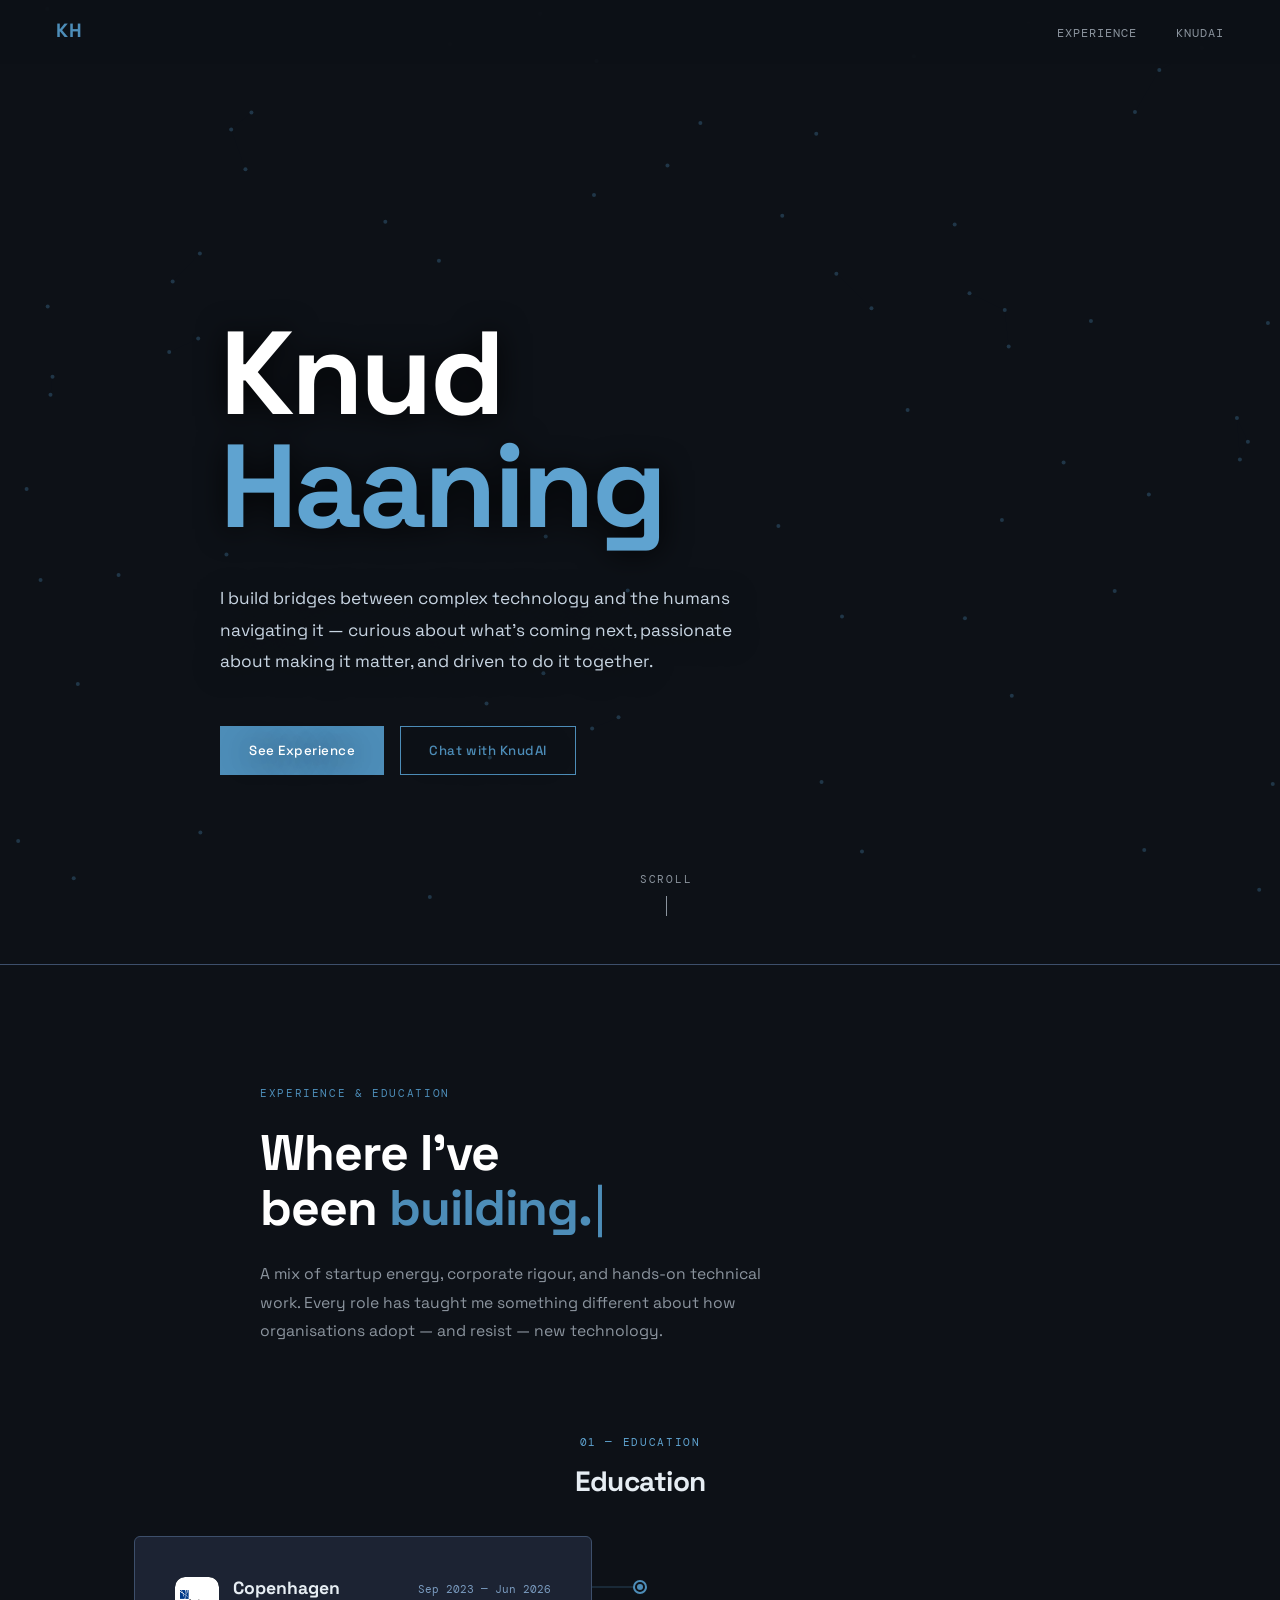
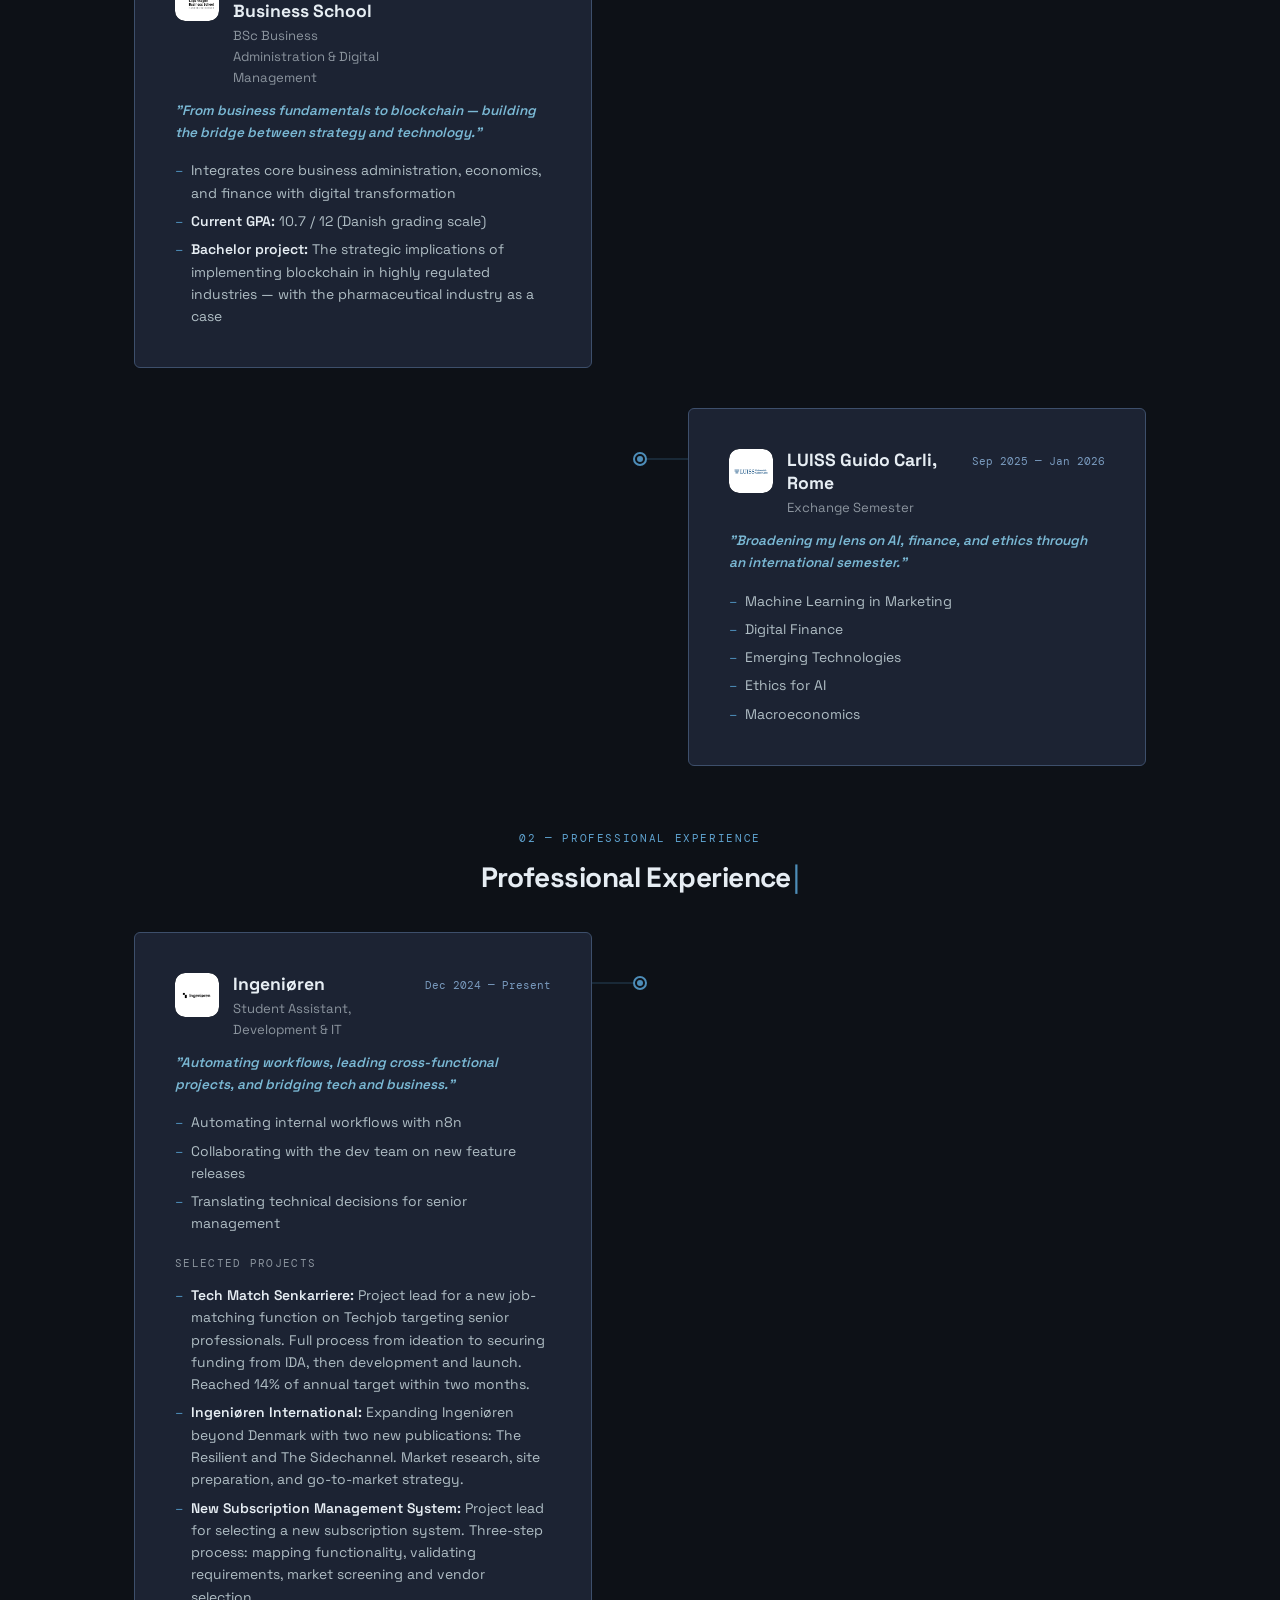
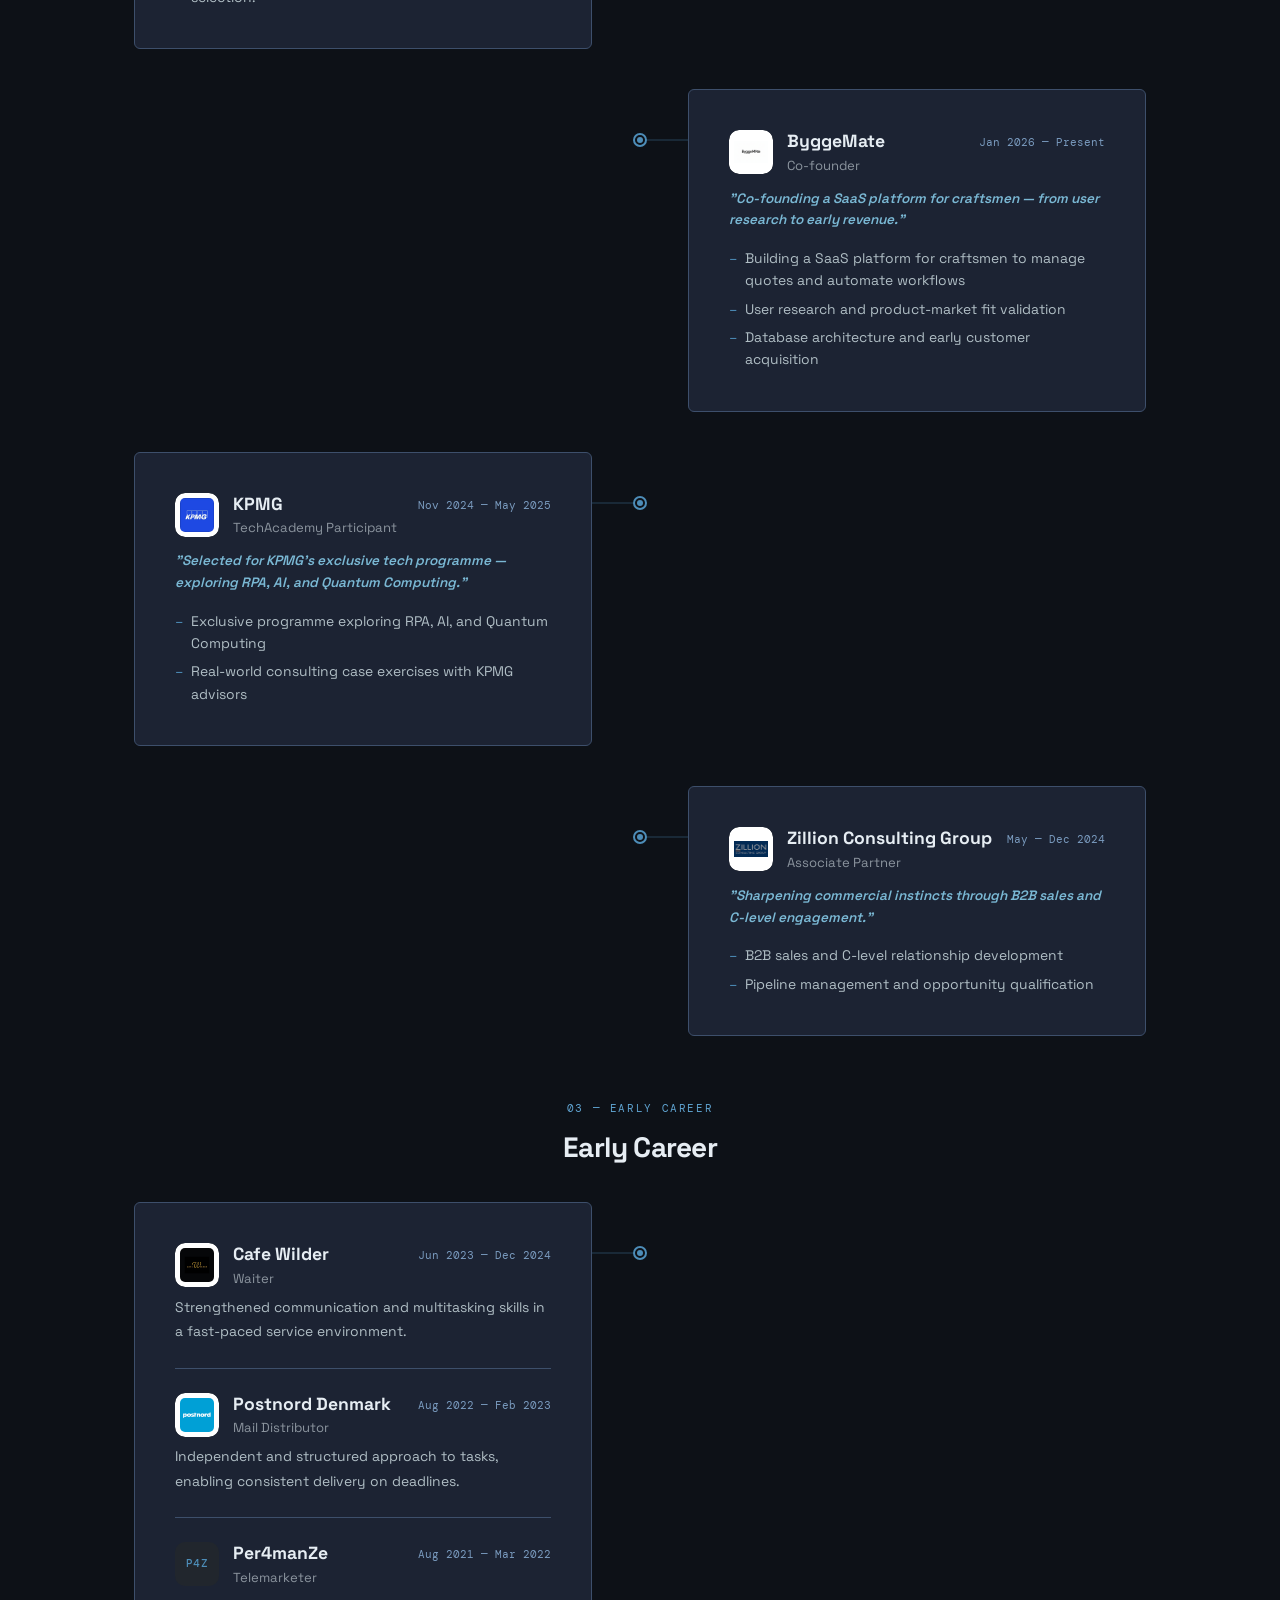
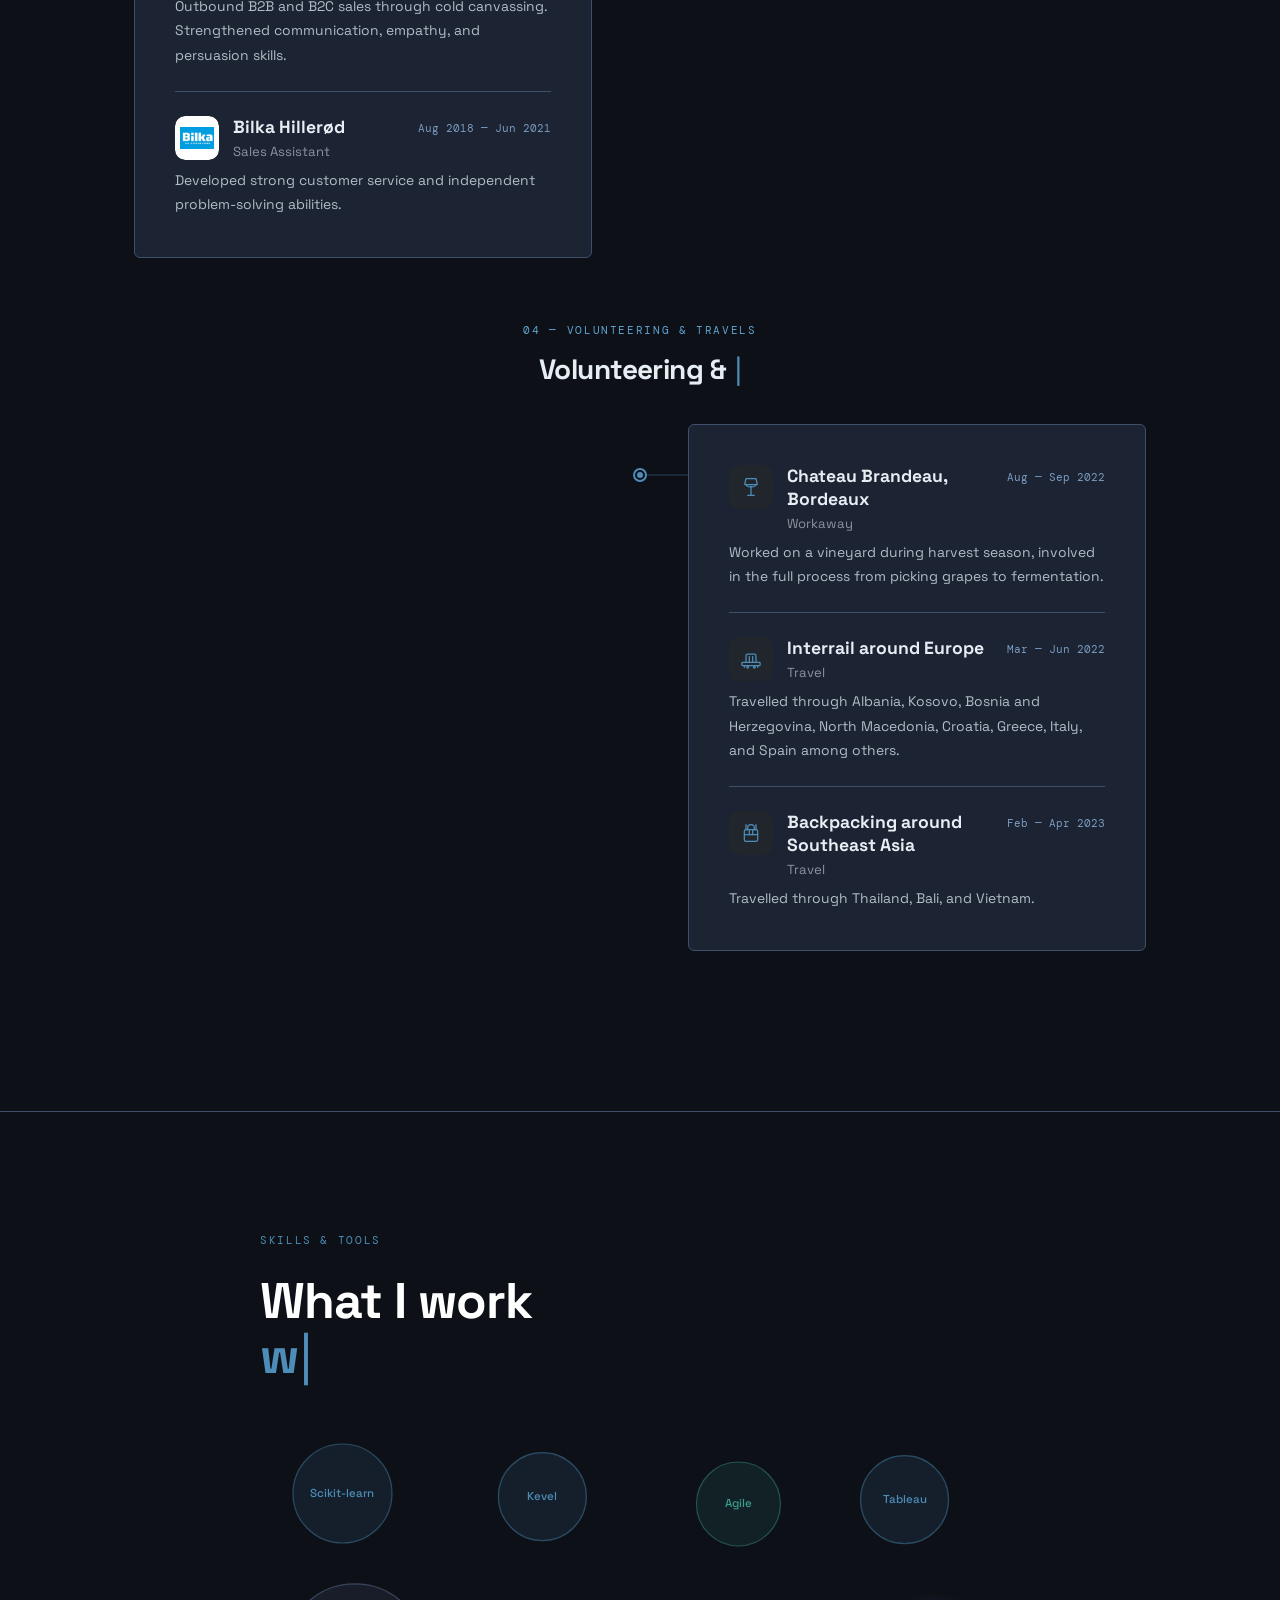
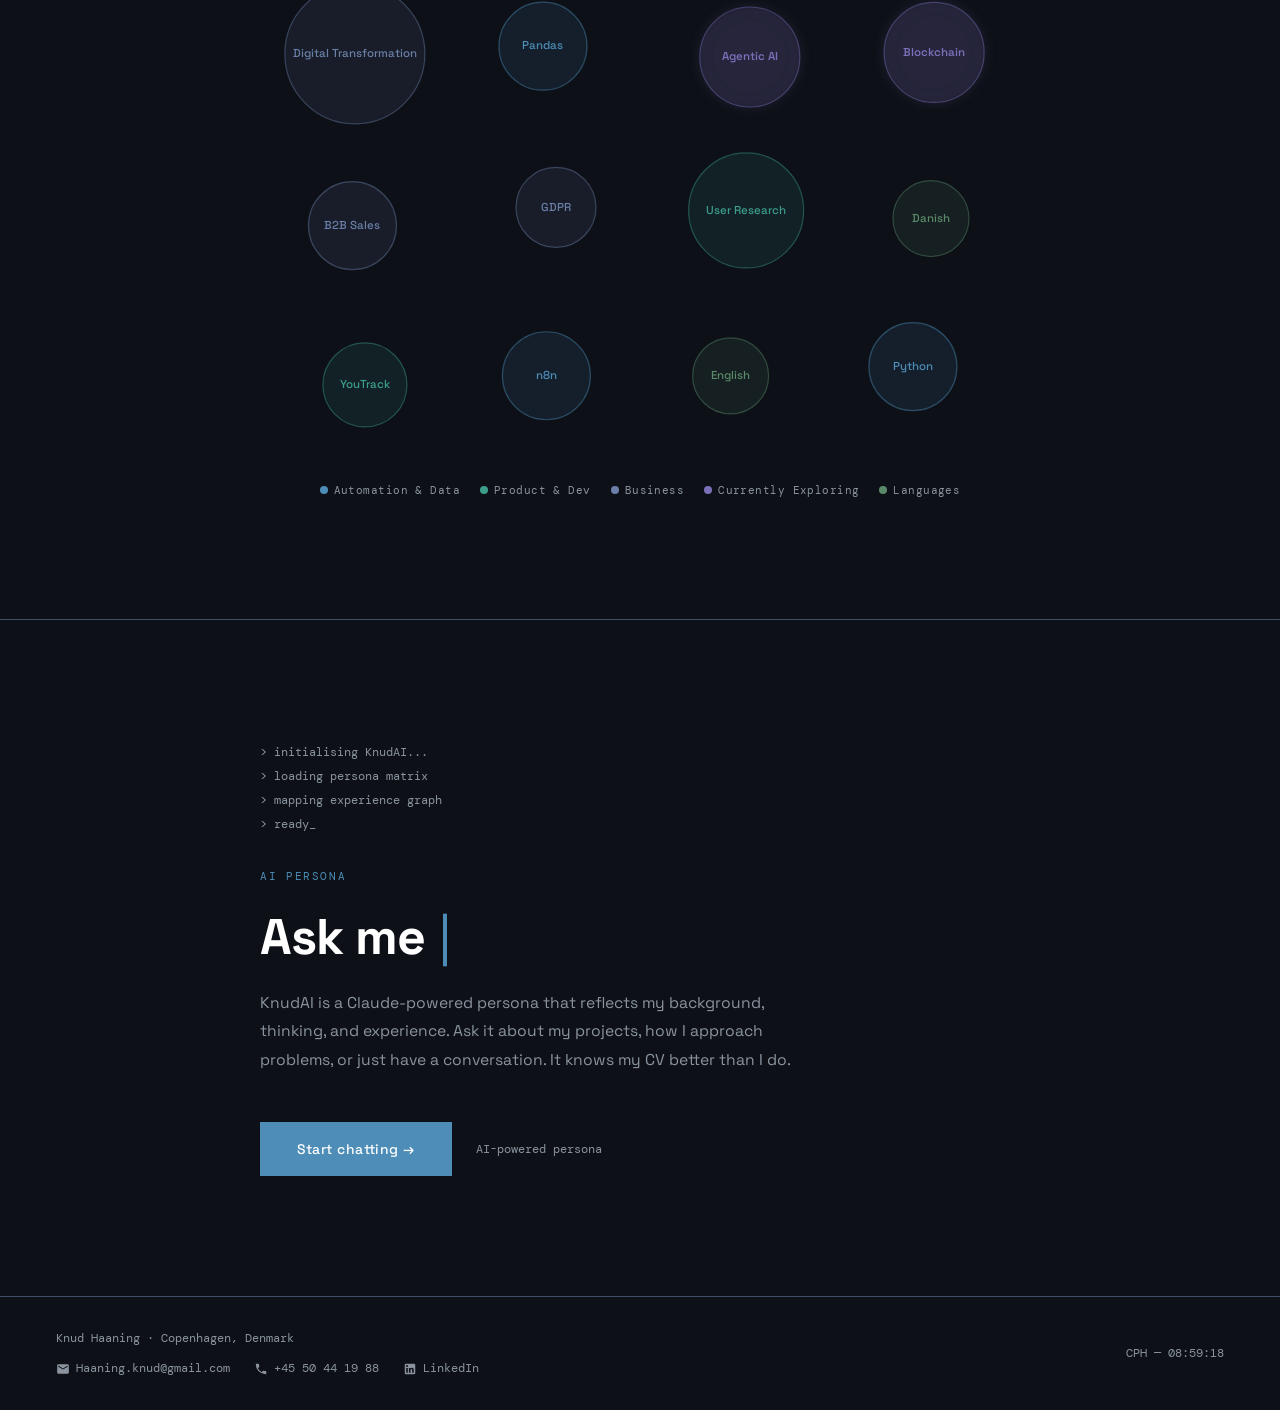
==== commit e1458554: "New changes" ====
--- a/index.html
+++ b/index.html
@@ -16,8 +16,8 @@
 
     :root {
       --bg:          #0d1117;
-      --card-bg:     #161b22;
-      --card-border: #30363d;
+      --card-bg:     #1c2333;
+      --card-border: #3d4f6b;
       --text:        #e6edf3;
       --muted:       #8b949e;
       --accent:      #4d8db8;
@@ -111,28 +111,31 @@
       font-weight: 700;
       line-height: 0.96;
       letter-spacing: -0.025em;
-      color: var(--text);
+      color: #ffffff;
       margin-bottom: 40px;
+      text-shadow: 0 2px 30px rgba(0, 0, 0, 0.9);
     }
     .hero-name em {
       font-style: normal;
-      color: var(--accent);
+      color: #5fa3d0;
       display: block;
     }
 
     .hero-desc {
       font-size: clamp(0.95rem, 1.5vw, 1.08rem);
       font-weight: 400;
-      color: var(--muted);
+      color: #c9d6e3;
       line-height: 1.82;
       max-width: 530px;
       margin: 0 0 48px;
+      text-shadow: 0 2px 30px rgba(0, 0, 0, 0.9);
     }
 
     .hero-actions {
       display: flex;
       gap: 16px;
       flex-wrap: wrap;
+      text-shadow: 0 2px 30px rgba(0, 0, 0, 0.9);
     }
 
     /* Scroll hint */
@@ -239,7 +242,7 @@
       font-weight: 700;
       letter-spacing: -0.02em;
       line-height: 1.1;
-      color: var(--text);
+      color: #ffffff;
       margin-bottom: 24px;
     }
     .section-heading em {
@@ -272,7 +275,7 @@
       width: 2px;
       height: 0;
       background: var(--accent);
-      opacity: 0.3;
+      opacity: 0.6;
       transform: translateX(-50%);
       z-index: 1;
     }
@@ -291,7 +294,7 @@
       font-weight: 400;
       letter-spacing: 0.15em;
       text-transform: uppercase;
-      color: var(--accent);
+      color: #5fa3d0;
       margin-bottom: 8px;
     }
 
@@ -420,7 +423,7 @@
     .tl-date {
       font-family: 'DM Mono', monospace;
       font-size: 0.68rem;
-      color: var(--muted);
+      color: #7a9bbf;
       font-weight: 400;
       white-space: nowrap;
       flex-shrink: 0;
@@ -431,15 +434,14 @@
       font-size: 0.85rem;
       font-weight: 600;
       font-style: italic;
-      color: var(--text);
-      opacity: 0.6;
+      color: #7ab8d4;
       margin: 12px 0 16px;
       line-height: 1.6;
     }
 
     .tl-desc {
       font-size: 0.87rem;
-      color: var(--muted);
+      color: #b0bec5;
       line-height: 1.75;
       font-weight: 400;
     }
@@ -486,6 +488,8 @@
       color: var(--accent);
     }
 
+    .tl-card strong, .tl-card b { color: #ffffff; }
+
     .exp-divider {
       border: none;
       border-top: 1px solid var(--card-border);
@@ -501,7 +505,7 @@
     }
     .exp-bullets li {
       font-size: 0.87rem;
-      color: var(--muted);
+      color: #b0bec5;
       line-height: 1.6;
       font-weight: 400;
       padding-left: 16px;
@@ -816,7 +820,7 @@
 
       <span class="section-label fade-up">Experience &amp; Education</span>
 
-      <h2 class="section-heading fade-up">
+      <h2 class="section-heading" id="tw-experience">
         Where I've<br>been <em>building.</em>
       </h2>
 
@@ -834,7 +838,7 @@
       <!-- ── 01 Education ── -->
       <div class="tl-section-heading">
         <span class="tl-num">01 — Education</span>
-        <h3 class="tl-section-title">Education</h3>
+        <h3 class="tl-section-title" id="tw-edu">Education</h3>
       </div>
 
       <!-- CBS — Left -->
@@ -886,7 +890,7 @@
       <!-- ── 02 Professional Experience ── -->
       <div class="tl-section-heading">
         <span class="tl-num">02 — Professional Experience</span>
-        <h3 class="tl-section-title">Professional Experience</h3>
+        <h3 class="tl-section-title" id="tw-pro">Professional Experience</h3>
       </div>
 
       <!-- Ingeniøren — Left -->
@@ -984,7 +988,7 @@
       <!-- ── 03 Early Career ── -->
       <div class="tl-section-heading">
         <span class="tl-num">03 — Early Career</span>
-        <h3 class="tl-section-title">Early Career</h3>
+        <h3 class="tl-section-title" id="tw-early">Early Career</h3>
       </div>
 
       <!-- Early Career — Left -->
@@ -1043,7 +1047,7 @@
       <!-- ── 04 Volunteering & Travels ── -->
       <div class="tl-section-heading">
         <span class="tl-num">04 — Volunteering &amp; Travels</span>
-        <h3 class="tl-section-title">Volunteering &amp; Travels</h3>
+        <h3 class="tl-section-title" id="tw-vol">Volunteering &amp; Travels</h3>
       </div>
 
       <!-- Volunteering — Right -->
@@ -1094,7 +1098,7 @@
   <section class="section skill-cloud-section" id="projects">
     <div class="section-inner">
       <span class="section-label fade-up">Skills &amp; Tools</span>
-      <h2 class="section-heading fade-up">
+      <h2 class="section-heading" id="tw-skills">
         What I work<br><em>with.</em>
       </h2>
     </div>
@@ -1129,7 +1133,7 @@
 
       <span class="section-label fade-up">AI Persona</span>
 
-      <h2 class="section-heading fade-up">
+      <h2 class="section-heading" id="tw-chat">
         Ask me anything —<br>through an <em>AI.</em>
       </h2>
 
@@ -1220,6 +1224,66 @@
       }
 
       requestAnimationFrame(() => requestAnimationFrame(tick));
+    })();
+
+    // ── Scroll-triggered typewriter for section & timeline headings ──
+    (function () {
+      if (window.matchMedia('(prefers-reduced-motion: reduce)').matches) return;
+
+      var targets = [
+        { id: 'tw-experience', plain: "Where I've\nbeen ", em: 'building.' },
+        { id: 'tw-skills',     plain: "What I work\n",     em: 'with.' },
+        { id: 'tw-chat',       plain: "Ask me anything \u2014\nthrough an ", em: 'AI.' },
+        { id: 'tw-edu',        plain: 'Education',         em: '' },
+        { id: 'tw-pro',        plain: 'Professional Experience', em: '' },
+        { id: 'tw-early',      plain: 'Early Career',      em: '' },
+        { id: 'tw-vol',        plain: 'Volunteering & Travels', em: '' }
+      ];
+
+      function esc(s) { return s.replace(/&/g, '&amp;'); }
+
+      function typewrite(el, plain, em) {
+        var total = plain.length + em.length;
+        var i = 0;
+        el.innerHTML = '';
+        el.style.opacity = '1';
+        function tick() {
+          if (i <= plain.length) {
+            el.innerHTML = esc(plain.slice(0, i)).replace(/\n/g, '<br>') + '<span class="tw-cursor">|</span>';
+          } else {
+            var j = i - plain.length;
+            el.innerHTML = esc(plain).replace(/\n/g, '<br>') + '<em>' + esc(em.slice(0, j)) + '<span class="tw-cursor">|</span></em>';
+          }
+          i++;
+          if (i <= total) {
+            setTimeout(tick, 55);
+          } else {
+            setTimeout(function () {
+              var c = el.querySelector('.tw-cursor');
+              if (c) c.classList.add('hidden');
+            }, 400);
+          }
+        }
+        tick();
+      }
+
+      var twIo = new IntersectionObserver(function (entries) {
+        entries.forEach(function (entry) {
+          if (!entry.isIntersecting) return;
+          twIo.unobserve(entry.target);
+          var t = entry.target._twData;
+          if (t) typewrite(entry.target, t.plain, t.em);
+        });
+      }, { threshold: 0.1 });
+
+      targets.forEach(function (t) {
+        var el = document.getElementById(t.id);
+        if (!el) return;
+        el.style.opacity = '0';
+        el.style.transition = 'opacity 0.2s ease';
+        el._twData = t;
+        twIo.observe(el);
+      });
     })();
 
     // ── Fade-in: all other .fade-up elements via IntersectionObserver ──────
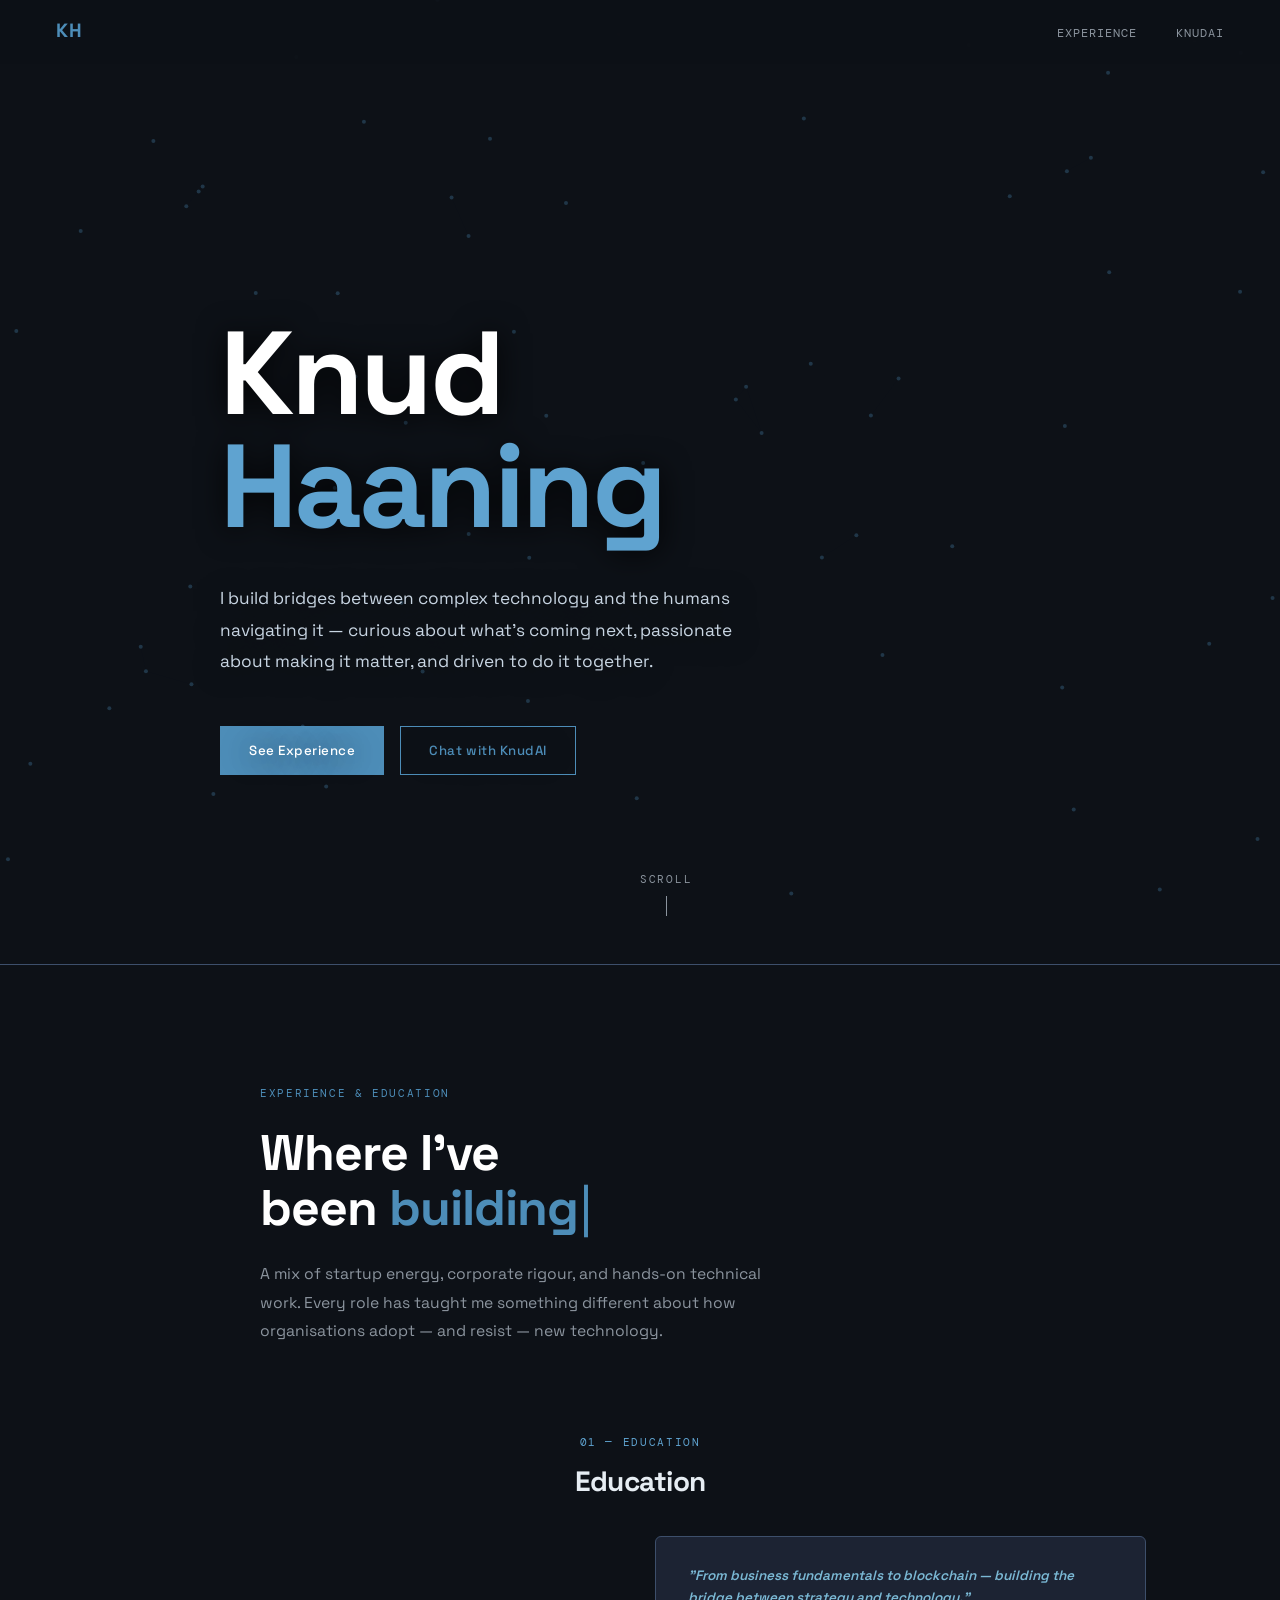
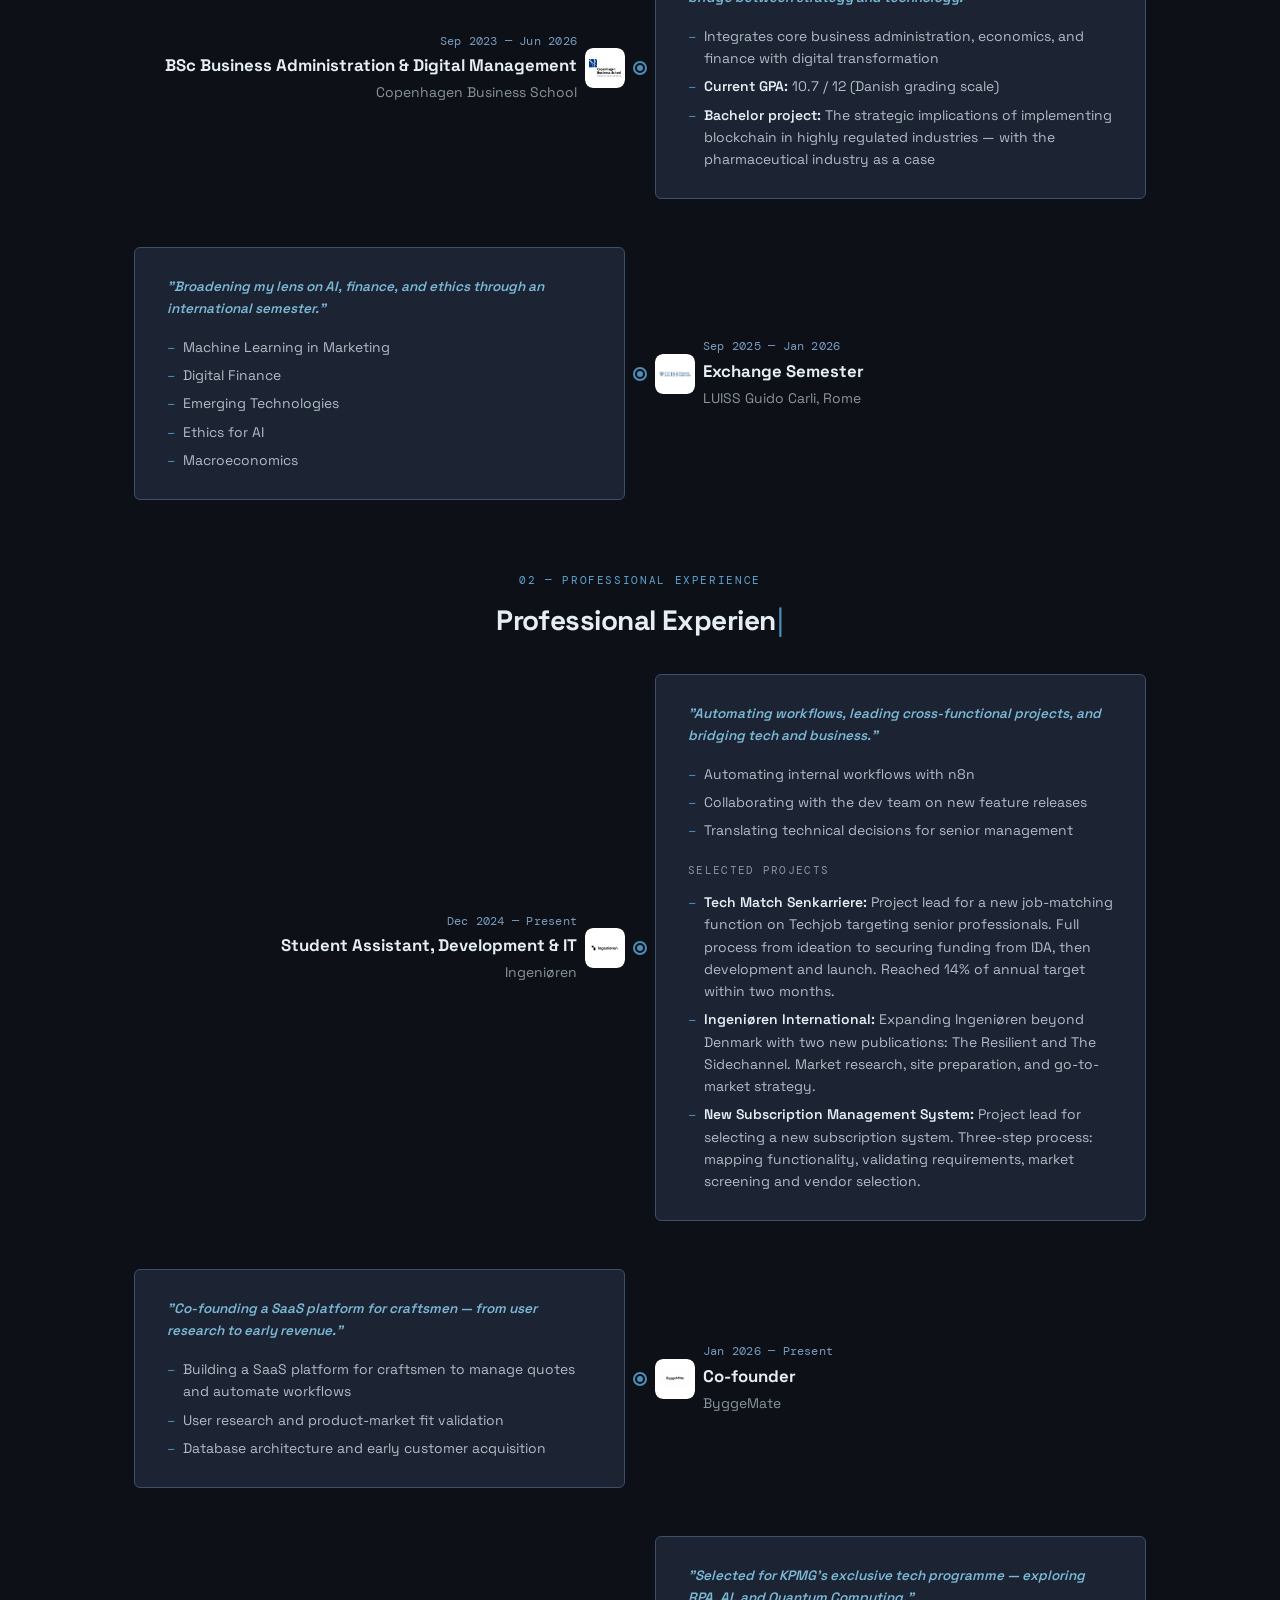
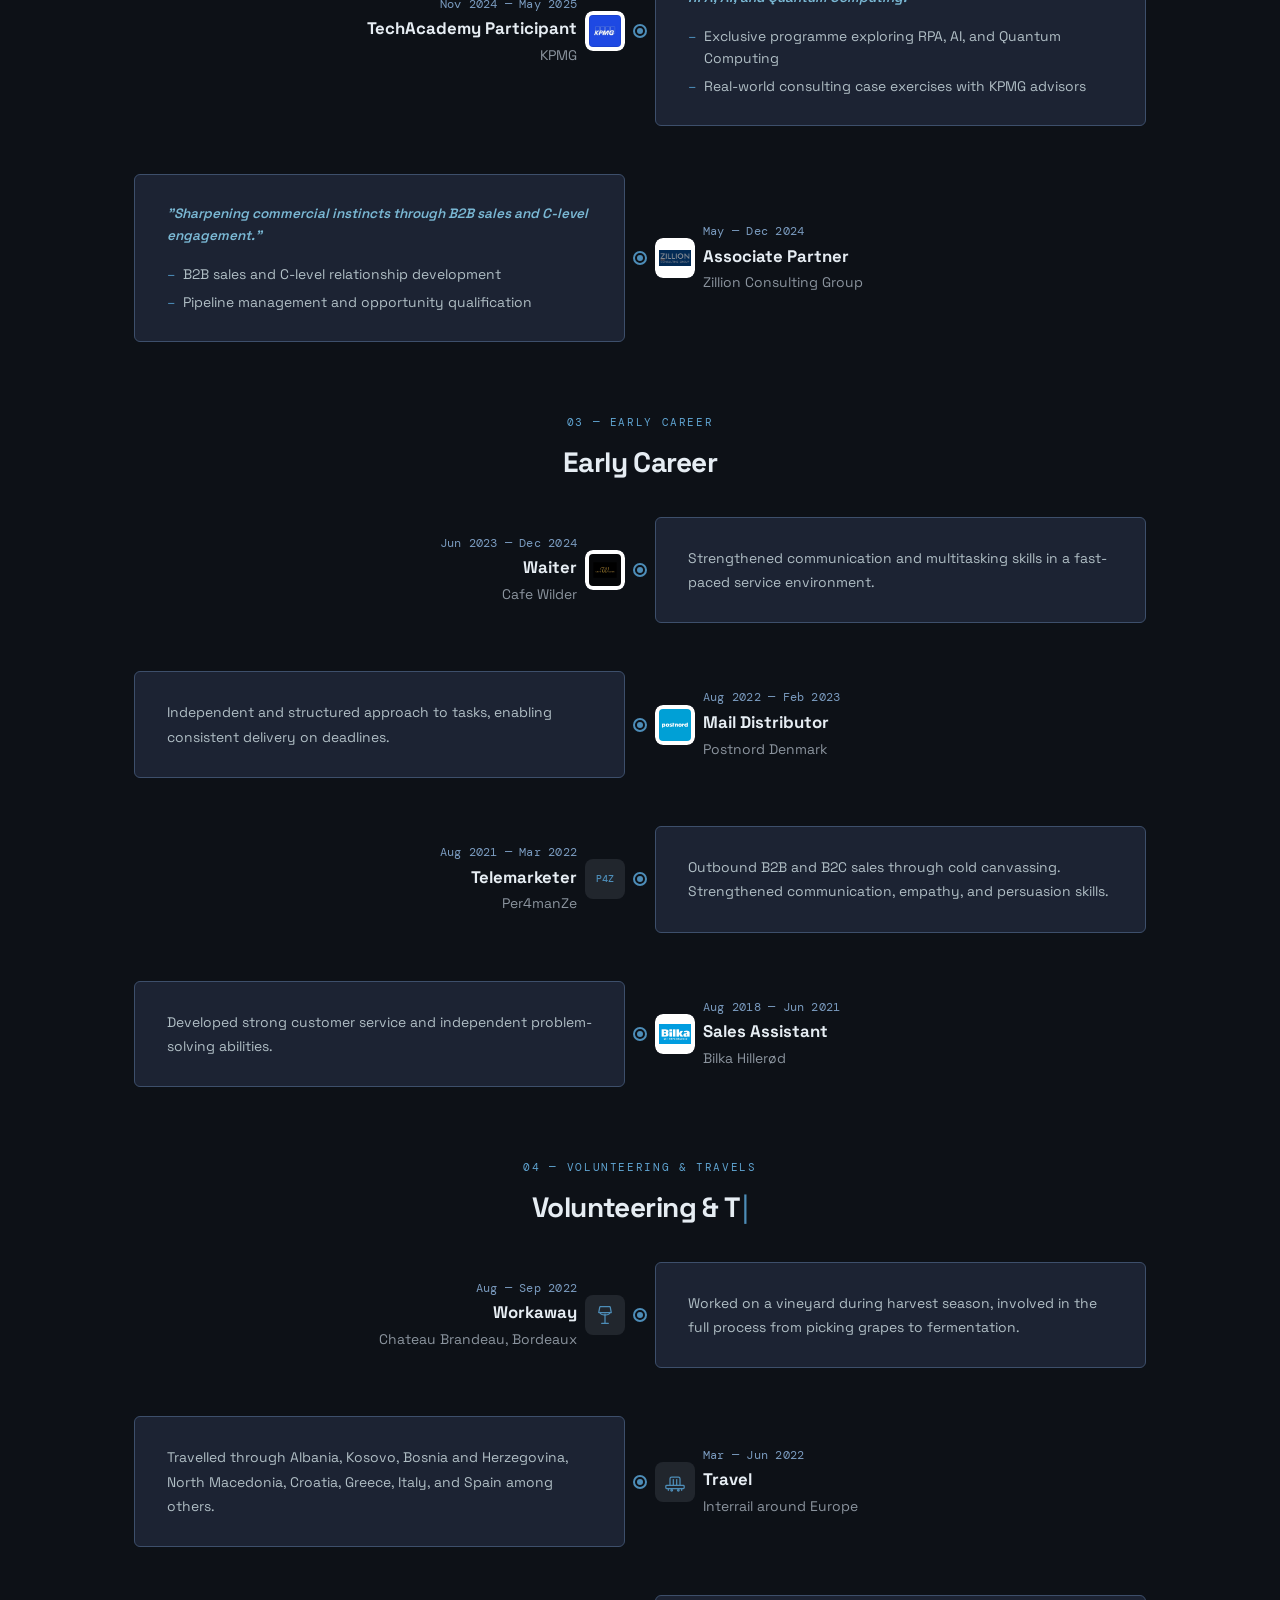
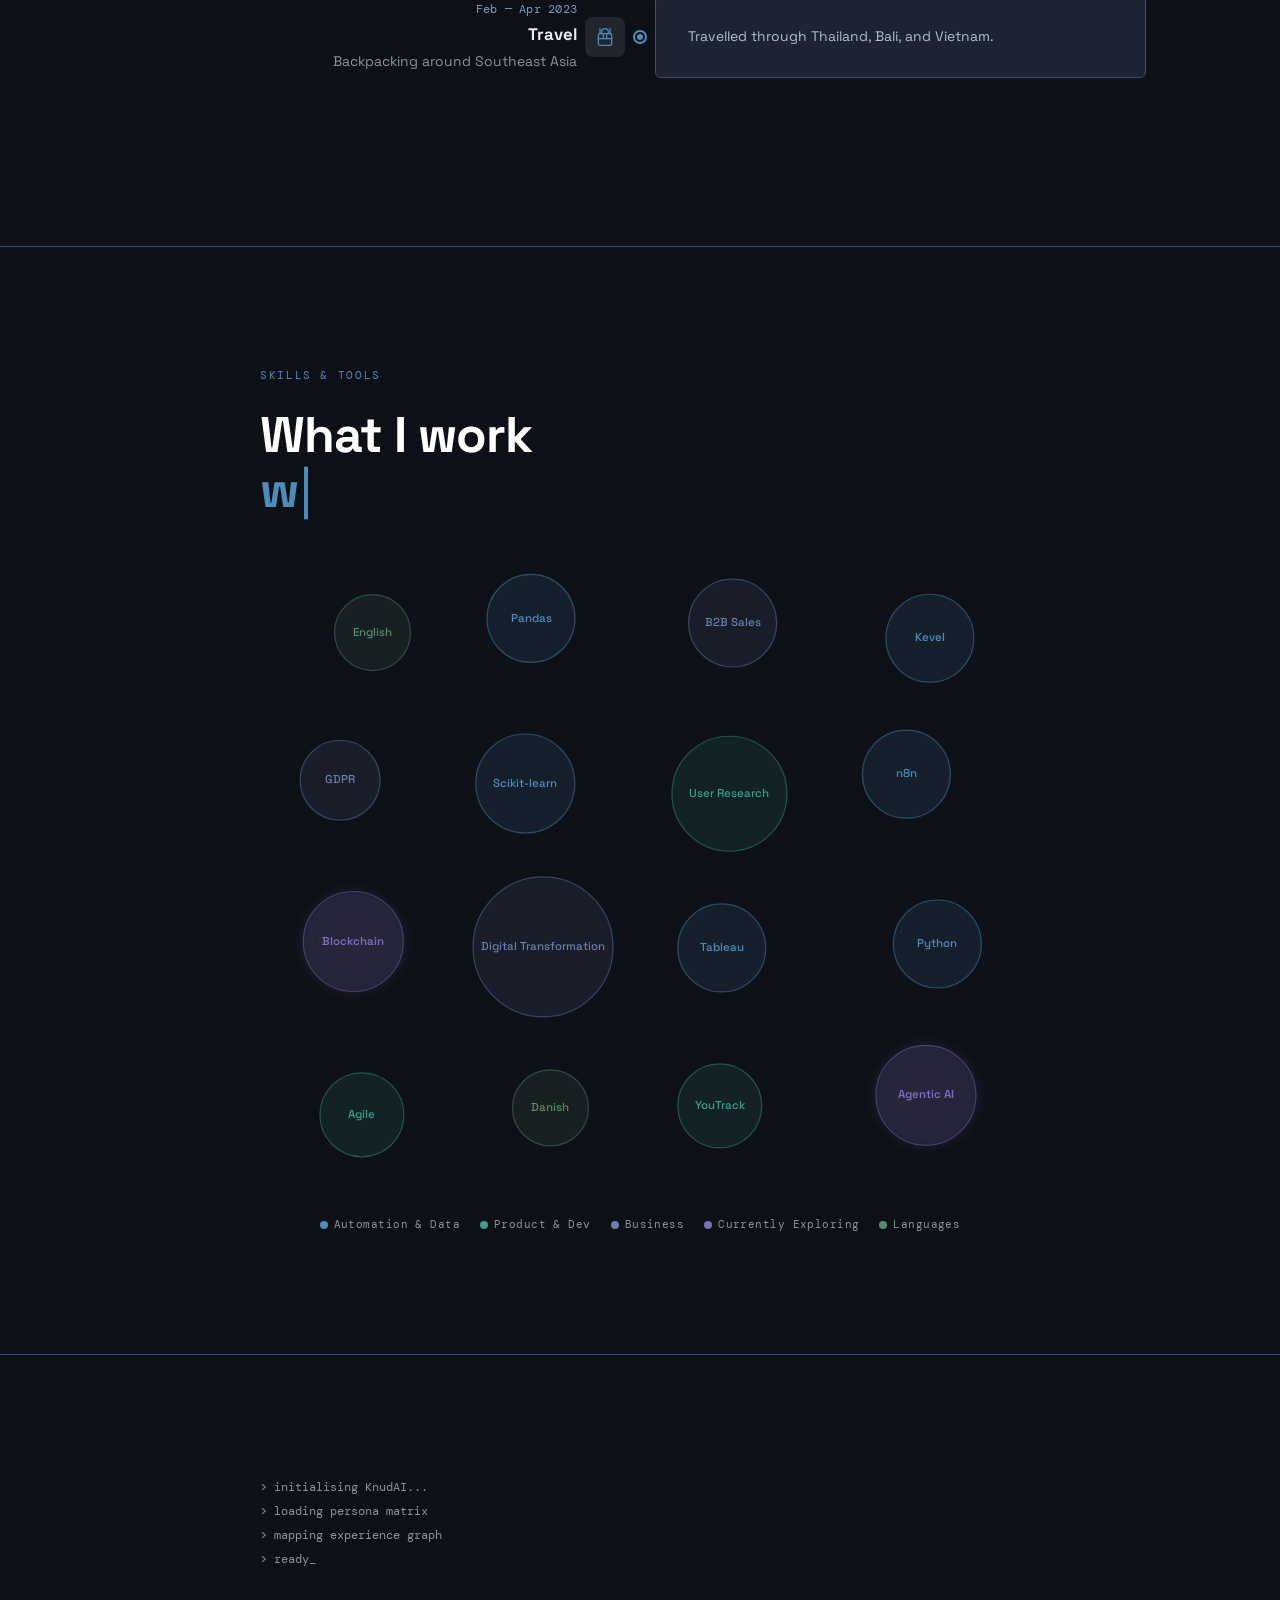
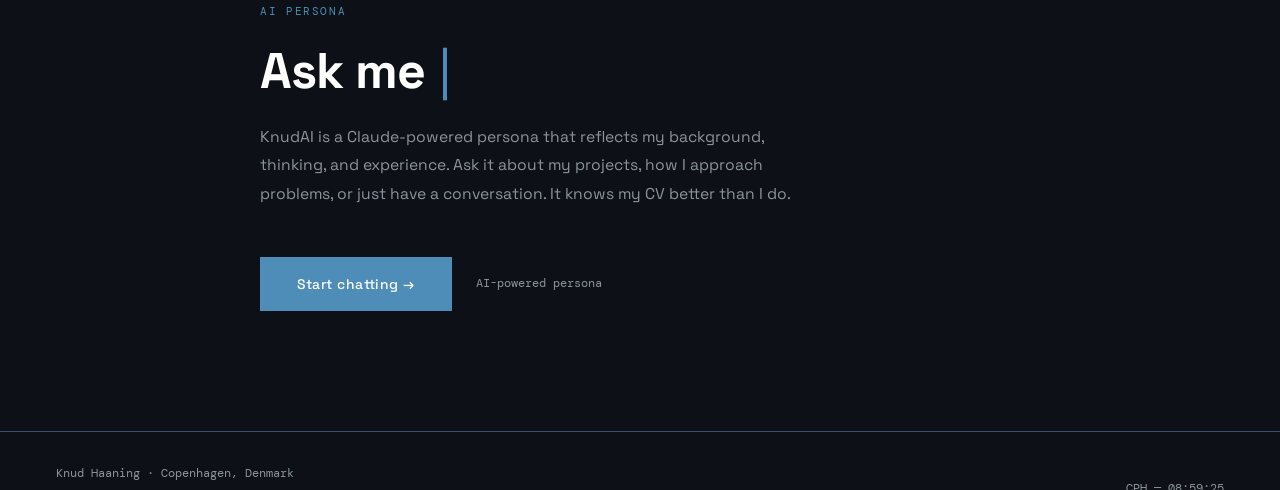
==== commit 7fda0e87: "New vchanges" ====
--- a/index.html
+++ b/index.html
@@ -306,44 +306,119 @@
       letter-spacing: -0.02em;
     }
 
-    .tl-item {
+    /* ── Timeline entry: 3-column grid ── */
+    .timeline-entry {
+      display: grid;
+      grid-template-columns: 1fr 40px 14px 40px 1fr;
+      gap: 0 8px;
+      align-items: center;
+      padding-bottom: 48px;
       position: relative;
-      width: 50%;
-      padding-bottom: 40px;
       opacity: 0;
-    }
-
-    .tl-item.tl-left {
-      padding-right: 48px;
-      transform: translateX(-60px);
+      transform: translateX(-50px);
       transition: opacity 0.7s cubic-bezier(0.22, 1, 0.36, 1), transform 0.7s cubic-bezier(0.22, 1, 0.36, 1);
     }
 
-    .tl-item.tl-right {
-      margin-left: 50%;
-      padding-left: 48px;
-      transform: translateX(60px);
-      transition: opacity 0.7s cubic-bezier(0.22, 1, 0.36, 1), transform 0.7s cubic-bezier(0.22, 1, 0.36, 1);
-    }
-
-    .tl-item.in {
+    .timeline-entry.reverse {
+      transform: translateX(50px);
+    }
+
+    .timeline-entry.in {
       opacity: 1;
       transform: translateX(0);
     }
 
-    /* Pulse dot */
-    .tl-dot {
-      position: absolute;
-      top: 44px;
+    /* Title info side */
+    .timeline-left {
+      display: flex;
+      flex-direction: column;
+      gap: 4px;
+    }
+
+    .timeline-entry:not(.reverse) .timeline-left {
+      grid-column: 1;
+      text-align: right;
+      align-items: flex-end;
+    }
+
+    .timeline-entry.reverse .timeline-left {
+      grid-column: 5;
+      text-align: left;
+      align-items: flex-start;
+    }
+
+    /* Explicit grid placement */
+    .timeline-entry .timeline-dot { grid-column: 3; }
+    .timeline-entry:not(.reverse) .entry-logo { grid-column: 2; }
+    .timeline-entry.reverse .entry-logo { grid-column: 4; }
+    .timeline-entry:not(.reverse) .timeline-right { grid-column: 4 / 6; }
+    .timeline-entry.reverse .timeline-right { grid-column: 1 / 3; }
+
+    .entry-logo {
+      width: 40px;
+      height: 40px;
+      border-radius: 8px;
+      background: #21262d;
+      display: flex;
+      align-items: center;
+      justify-content: center;
+      overflow: hidden;
+    }
+    .entry-logo img {
+      width: 100%;
+      height: 100%;
+      object-fit: contain;
+      padding: 4px;
+      border-radius: 8px;
+      background: #fff;
+    }
+    .entry-logo svg {
+      color: var(--accent);
+    }
+    .entry-logo-text {
+      font-family: 'DM Mono', monospace;
+      font-size: 0.62rem;
+      font-weight: 500;
+      color: var(--accent);
+      letter-spacing: 0.02em;
+    }
+
+    .entry-date {
+      font-family: 'DM Mono', monospace;
+      font-size: 0.72rem;
+      color: #7a9bbf;
+      font-weight: 400;
+      letter-spacing: 0.02em;
+    }
+
+    .entry-title {
+      font-family: 'Space Grotesk', sans-serif;
+      font-size: 1.05rem;
+      font-weight: 700;
+      color: var(--text);
+      line-height: 1.3;
+      margin: 0;
+    }
+
+    .entry-company {
+      font-size: 0.87rem;
+      color: var(--muted);
+      font-weight: 400;
+      margin: 0;
+    }
+
+    /* Center dot */
+    .timeline-dot {
       width: 14px;
       height: 14px;
       border-radius: 50%;
       background: var(--bg);
       border: 2px solid var(--accent);
+      position: relative;
       z-index: 3;
     }
 
-    .tl-dot::after {
+    .timeline-dot::after {
       content: '';
       position: absolute;
       inset: 2px;
@@ -353,7 +428,7 @@
       transition: opacity 0.3s ease;
     }
 
-    .tl-item.in .tl-dot::after {
+    .timeline-entry.in .timeline-dot::after {
       opacity: 1;
       animation: tlDotPulse 2s ease-in-out infinite;
     }
@@ -363,90 +438,39 @@
       50% { opacity: 1; transform: scale(1); }
     }
 
-    .tl-left .tl-dot { right: -7px; }
-    .tl-right .tl-dot { left: -7px; }
-
-    /* Connector */
-    .tl-connector {
-      position: absolute;
-      top: 50px;
-      height: 2px;
-      background: var(--accent);
-      opacity: 0.2;
-    }
-
-    .tl-left .tl-connector { right: 7px; width: 41px; }
-    .tl-right .tl-connector { left: 7px; width: 41px; }
-
-    /* Card */
-    .tl-card {
+    /* Card side */
+    .entry-card {
       background: var(--card-bg);
       border: 1px solid var(--card-border);
       border-radius: 6px;
-      padding: 40px;
-      max-width: 480px;
+      padding: 28px 32px;
       transition: box-shadow 0.2s ease, border-color 0.2s ease, transform 0.2s ease;
     }
 
-    .tl-left .tl-card { margin-left: auto; }
-
-    .tl-card:hover {
+    .entry-card:hover {
       transform: translateY(-4px);
       border-color: var(--accent);
       box-shadow: 0 8px 32px var(--accent-glow);
     }
 
-    /* Card header */
-    .tl-card-header {
-      display: flex;
-      align-items: flex-start;
-      gap: 14px;
-      margin-bottom: 6px;
-    }
-
-    .tl-card-info { flex: 1; min-width: 0; }
-
-    .tl-company {
-      font-size: 1.1rem;
-      font-weight: 700;
-      color: var(--text);
-      line-height: 1.3;
-    }
-
-    .tl-role {
-      font-size: 0.82rem;
-      color: var(--muted);
-      font-weight: 400;
-      margin-top: 2px;
-    }
-
-    .tl-date {
-      font-family: 'DM Mono', monospace;
-      font-size: 0.68rem;
-      color: #7a9bbf;
-      font-weight: 400;
-      white-space: nowrap;
-      flex-shrink: 0;
-      padding-top: 4px;
-    }
-
-    .tl-tagline {
+    .entry-tagline {
       font-size: 0.85rem;
       font-weight: 600;
       font-style: italic;
       color: #7ab8d4;
-      margin: 12px 0 16px;
+      margin: 0 0 16px;
       line-height: 1.6;
     }
 
-    .tl-desc {
+    .entry-desc {
       font-size: 0.87rem;
       color: #b0bec5;
       line-height: 1.75;
       font-weight: 400;
-    }
-
-    .tl-sub-heading {
+      margin: 0;
+    }
+
+    .entry-sub-heading {
       font-family: 'DM Mono', monospace;
       font-size: 0.68rem;
       font-weight: 400;
@@ -488,7 +512,7 @@
       color: var(--accent);
     }
 
-    .tl-card strong, .tl-card b { color: #ffffff; }
+    .entry-card strong, .entry-card b { color: #ffffff; }
 
     .exp-divider {
       border: none;
@@ -754,15 +778,39 @@
       .footer-contact  { justify-content: center; }
       /* Timeline mobile */
       .timeline { padding: 0; }
-      .timeline-line { left: 8px; transform: none; }
+      .timeline-line { left: 7px; transform: none; }
       .tl-section-heading { text-align: left; padding-left: 32px; }
-      .tl-item { width: 100%; }
-      .tl-item.tl-left { padding-right: 0; padding-left: 40px; transform: translateX(-40px); }
-      .tl-item.tl-right { margin-left: 0; padding-left: 40px; transform: translateX(-40px); }
-      .tl-left .tl-dot, .tl-right .tl-dot { left: 1px; right: auto; }
-      .tl-left .tl-connector, .tl-right .tl-connector { left: 15px; right: auto; width: 25px; }
-      .tl-left .tl-card { margin-left: 0; }
-      .tl-card { max-width: none; padding: 24px; }
+      .timeline-entry,
+      .timeline-entry.reverse {
+        grid-template-columns: 14px 1fr;
+        gap: 8px 20px;
+        align-items: start;
+        transform: translateY(30px);
+      }
+      .timeline-entry:not(.reverse) .timeline-dot,
+      .timeline-entry.reverse .timeline-dot {
+        grid-column: 1;
+        grid-row: 1 / -1;
+        margin-top: 4px;
+      }
+      .timeline-entry:not(.reverse) .entry-logo,
+      .timeline-entry.reverse .entry-logo {
+        grid-column: 2;
+        grid-row: 1;
+      }
+      .timeline-entry:not(.reverse) .timeline-left,
+      .timeline-entry.reverse .timeline-left {
+        grid-column: 2;
+        grid-row: 2;
+        text-align: left;
+        align-items: flex-start;
+      }
+      .timeline-entry:not(.reverse) .timeline-right,
+      .timeline-entry.reverse .timeline-right {
+        grid-column: 2;
+        grid-row: 3;
+      }
+      .entry-card { padding: 20px 24px; }
     }
 
     @media (max-width: 480px) {
@@ -774,7 +822,7 @@
 
     @media (prefers-reduced-motion: reduce) {
       .fade-up { transform: none; transition-duration: 0.4s; }
-      .tl-item.tl-left, .tl-item.tl-right { transform: none; transition-duration: 0.4s; }
+      .timeline-entry, .timeline-entry.reverse { transform: none; transition-duration: 0.4s; }
     }
   </style>
 </head>
@@ -841,49 +889,47 @@
         <h3 class="tl-section-title" id="tw-edu">Education</h3>
       </div>
 
-      <!-- CBS — Left -->
-      <div class="tl-item tl-left">
-        <div class="tl-dot"></div>
-        <div class="tl-connector"></div>
-        <div class="tl-card">
-          <div class="tl-card-header">
-            <div class="exp-logo"><img src="Logos/Logo_CopenhagenBusinessSchool.svg.png" alt="CBS" /></div>
-            <div class="tl-card-info">
-              <p class="tl-company">Copenhagen Business School</p>
-              <p class="tl-role">BSc Business Administration &amp; Digital Management</p>
-            </div>
-            <span class="tl-date">Sep 2023 — Jun 2026</span>
+      <!-- CBS -->
+      <div class="timeline-entry">
+        <div class="timeline-left">
+          <span class="entry-date">Sep 2023 — Jun 2026</span>
+          <h4 class="entry-title">BSc Business Administration &amp; Digital Management</h4>
+          <p class="entry-company">Copenhagen Business School</p>
+        </div>
+        <div class="entry-logo"><img src="Logos/Logo_CopenhagenBusinessSchool.svg.png" alt="CBS" /></div>
+        <div class="timeline-dot"></div>
+        <div class="timeline-right">
+          <div class="entry-card">
+            <p class="entry-tagline">"From business fundamentals to blockchain — building the bridge between strategy and technology."</p>
+            <ul class="exp-bullets">
+              <li>Integrates core business administration, economics, and finance with digital transformation</li>
+              <li><strong>Current GPA:</strong> 10.7 / 12 (Danish grading scale)</li>
+              <li><strong>Bachelor project:</strong> The strategic implications of implementing blockchain in highly regulated industries — with the pharmaceutical industry as a case</li>
+            </ul>
           </div>
-          <p class="tl-tagline">"From business fundamentals to blockchain — building the bridge between strategy and technology."</p>
-          <ul class="exp-bullets">
-            <li>Integrates core business administration, economics, and finance with digital transformation</li>
-            <li><strong>Current GPA:</strong> 10.7 / 12 (Danish grading scale)</li>
-            <li><strong>Bachelor project:</strong> The strategic implications of implementing blockchain in highly regulated industries — with the pharmaceutical industry as a case</li>
-          </ul>
-        </div>
-      </div>
-
-      <!-- LUISS — Right -->
-      <div class="tl-item tl-right">
-        <div class="tl-dot"></div>
-        <div class="tl-connector"></div>
-        <div class="tl-card">
-          <div class="tl-card-header">
-            <div class="exp-logo"><img src="Logos/LUISS-Guido-Carli-Italy-logo.png" alt="LUISS" /></div>
-            <div class="tl-card-info">
-              <p class="tl-company">LUISS Guido Carli, Rome</p>
-              <p class="tl-role">Exchange Semester</p>
-            </div>
-            <span class="tl-date">Sep 2025 — Jan 2026</span>
+        </div>
+      </div>
+
+      <!-- LUISS -->
+      <div class="timeline-entry reverse">
+        <div class="timeline-right">
+          <div class="entry-card">
+            <p class="entry-tagline">"Broadening my lens on AI, finance, and ethics through an international semester."</p>
+            <ul class="exp-bullets">
+              <li>Machine Learning in Marketing</li>
+              <li>Digital Finance</li>
+              <li>Emerging Technologies</li>
+              <li>Ethics for AI</li>
+              <li>Macroeconomics</li>
+            </ul>
           </div>
-          <p class="tl-tagline">"Broadening my lens on AI, finance, and ethics through an international semester."</p>
-          <ul class="exp-bullets">
-            <li>Machine Learning in Marketing</li>
-            <li>Digital Finance</li>
-            <li>Emerging Technologies</li>
-            <li>Ethics for AI</li>
-            <li>Macroeconomics</li>
-          </ul>
+        </div>
+        <div class="timeline-dot"></div>
+        <div class="entry-logo"><img src="Logos/LUISS-Guido-Carli-Italy-logo.png" alt="LUISS" /></div>
+        <div class="timeline-left">
+          <span class="entry-date">Sep 2025 — Jan 2026</span>
+          <h4 class="entry-title">Exchange Semester</h4>
+          <p class="entry-company">LUISS Guido Carli, Rome</p>
         </div>
       </div>
 
@@ -893,95 +939,91 @@
         <h3 class="tl-section-title" id="tw-pro">Professional Experience</h3>
       </div>
 
-      <!-- Ingeniøren — Left -->
-      <div class="tl-item tl-left">
-        <div class="tl-dot"></div>
-        <div class="tl-connector"></div>
-        <div class="tl-card">
-          <div class="tl-card-header">
-            <div class="exp-logo"><img src="Logos/Ing-sort - logo.svg" alt="Ingeniøren" /></div>
-            <div class="tl-card-info">
-              <p class="tl-company">Ingeniøren</p>
-              <p class="tl-role">Student Assistant, Development &amp; IT</p>
-            </div>
-            <span class="tl-date">Dec 2024 — Present</span>
+      <!-- Ingeniøren -->
+      <div class="timeline-entry">
+        <div class="timeline-left">
+          <span class="entry-date">Dec 2024 — Present</span>
+          <h4 class="entry-title">Student Assistant, Development &amp; IT</h4>
+          <p class="entry-company">Ingeniøren</p>
+        </div>
+        <div class="entry-logo"><img src="Logos/Ing-sort - logo.svg" alt="Ingeniøren" /></div>
+        <div class="timeline-dot"></div>
+        <div class="timeline-right">
+          <div class="entry-card">
+            <p class="entry-tagline">"Automating workflows, leading cross-functional projects, and bridging tech and business."</p>
+            <ul class="exp-bullets">
+              <li>Automating internal workflows with n8n</li>
+              <li>Collaborating with the dev team on new feature releases</li>
+              <li>Translating technical decisions for senior management</li>
+            </ul>
+            <h4 class="entry-sub-heading">Selected Projects</h4>
+            <ul class="exp-bullets">
+              <li><strong>Tech Match Senkarriere:</strong> Project lead for a new job-matching function on Techjob targeting senior professionals. Full process from ideation to securing funding from IDA, then development and launch. Reached 14% of annual target within two months.</li>
+              <li><strong>Ingeniøren International:</strong> Expanding Ingeniøren beyond Denmark with two new publications: The Resilient and The Sidechannel. Market research, site preparation, and go-to-market strategy.</li>
+              <li><strong>New Subscription Management System:</strong> Project lead for selecting a new subscription system. Three-step process: mapping functionality, validating requirements, market screening and vendor selection.</li>
+            </ul>
           </div>
-          <p class="tl-tagline">"Automating workflows, leading cross-functional projects, and bridging tech and business."</p>
-          <ul class="exp-bullets">
-            <li>Automating internal workflows with n8n</li>
-            <li>Collaborating with the dev team on new feature releases</li>
-            <li>Translating technical decisions for senior management</li>
-          </ul>
-          <h4 class="tl-sub-heading">Selected Projects</h4>
-          <ul class="exp-bullets">
-            <li><strong>Tech Match Senkarriere:</strong> Project lead for a new job-matching function on Techjob targeting senior professionals. Full process from ideation to securing funding from IDA, then development and launch. Reached 14% of annual target within two months.</li>
-            <li><strong>Ingeniøren International:</strong> Expanding Ingeniøren beyond Denmark with two new publications: The Resilient and The Sidechannel. Market research, site preparation, and go-to-market strategy.</li>
-            <li><strong>New Subscription Management System:</strong> Project lead for selecting a new subscription system. Three-step process: mapping functionality, validating requirements, market screening and vendor selection.</li>
-          </ul>
-        </div>
-      </div>
-
-      <!-- ByggeMate — Right -->
-      <div class="tl-item tl-right">
-        <div class="tl-dot"></div>
-        <div class="tl-connector"></div>
-        <div class="tl-card">
-          <div class="tl-card-header">
-            <div class="exp-logo"><img src="Logos/ByggeMate-logo-sort.png" alt="ByggeMate" /></div>
-            <div class="tl-card-info">
-              <p class="tl-company">ByggeMate</p>
-              <p class="tl-role">Co-founder</p>
-            </div>
-            <span class="tl-date">Jan 2026 — Present</span>
+        </div>
+      </div>
+
+      <!-- ByggeMate -->
+      <div class="timeline-entry reverse">
+        <div class="timeline-right">
+          <div class="entry-card">
+            <p class="entry-tagline">"Co-founding a SaaS platform for craftsmen — from user research to early revenue."</p>
+            <ul class="exp-bullets">
+              <li>Building a SaaS platform for craftsmen to manage quotes and automate workflows</li>
+              <li>User research and product-market fit validation</li>
+              <li>Database architecture and early customer acquisition</li>
+            </ul>
           </div>
-          <p class="tl-tagline">"Co-founding a SaaS platform for craftsmen — from user research to early revenue."</p>
-          <ul class="exp-bullets">
-            <li>Building a SaaS platform for craftsmen to manage quotes and automate workflows</li>
-            <li>User research and product-market fit validation</li>
-            <li>Database architecture and early customer acquisition</li>
-          </ul>
-        </div>
-      </div>
-
-      <!-- KPMG — Left -->
-      <div class="tl-item tl-left">
-        <div class="tl-dot"></div>
-        <div class="tl-connector"></div>
-        <div class="tl-card">
-          <div class="tl-card-header">
-            <div class="exp-logo"><img src="Logos/kpmg_denmark_logo.jpg" alt="KPMG" /></div>
-            <div class="tl-card-info">
-              <p class="tl-company">KPMG</p>
-              <p class="tl-role">TechAcademy Participant</p>
-            </div>
-            <span class="tl-date">Nov 2024 — May 2025</span>
+        </div>
+        <div class="timeline-dot"></div>
+        <div class="entry-logo"><img src="Logos/ByggeMate-logo-sort.png" alt="ByggeMate" /></div>
+        <div class="timeline-left">
+          <span class="entry-date">Jan 2026 — Present</span>
+          <h4 class="entry-title">Co-founder</h4>
+          <p class="entry-company">ByggeMate</p>
+        </div>
+      </div>
+
+      <!-- KPMG -->
+      <div class="timeline-entry">
+        <div class="timeline-left">
+          <span class="entry-date">Nov 2024 — May 2025</span>
+          <h4 class="entry-title">TechAcademy Participant</h4>
+          <p class="entry-company">KPMG</p>
+        </div>
+        <div class="entry-logo"><img src="Logos/kpmg_denmark_logo.jpg" alt="KPMG" /></div>
+        <div class="timeline-dot"></div>
+        <div class="timeline-right">
+          <div class="entry-card">
+            <p class="entry-tagline">"Selected for KPMG's exclusive tech programme — exploring RPA, AI, and Quantum Computing."</p>
+            <ul class="exp-bullets">
+              <li>Exclusive programme exploring RPA, AI, and Quantum Computing</li>
+              <li>Real-world consulting case exercises with KPMG advisors</li>
+            </ul>
           </div>
-          <p class="tl-tagline">"Selected for KPMG's exclusive tech programme — exploring RPA, AI, and Quantum Computing."</p>
-          <ul class="exp-bullets">
-            <li>Exclusive programme exploring RPA, AI, and Quantum Computing</li>
-            <li>Real-world consulting case exercises with KPMG advisors</li>
-          </ul>
-        </div>
-      </div>
-
-      <!-- Zillion — Right -->
-      <div class="tl-item tl-right">
-        <div class="tl-dot"></div>
-        <div class="tl-connector"></div>
-        <div class="tl-card">
-          <div class="tl-card-header">
-            <div class="exp-logo"><img src="Logos/zillion_consulting_group.png" alt="Zillion" /></div>
-            <div class="tl-card-info">
-              <p class="tl-company">Zillion Consulting Group</p>
-              <p class="tl-role">Associate Partner</p>
-            </div>
-            <span class="tl-date">May — Dec 2024</span>
+        </div>
+      </div>
+
+      <!-- Zillion -->
+      <div class="timeline-entry reverse">
+        <div class="timeline-right">
+          <div class="entry-card">
+            <p class="entry-tagline">"Sharpening commercial instincts through B2B sales and C-level engagement."</p>
+            <ul class="exp-bullets">
+              <li>B2B sales and C-level relationship development</li>
+              <li>Pipeline management and opportunity qualification</li>
+            </ul>
           </div>
-          <p class="tl-tagline">"Sharpening commercial instincts through B2B sales and C-level engagement."</p>
-          <ul class="exp-bullets">
-            <li>B2B sales and C-level relationship development</li>
-            <li>Pipeline management and opportunity qualification</li>
-          </ul>
+        </div>
+        <div class="timeline-dot"></div>
+        <div class="entry-logo"><img src="Logos/zillion_consulting_group.png" alt="Zillion" /></div>
+        <div class="timeline-left">
+          <span class="entry-date">May — Dec 2024</span>
+          <h4 class="entry-title">Associate Partner</h4>
+          <p class="entry-company">Zillion Consulting Group</p>
         </div>
       </div>
 
@@ -991,56 +1033,67 @@
         <h3 class="tl-section-title" id="tw-early">Early Career</h3>
       </div>
 
-      <!-- Early Career — Left -->
-      <div class="tl-item tl-left">
-        <div class="tl-dot"></div>
-        <div class="tl-connector"></div>
-        <div class="tl-card">
-          <div class="tl-card-header">
-            <div class="exp-logo"><img src="Logos/cafe_wilder_logo.jpg" alt="Cafe Wilder" /></div>
-            <div class="tl-card-info">
-              <p class="tl-company">Cafe Wilder</p>
-              <p class="tl-role">Waiter</p>
-            </div>
-            <span class="tl-date">Jun 2023 — Dec 2024</span>
+      <!-- Cafe Wilder -->
+      <div class="timeline-entry">
+        <div class="timeline-left">
+          <span class="entry-date">Jun 2023 — Dec 2024</span>
+          <h4 class="entry-title">Waiter</h4>
+          <p class="entry-company">Cafe Wilder</p>
+        </div>
+        <div class="entry-logo"><img src="Logos/cafe_wilder_logo.jpg" alt="Cafe Wilder" /></div>
+        <div class="timeline-dot"></div>
+        <div class="timeline-right">
+          <div class="entry-card">
+            <p class="entry-desc">Strengthened communication and multitasking skills in a fast-paced service environment.</p>
           </div>
-          <p class="tl-desc">Strengthened communication and multitasking skills in a fast-paced service environment.</p>
-
-          <hr class="exp-divider" />
-
-          <div class="tl-card-header">
-            <div class="exp-logo"><img src="Logos/postnord_logo.png" alt="Postnord" /></div>
-            <div class="tl-card-info">
-              <p class="tl-company">Postnord Denmark</p>
-              <p class="tl-role">Mail Distributor</p>
-            </div>
-            <span class="tl-date">Aug 2022 — Feb 2023</span>
+        </div>
+      </div>
+
+      <!-- Postnord -->
+      <div class="timeline-entry reverse">
+        <div class="timeline-right">
+          <div class="entry-card">
+            <p class="entry-desc">Independent and structured approach to tasks, enabling consistent delivery on deadlines.</p>
           </div>
-          <p class="tl-desc">Independent and structured approach to tasks, enabling consistent delivery on deadlines.</p>
-
-          <hr class="exp-divider" />
-
-          <div class="tl-card-header">
-            <div class="exp-logo">P4Z</div>
-            <div class="tl-card-info">
-              <p class="tl-company">Per4manZe</p>
-              <p class="tl-role">Telemarketer</p>
-            </div>
-            <span class="tl-date">Aug 2021 — Mar 2022</span>
+        </div>
+        <div class="timeline-dot"></div>
+        <div class="entry-logo"><img src="Logos/postnord_logo.png" alt="Postnord" /></div>
+        <div class="timeline-left">
+          <span class="entry-date">Aug 2022 — Feb 2023</span>
+          <h4 class="entry-title">Mail Distributor</h4>
+          <p class="entry-company">Postnord Denmark</p>
+        </div>
+      </div>
+
+      <!-- Per4manZe -->
+      <div class="timeline-entry">
+        <div class="timeline-left">
+          <span class="entry-date">Aug 2021 — Mar 2022</span>
+          <h4 class="entry-title">Telemarketer</h4>
+          <p class="entry-company">Per4manZe</p>
+        </div>
+        <div class="entry-logo"><span class="entry-logo-text">P4Z</span></div>
+        <div class="timeline-dot"></div>
+        <div class="timeline-right">
+          <div class="entry-card">
+            <p class="entry-desc">Outbound B2B and B2C sales through cold canvassing. Strengthened communication, empathy, and persuasion skills.</p>
           </div>
-          <p class="tl-desc">Outbound B2B and B2C sales through cold canvassing. Strengthened communication, empathy, and persuasion skills.</p>
-
-          <hr class="exp-divider" />
-
-          <div class="tl-card-header">
-            <div class="exp-logo"><img src="Logos/bilka_loog.jpg" alt="Bilka" /></div>
-            <div class="tl-card-info">
-              <p class="tl-company">Bilka Hillerød</p>
-              <p class="tl-role">Sales Assistant</p>
-            </div>
-            <span class="tl-date">Aug 2018 — Jun 2021</span>
+        </div>
+      </div>
+
+      <!-- Bilka -->
+      <div class="timeline-entry reverse">
+        <div class="timeline-right">
+          <div class="entry-card">
+            <p class="entry-desc">Developed strong customer service and independent problem-solving abilities.</p>
           </div>
-          <p class="tl-desc">Developed strong customer service and independent problem-solving abilities.</p>
+        </div>
+        <div class="timeline-dot"></div>
+        <div class="entry-logo"><img src="Logos/bilka_loog.jpg" alt="Bilka" /></div>
+        <div class="timeline-left">
+          <span class="entry-date">Aug 2018 — Jun 2021</span>
+          <h4 class="entry-title">Sales Assistant</h4>
+          <p class="entry-company">Bilka Hillerød</p>
         </div>
       </div>
 
@@ -1050,44 +1103,51 @@
         <h3 class="tl-section-title" id="tw-vol">Volunteering &amp; Travels</h3>
       </div>
 
-      <!-- Volunteering — Right -->
-      <div class="tl-item tl-right">
-        <div class="tl-dot"></div>
-        <div class="tl-connector"></div>
-        <div class="tl-card">
-          <div class="tl-card-header">
-            <div class="exp-logo exp-logo-svg"><svg width="20" height="20" viewBox="0 0 24 24" fill="none" stroke="currentColor" stroke-width="1.5" stroke-linecap="round" stroke-linejoin="round"><path d="M8 22h8"/><path d="M12 11v11"/><path d="M4.5 9h15l-1.2-6.5a1 1 0 0 0-1-.5H6.7a1 1 0 0 0-1 .5L4.5 9z"/><path d="M6 9s.5 3 6 3 6-3 6-3"/></svg></div>
-            <div class="tl-card-info">
-              <p class="tl-company">Chateau Brandeau, Bordeaux</p>
-              <p class="tl-role">Workaway</p>
-            </div>
-            <span class="tl-date">Aug — Sep 2022</span>
+      <!-- Chateau Brandeau -->
+      <div class="timeline-entry">
+        <div class="timeline-left">
+          <span class="entry-date">Aug — Sep 2022</span>
+          <h4 class="entry-title">Workaway</h4>
+          <p class="entry-company">Chateau Brandeau, Bordeaux</p>
+        </div>
+        <div class="entry-logo"><svg width="20" height="20" viewBox="0 0 24 24" fill="none" stroke="currentColor" stroke-width="1.5" stroke-linecap="round" stroke-linejoin="round"><path d="M8 22h8"/><path d="M12 11v11"/><path d="M4.5 9h15l-1.2-6.5a1 1 0 0 0-1-.5H6.7a1 1 0 0 0-1 .5L4.5 9z"/><path d="M6 9s.5 3 6 3 6-3 6-3"/></svg></div>
+        <div class="timeline-dot"></div>
+        <div class="timeline-right">
+          <div class="entry-card">
+            <p class="entry-desc">Worked on a vineyard during harvest season, involved in the full process from picking grapes to fermentation.</p>
           </div>
-          <p class="tl-desc">Worked on a vineyard during harvest season, involved in the full process from picking grapes to fermentation.</p>
-
-          <hr class="exp-divider" />
-
-          <div class="tl-card-header">
-            <div class="exp-logo exp-logo-svg"><svg width="20" height="20" viewBox="0 0 24 24" fill="none" stroke="currentColor" stroke-width="1.5" stroke-linecap="round" stroke-linejoin="round"><rect x="1" y="16" width="22" height="4" rx="1"/><path d="M6 16V8a2 2 0 0 1 2-2h8a2 2 0 0 1 2 2v8"/><path d="M10 16V9"/><path d="M14 16V9"/><path d="M4 20v2"/><path d="M20 20v2"/><circle cx="8" cy="22" r="1"/><circle cx="16" cy="22" r="1"/></svg></div>
-            <div class="tl-card-info">
-              <p class="tl-company">Interrail around Europe</p>
-              <p class="tl-role">Travel</p>
-            </div>
-            <span class="tl-date">Mar — Jun 2022</span>
+        </div>
+      </div>
+
+      <!-- Interrail -->
+      <div class="timeline-entry reverse">
+        <div class="timeline-right">
+          <div class="entry-card">
+            <p class="entry-desc">Travelled through Albania, Kosovo, Bosnia and Herzegovina, North Macedonia, Croatia, Greece, Italy, and Spain among others.</p>
           </div>
-          <p class="tl-desc">Travelled through Albania, Kosovo, Bosnia and Herzegovina, North Macedonia, Croatia, Greece, Italy, and Spain among others.</p>
-
-          <hr class="exp-divider" />
-
-          <div class="tl-card-header">
-            <div class="exp-logo exp-logo-svg"><svg width="20" height="20" viewBox="0 0 24 24" fill="none" stroke="currentColor" stroke-width="1.5" stroke-linecap="round" stroke-linejoin="round"><path d="M6 2v6"/><path d="M18 2v6"/><rect x="4" y="8" width="16" height="14" rx="2"/><path d="M8 8V6a4 4 0 0 1 8 0v2"/><path d="M4 14h16"/><path d="M10 8v6"/><path d="M14 8v6"/></svg></div>
-            <div class="tl-card-info">
-              <p class="tl-company">Backpacking around Southeast Asia</p>
-              <p class="tl-role">Travel</p>
-            </div>
-            <span class="tl-date">Feb — Apr 2023</span>
+        </div>
+        <div class="timeline-dot"></div>
+        <div class="entry-logo"><svg width="20" height="20" viewBox="0 0 24 24" fill="none" stroke="currentColor" stroke-width="1.5" stroke-linecap="round" stroke-linejoin="round"><rect x="1" y="16" width="22" height="4" rx="1"/><path d="M6 16V8a2 2 0 0 1 2-2h8a2 2 0 0 1 2 2v8"/><path d="M10 16V9"/><path d="M14 16V9"/><path d="M4 20v2"/><path d="M20 20v2"/><circle cx="8" cy="22" r="1"/><circle cx="16" cy="22" r="1"/></svg></div>
+        <div class="timeline-left">
+          <span class="entry-date">Mar — Jun 2022</span>
+          <h4 class="entry-title">Travel</h4>
+          <p class="entry-company">Interrail around Europe</p>
+        </div>
+      </div>
+
+      <!-- Backpacking SE Asia -->
+      <div class="timeline-entry">
+        <div class="timeline-left">
+          <span class="entry-date">Feb — Apr 2023</span>
+          <h4 class="entry-title">Travel</h4>
+          <p class="entry-company">Backpacking around Southeast Asia</p>
+        </div>
+        <div class="entry-logo"><svg width="20" height="20" viewBox="0 0 24 24" fill="none" stroke="currentColor" stroke-width="1.5" stroke-linecap="round" stroke-linejoin="round"><path d="M6 2v6"/><path d="M18 2v6"/><rect x="4" y="8" width="16" height="14" rx="2"/><path d="M8 8V6a4 4 0 0 1 8 0v2"/><path d="M4 14h16"/><path d="M10 8v6"/><path d="M14 8v6"/></svg></div>
+        <div class="timeline-dot"></div>
+        <div class="timeline-right">
+          <div class="entry-card">
+            <p class="entry-desc">Travelled through Thailand, Bali, and Vietnam.</p>
           </div>
-          <p class="tl-desc">Travelled through Thailand, Bali, and Vietnam.</p>
         </div>
       </div>
 
@@ -1302,7 +1362,7 @@
 
     // ── Timeline: directional slide-in + progressive line drawing ──
     (function () {
-      var tlItems = document.querySelectorAll('.tl-item');
+      var tlItems = document.querySelectorAll('.timeline-entry');
       if (!tlItems.length) return;
 
       var tlLine = document.getElementById('timeline-line');
